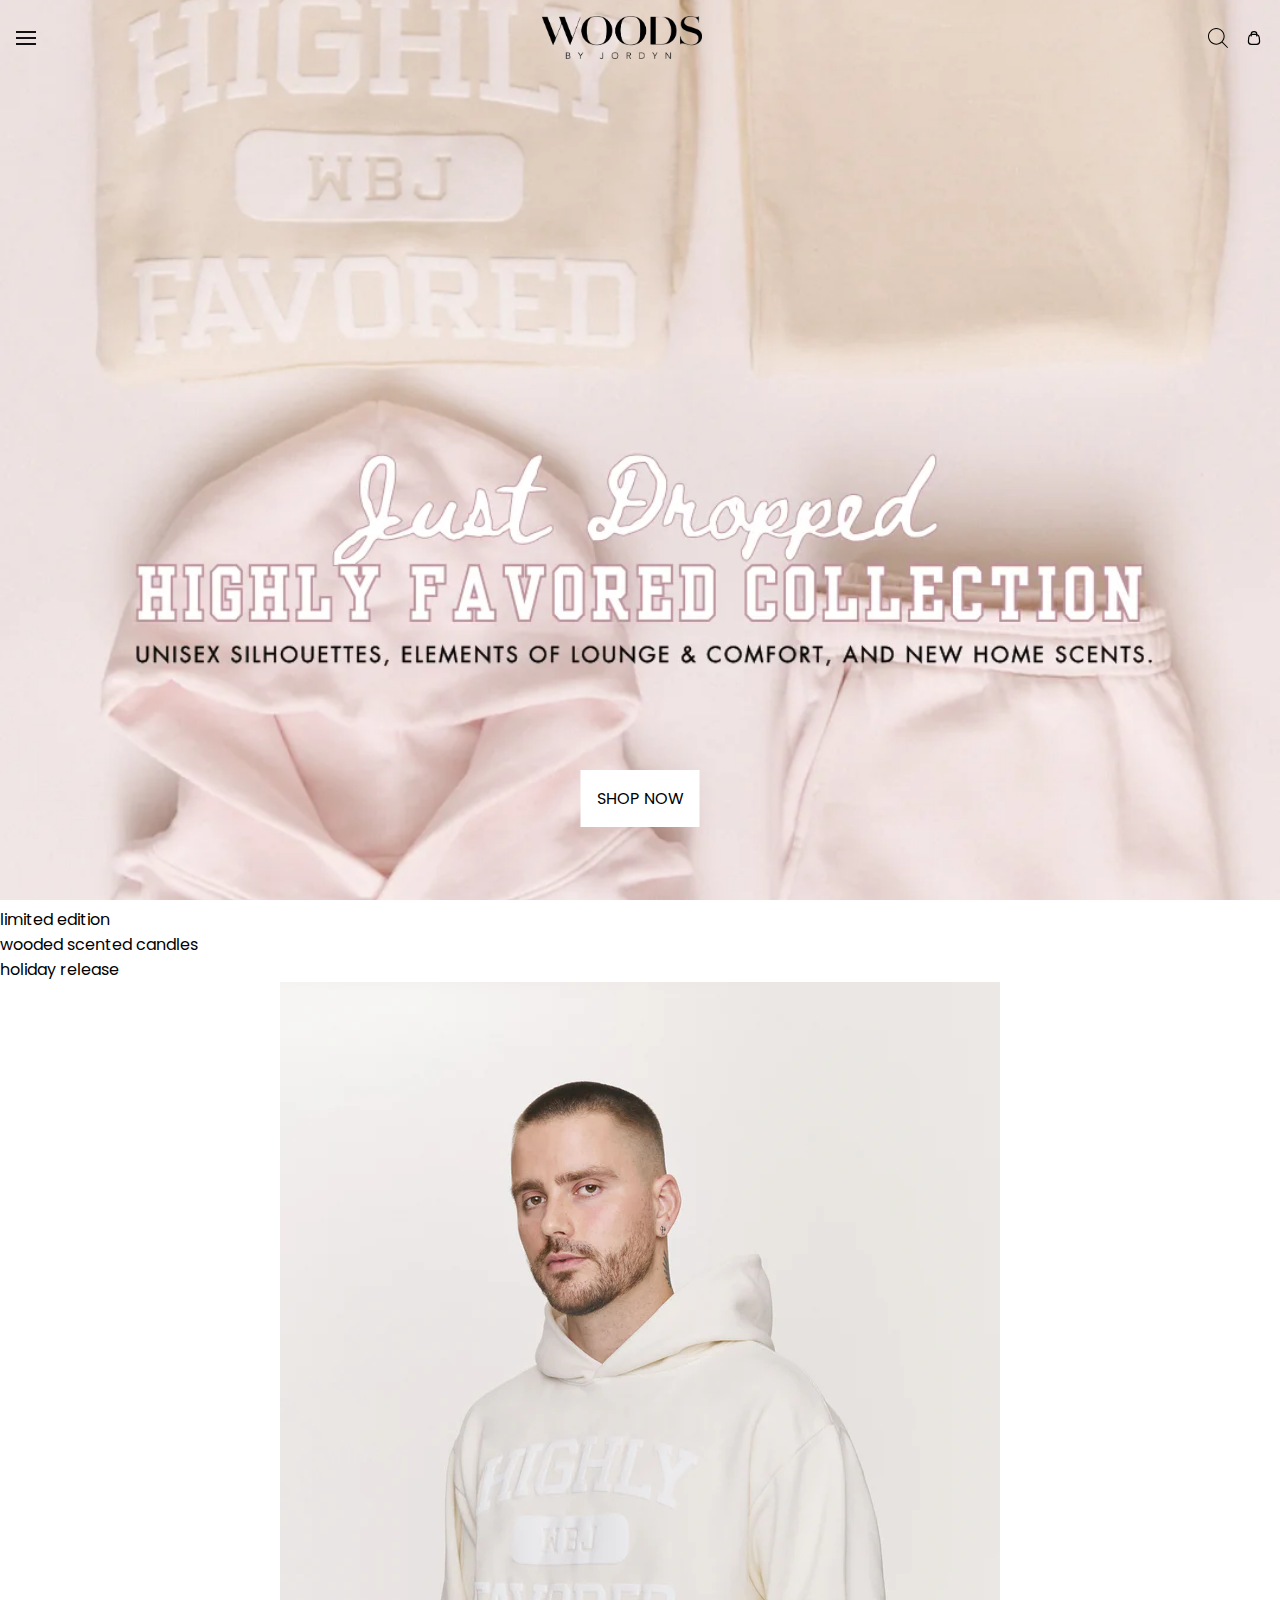
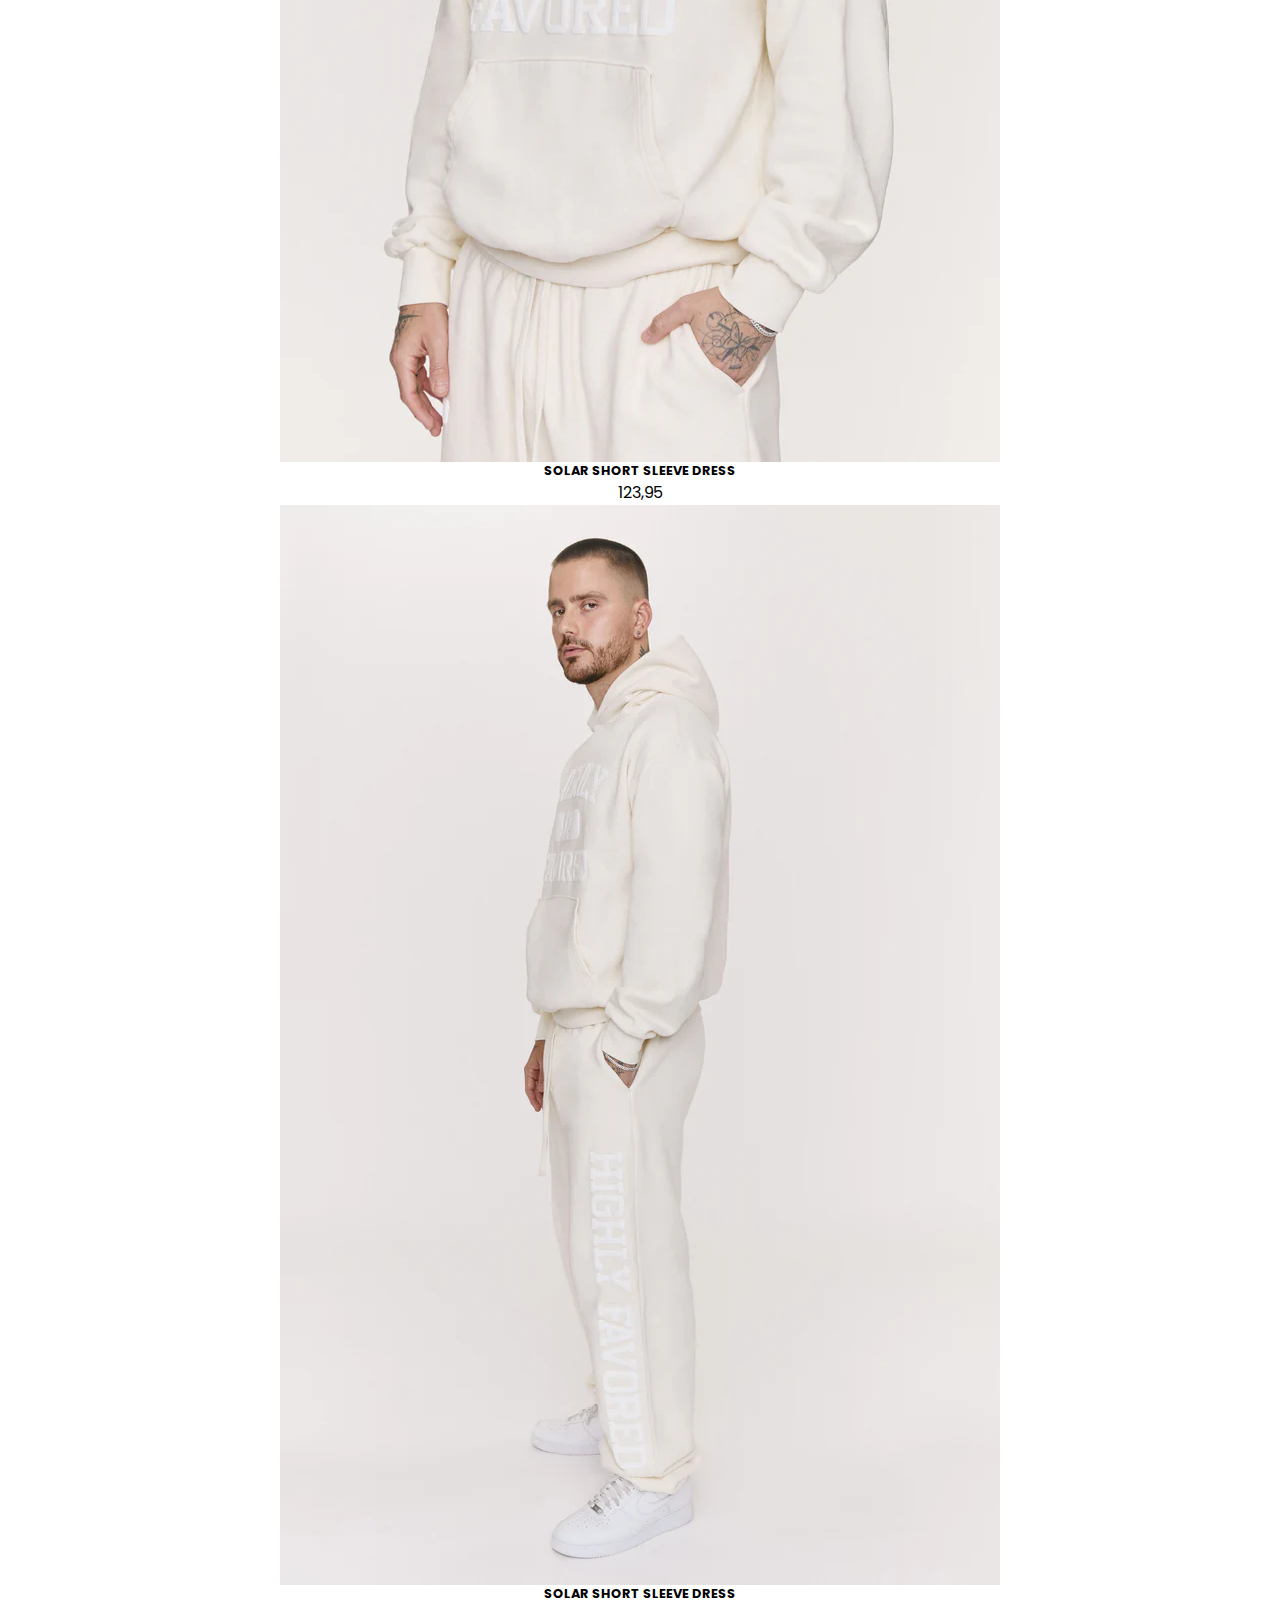
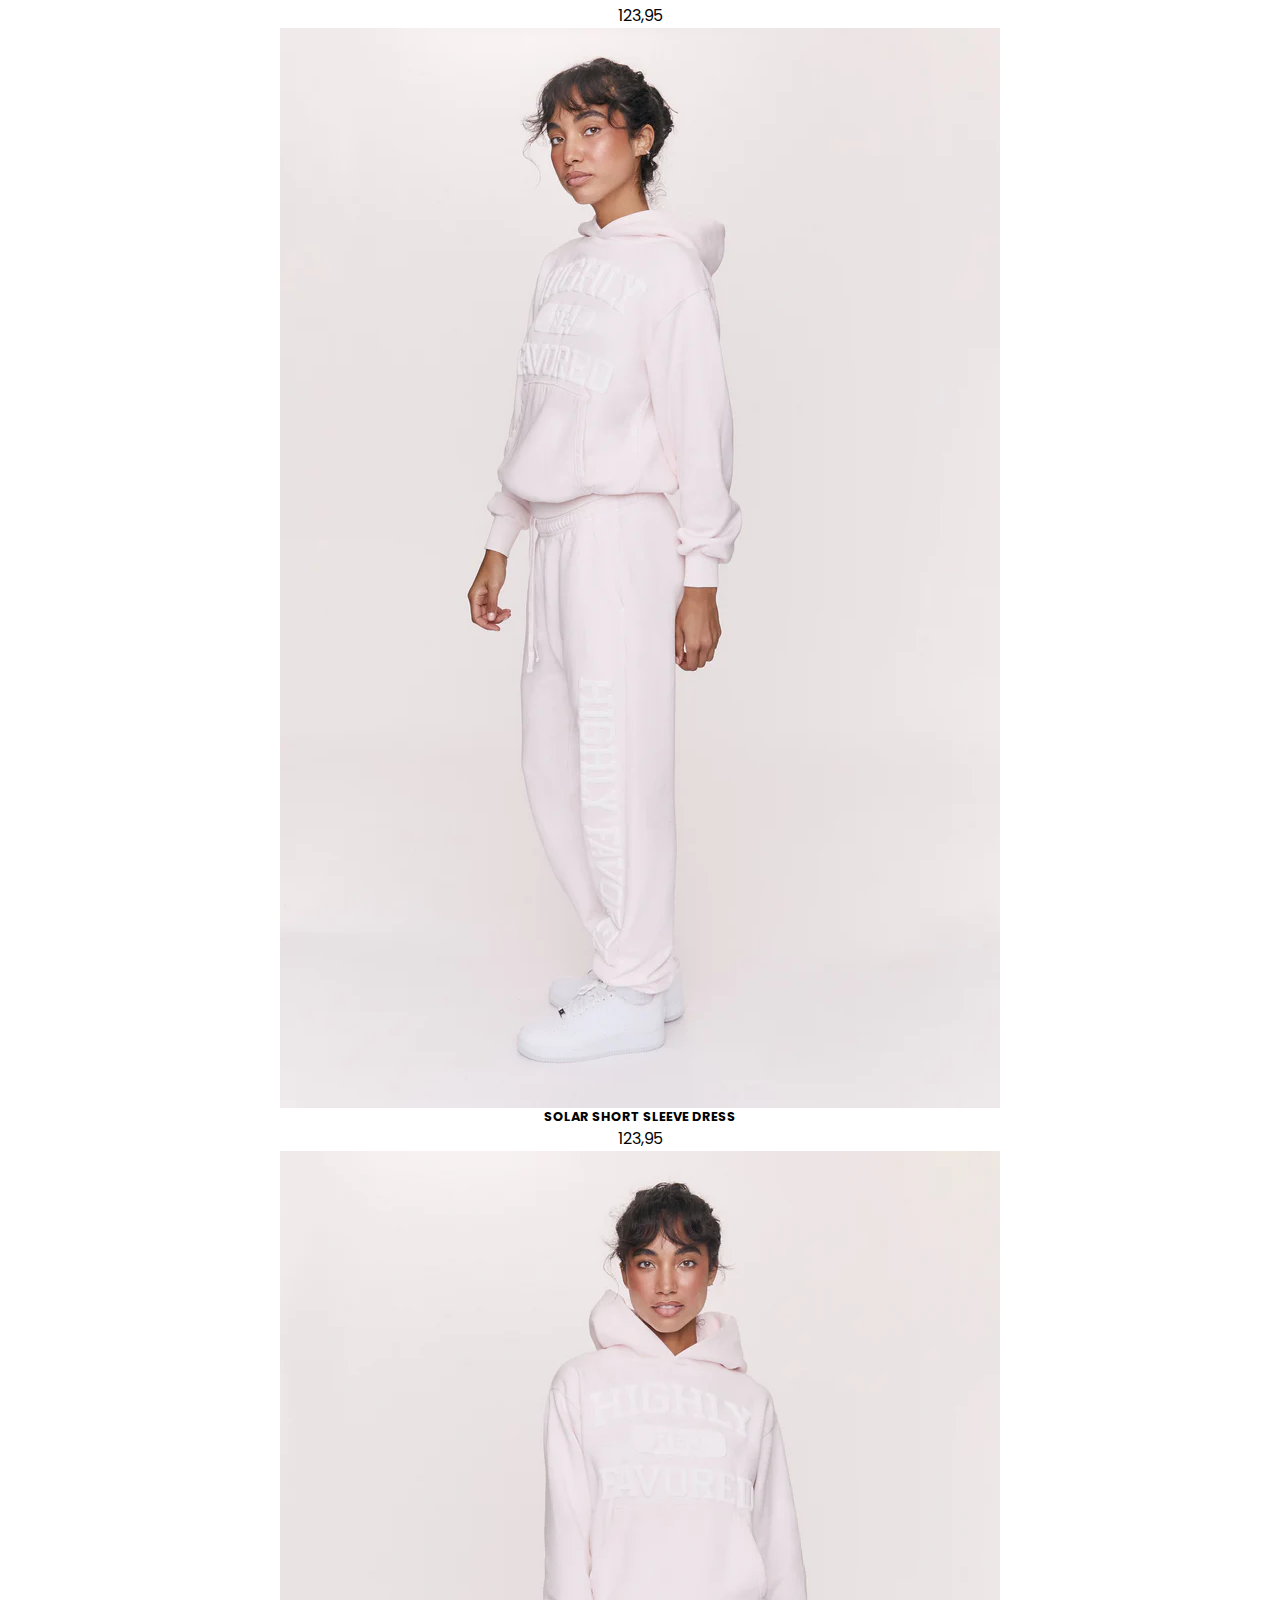
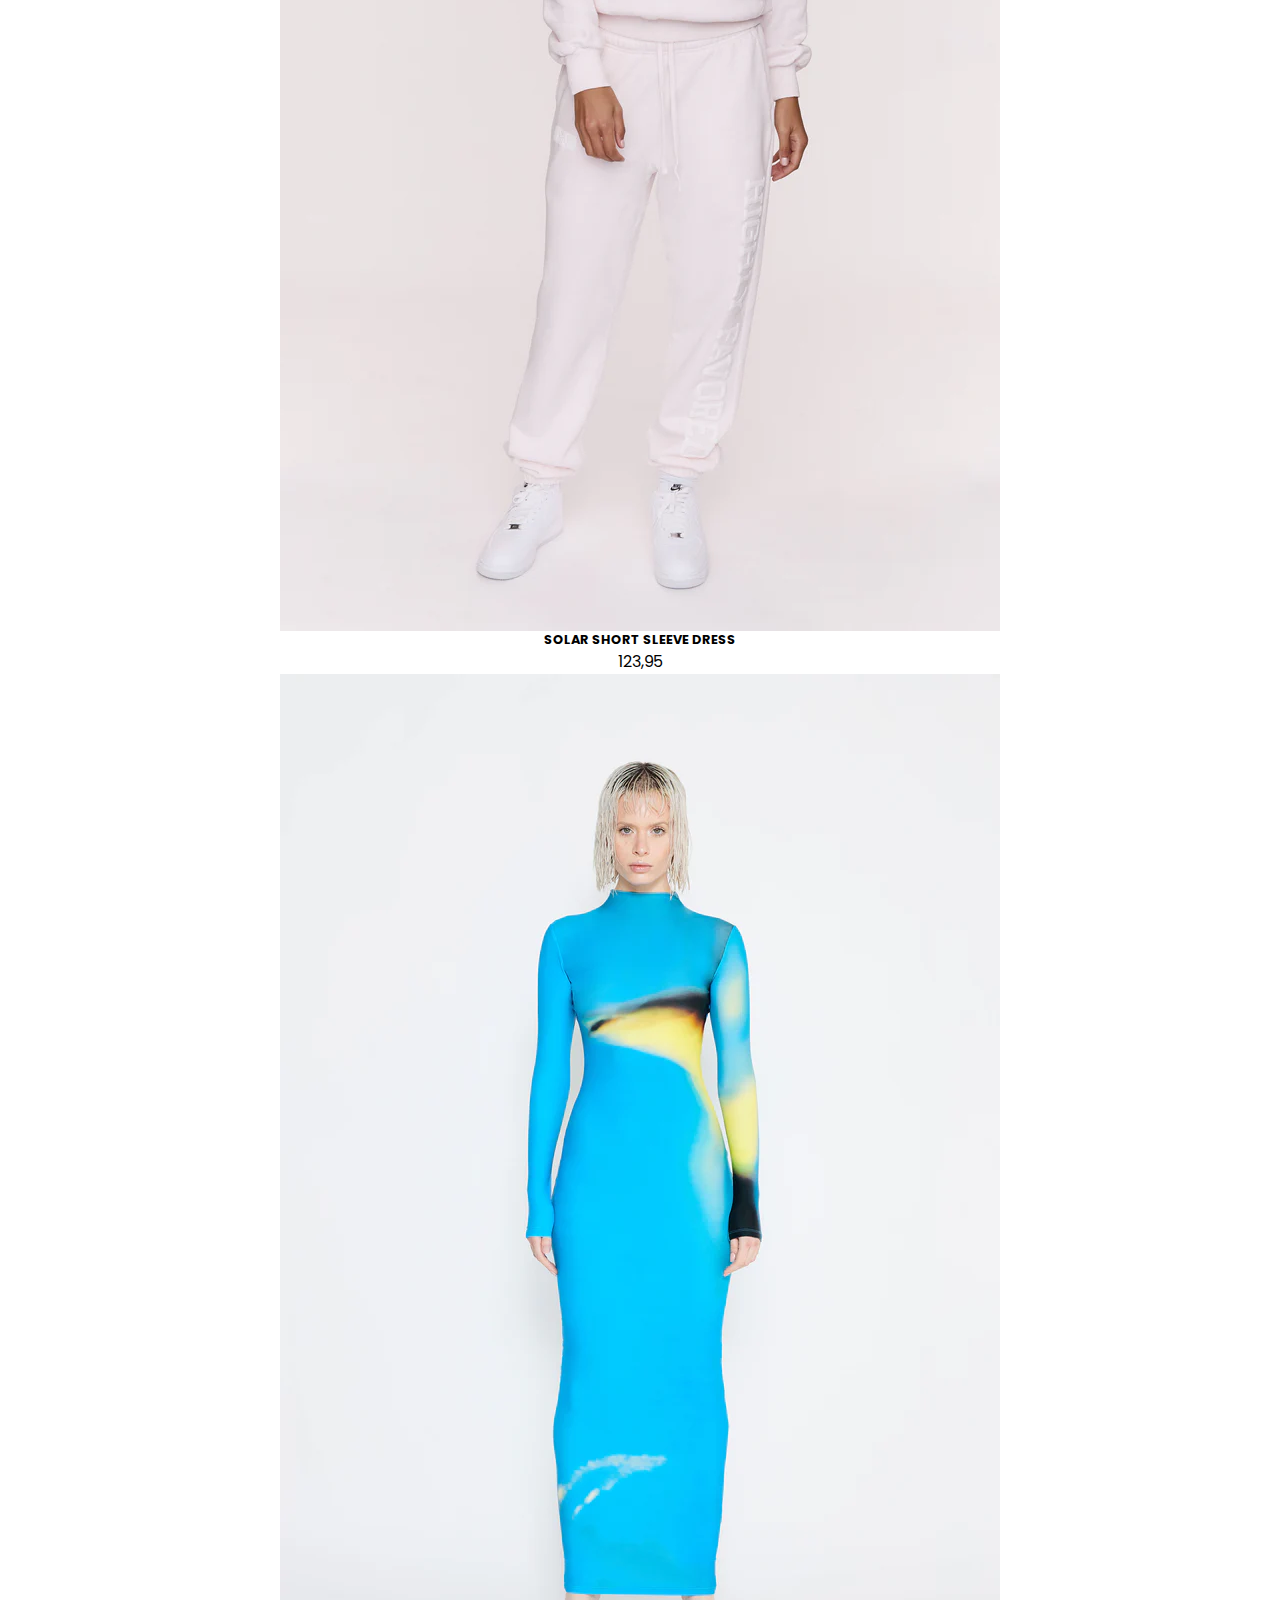
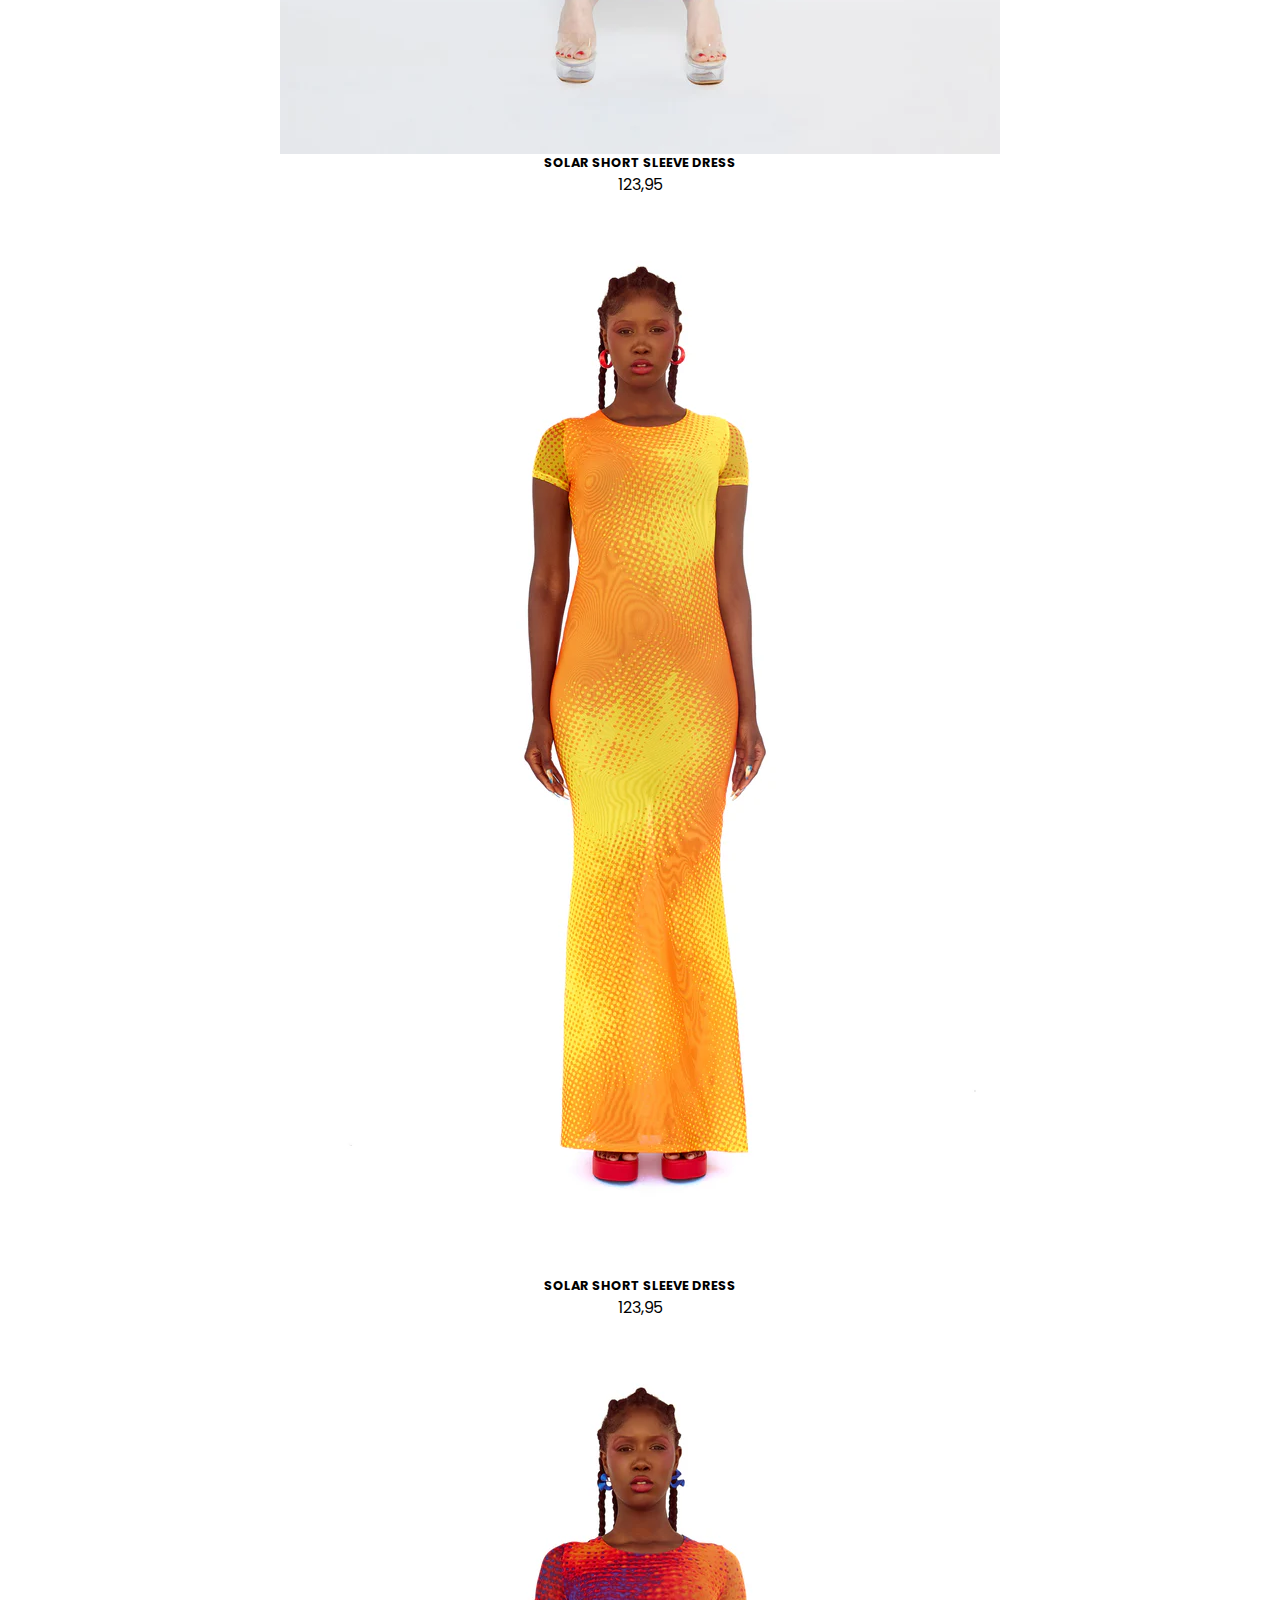
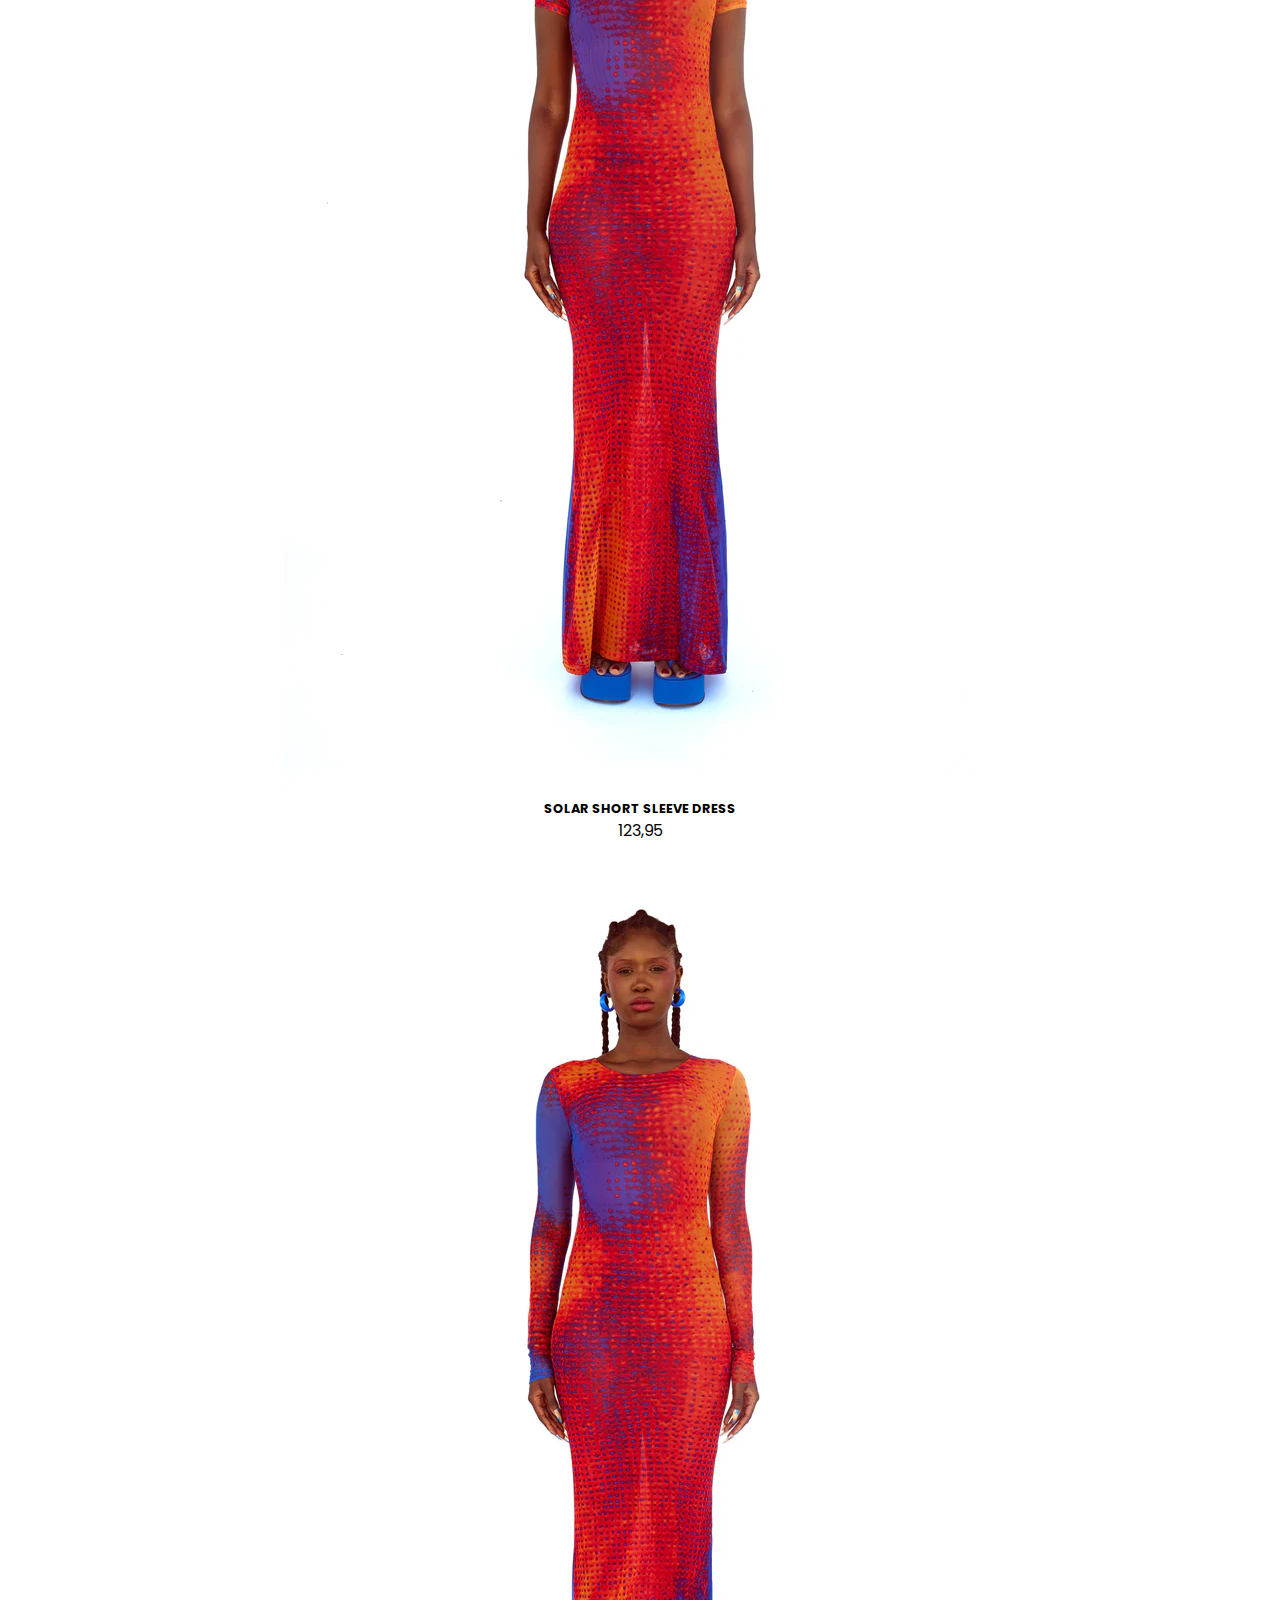
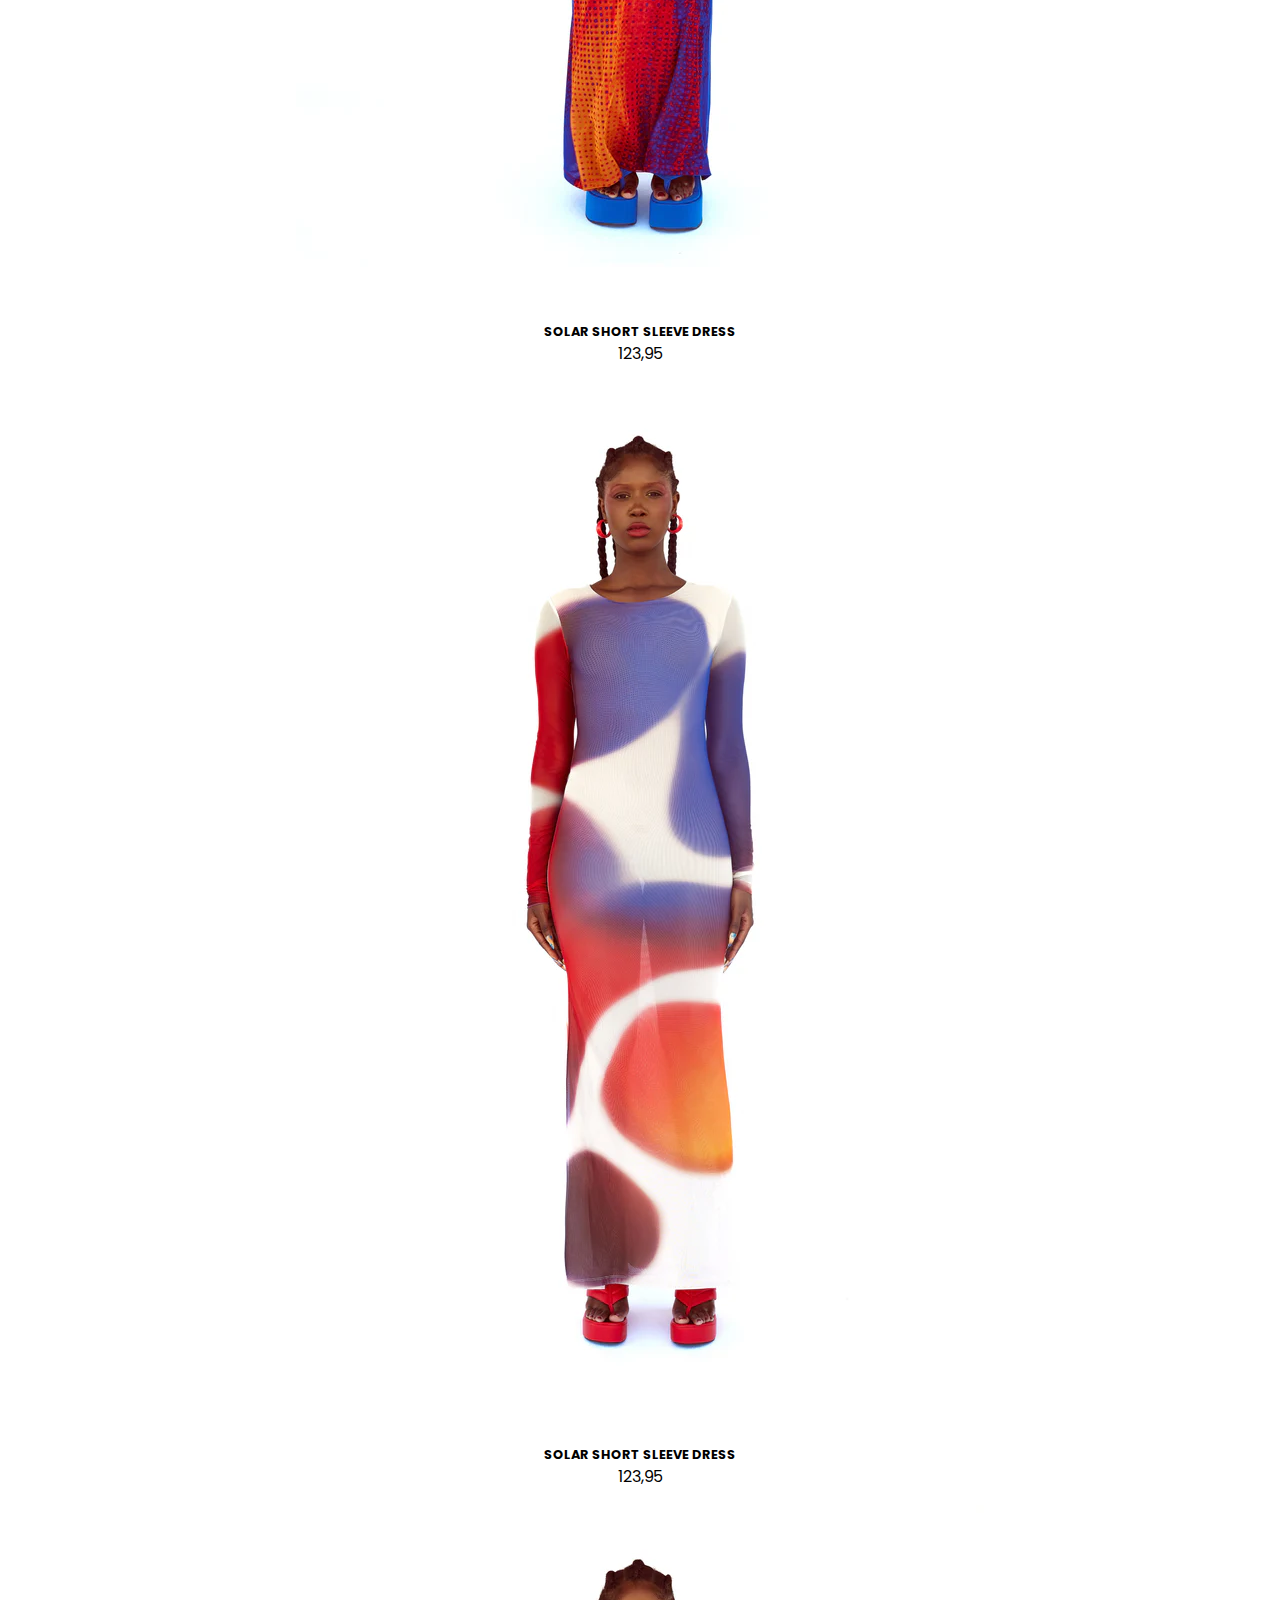
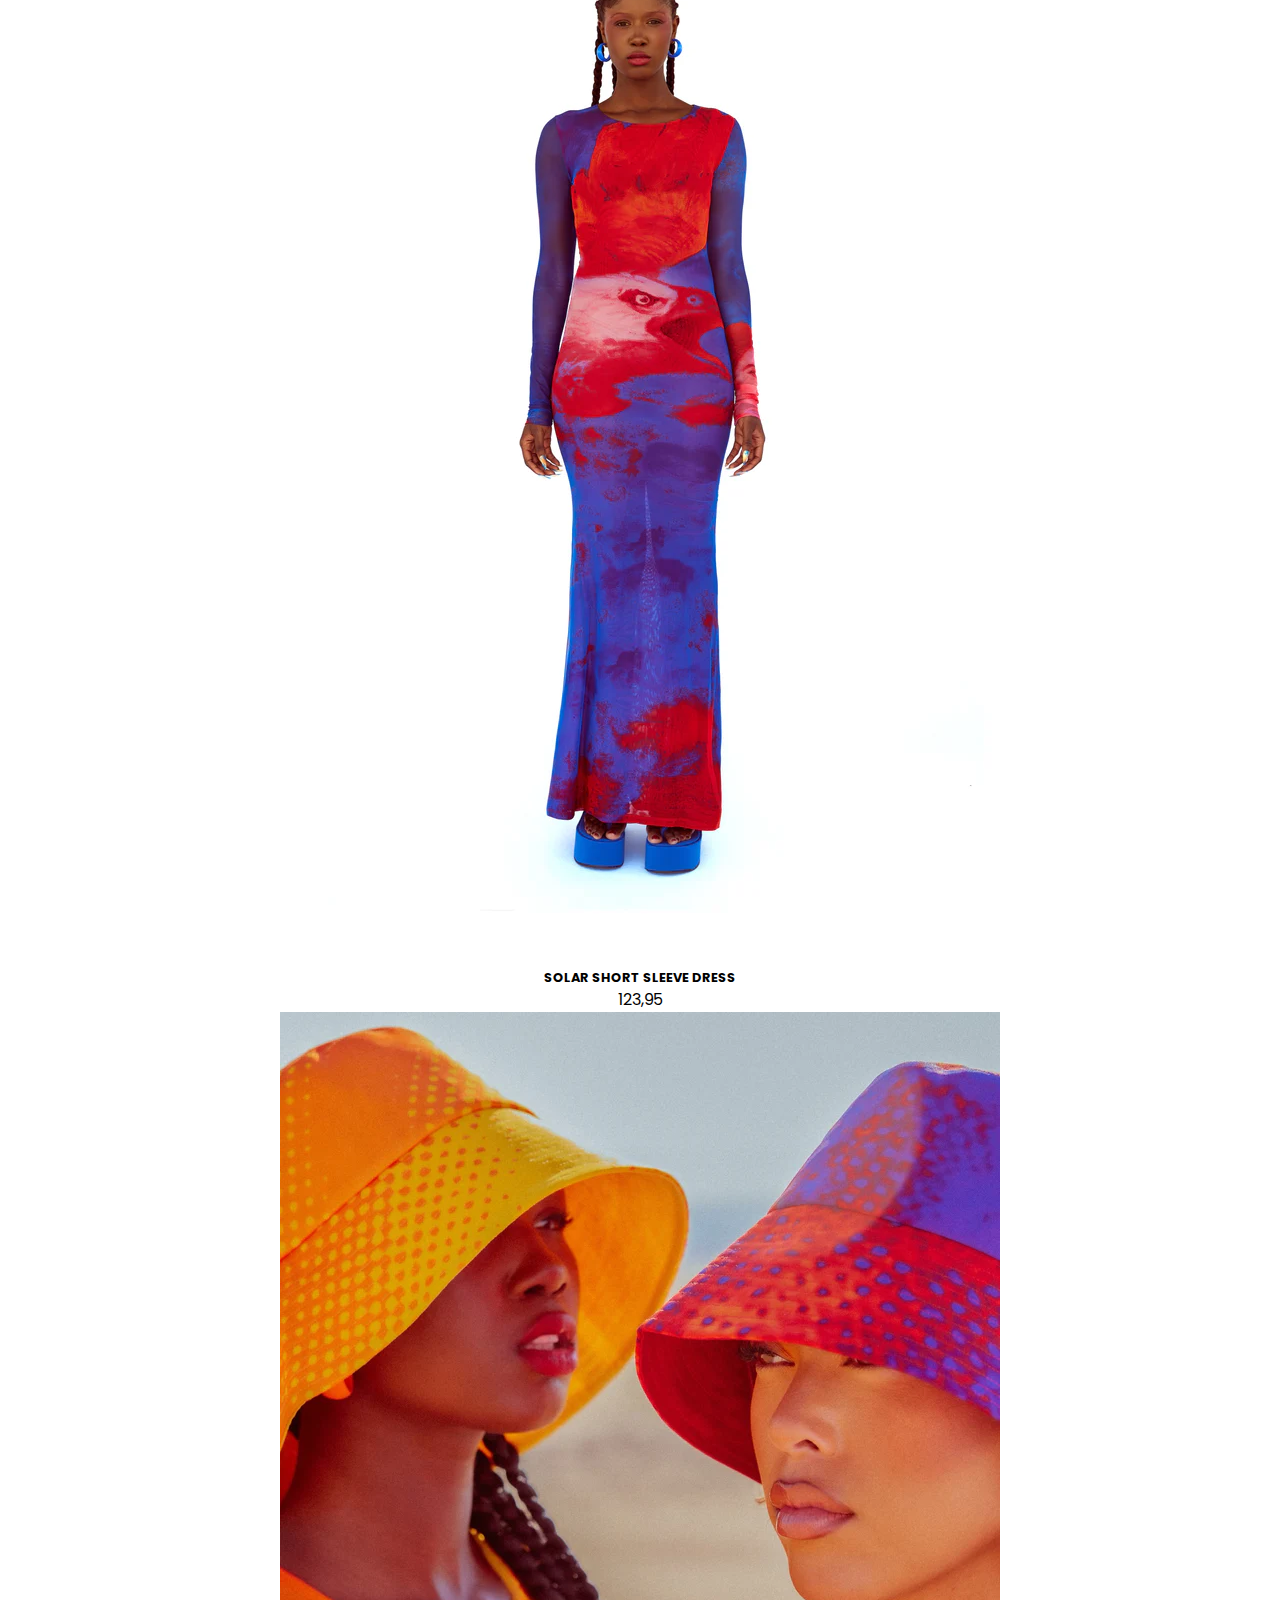
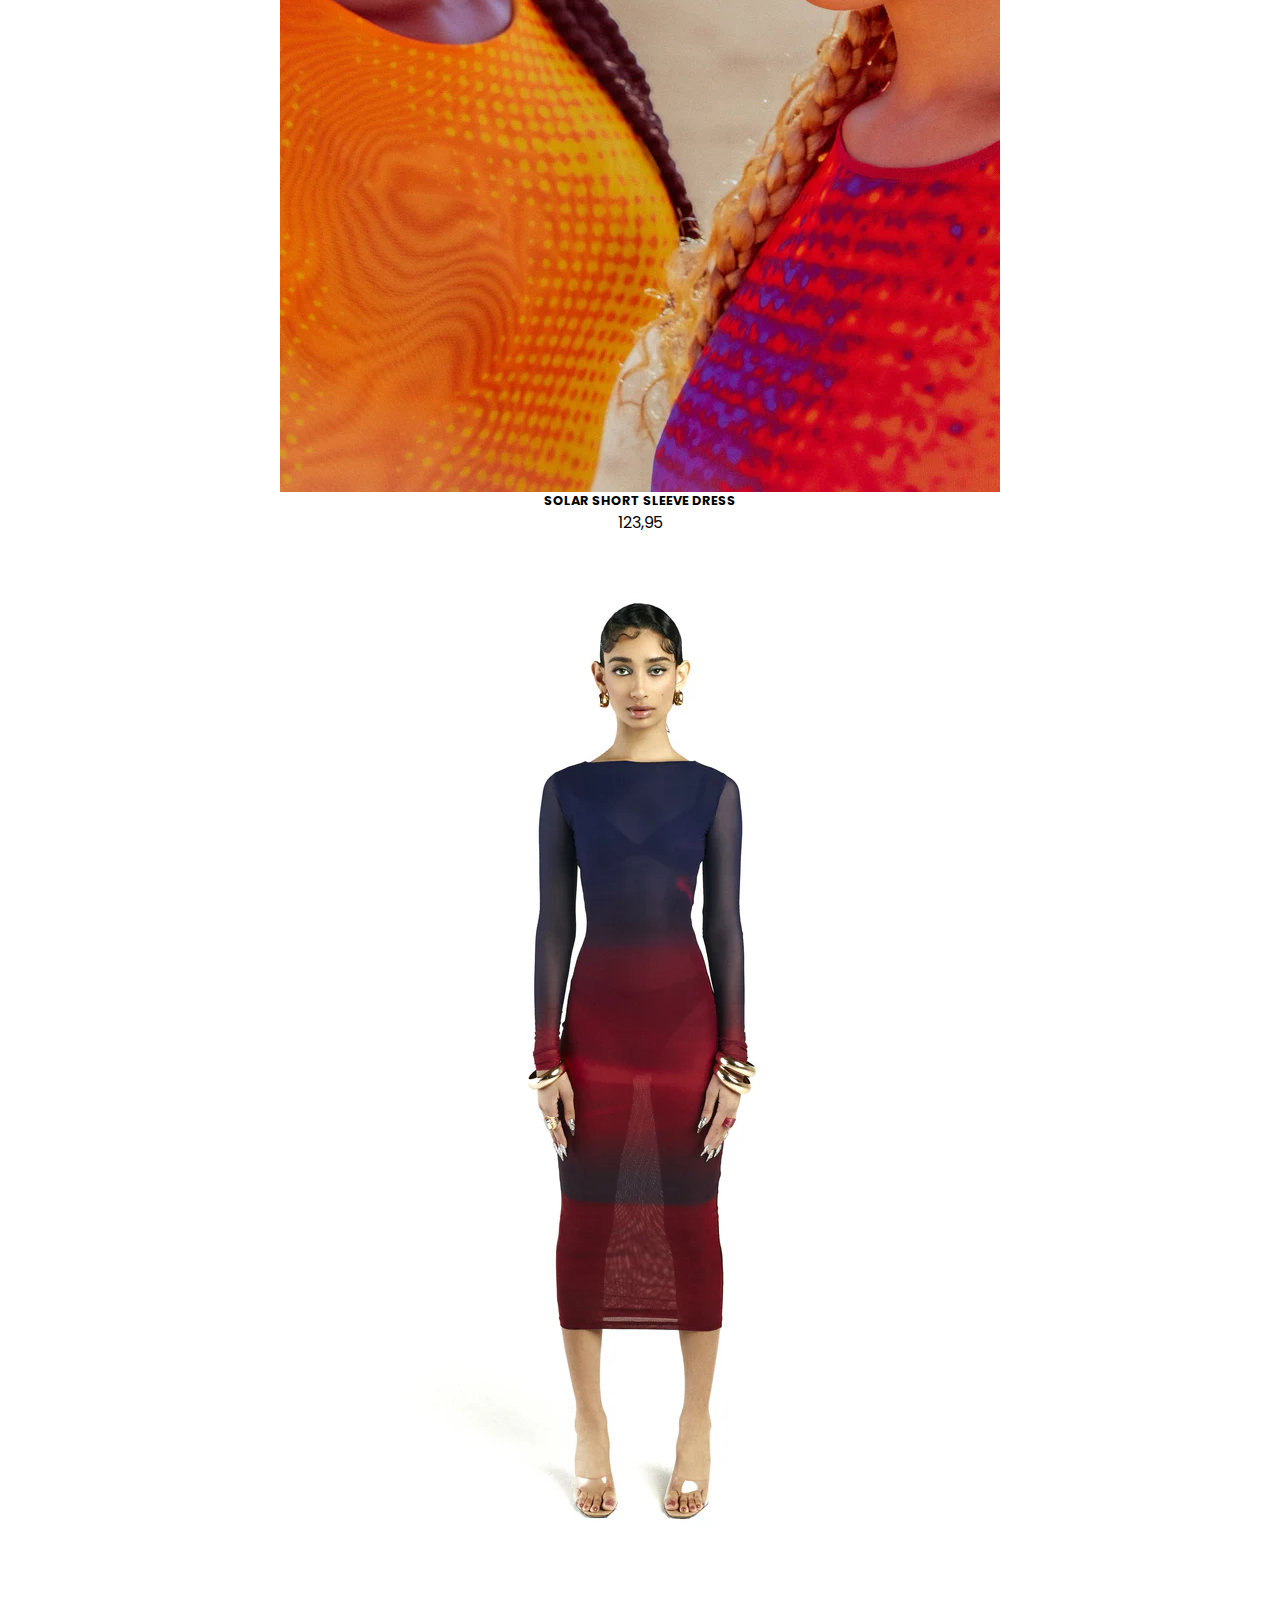
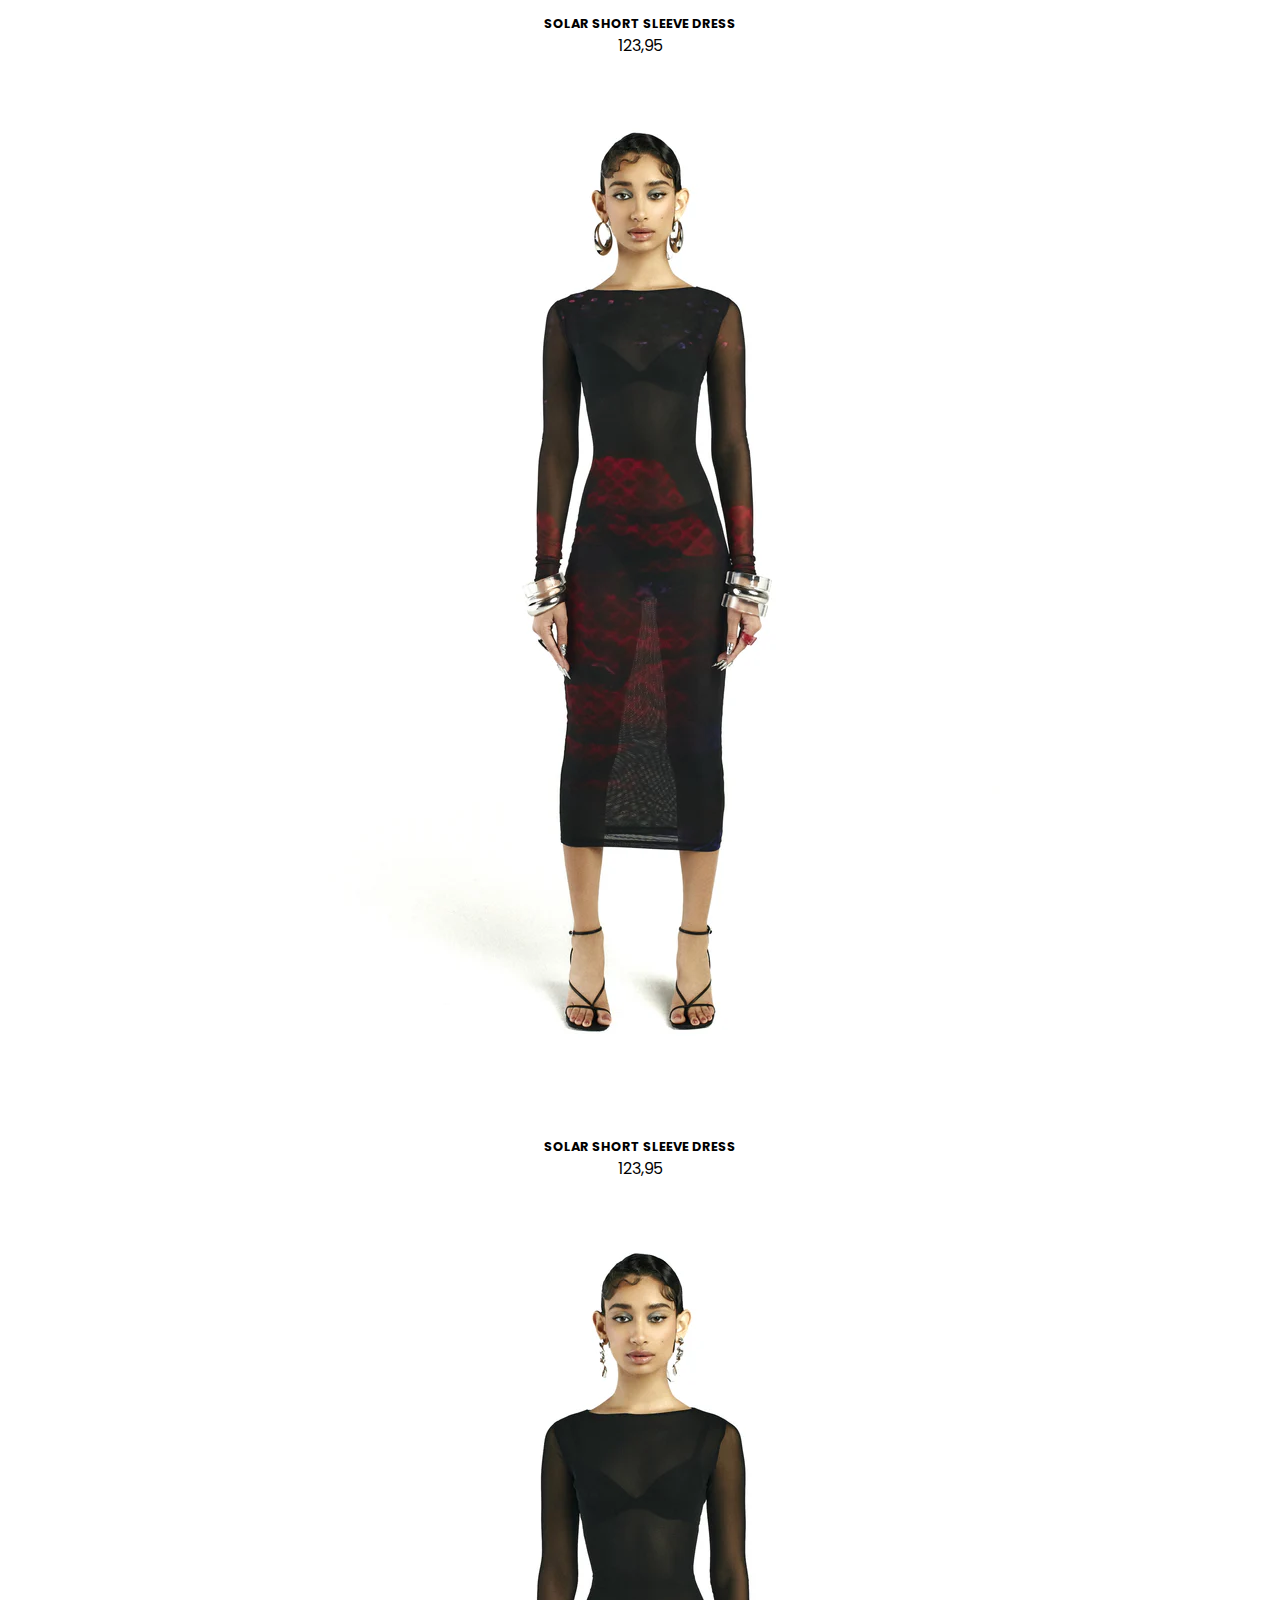
==== index.html @ 131e89b1 "Add files via upload" ====
<!DOCTYPE html>
<html lang="nl">
	
<head>
	<meta charset="UTF-8">
	<meta name="author" content="jouw naam">
	<meta name="viewport" content="width=device-width, initial-scale=1">
	
	<title>Howdy FED2425</title>
	
	<link href="styles/style.css" rel="stylesheet">

    <link rel="preconnect" href="https://fonts.googleapis.com">
    <link rel="preconnect" href="https://fonts.gstatic.com" crossorigin>
    <link href="https://fonts.googleapis.com/css2?family=Poppins:wght@200&display=swap" rel="stylesheet">

    <link rel="preconnect" href="https://fonts.googleapis.com">
    <link rel="preconnect" href="https://fonts.gstatic.com" crossorigin>
    <link href="https://fonts.googleapis.com/css2?family=Poppins:wght@100;200&display=swap" rel="stylesheet">
	<script defer src="scripts/script.js"></script>
</head>

<body>
<header>
	<h1>Jordyn Woods</h1>
	
<nav>
	<button>
		<span></span>
		<span></span>
		<span></span>
	</button>

	<a href="shop.html">
		<img src="images/woodsbyjordan_black_logo.png" alt="Logo waarop staat Woods By Jordyn">
	</a>
		
	<ul>
		<li><button><img src="./images/search-svgrepo-com.svg" alt=""></button></li>
		<li><button><img src="./images/shopping-bag-5-1-svgrepo-com.svg" alt=""></button></li>
	</ul>
</nav>
</header>

 <!-- <Slideshow, afbeeldingen, buttons, links en teksten > -->

<main>

	<ul>
		<li><a href="shop.html">SHOP</a></li>
		<li><a href="about.html">ABOUT</a></li>
		<li><a href="lookbook.html">LOOKBOOK</a></li>
	</ul> 
	
<section>
	<ul>
		<li>
			<img src="images/lounge_wear.png" alt="">
		</li>
		<li>
			<img src="images/slideshow_m_v.png" alt="">
		</li>
		<li>
			<img src="images/Rose_Oud_Witte_Kaars.jpg" alt="">
		</li>
	</ul>
	<a href="shop.html">SHOP NOW</a>

</section>

<article>
	<p>limited edition</p>
	<p>wooded scented candles</p>
	<p>holiday release</p>
</article>

<section>
	<ul>
		<li>
			<img src="images/Look1_men_lounge_wear_white.jpg" alt="testen">
			<h2>SOLAR SHORT SLEEVE DRESS</h2>
			<p>123,95</p>
		</li>


		<li>
			<img src="images/Look1_523.jpg" alt="testen">
			<h2>SOLAR SHORT SLEEVE DRESS</h2>
			<p>123,95</p>
		</li>

		<li>
			<img src="images/Look4_1059.jpg" alt="testen">
			<h2>SOLAR SHORT SLEEVE DRESS</h2>
			<p>123,95</p>
		</li>

		<li>
			<img src="images/Look4_1008.jpg" alt="testen">
			<h2>SOLAR SHORT SLEEVE DRESS</h2>
			<p>123,95</p>
		</li>
				
		<li>
			<img src="images/Front-_1.jpg" alt="testen">
			<h2>SOLAR SHORT SLEEVE DRESS</h2>
			<p>123,95</p>
		</li>

		<li>
			<img src="images/LOOK-04_1161-alt.jpg" alt="testen">
			<h2>SOLAR SHORT SLEEVE DRESS</h2>
			<p>123,95</p>
		</li>

		<li>
			<img src="images/LOOK-03_1141-alt.jpg" alt="testen">
			<h2>SOLAR SHORT SLEEVE DRESS</h2>
			<p>123,95</p>
		</li>

		<li>
			<img src="images/LOOK-10_1254-alt.jpg" alt="testen">
			<h2>SOLAR SHORT SLEEVE DRESS</h2>
			<p>123,95</p>
		</li>

		<li>
			<img src="images/LOOK-06_1203-alt.jpg" alt="testen">
			<h2>SOLAR SHORT SLEEVE DRESS</h2>
			<p>123,95</p>
		</li>

		<li>
			<img src="images/LOOK-09_1304-alt.jpg" alt="testen">
			<h2>SOLAR SHORT SLEEVE DRESS</h2>
			<p>123,95</p>
		</li>

		<li>
			<img src="images/hat.jpg" alt="testen">
			<h2>SOLAR SHORT SLEEVE DRESS</h2>
			<p>123,95</p>
		</li>

		<li>
			<img src="images/Ecomm3_SHOT_3_122_675428f4-227a-40d5-8756-67b0aa56c06d.jpg" alt="testen">
			<h2>SOLAR SHORT SLEEVE DRESS</h2>
			<p>123,95</p>
		</li>

		<li>
			<img src="images/Ecomm5_SHOT_5_014_6a8a9582-e8ea-481a-8196-e77130b839b6.jpg" alt="testen">
			<h2>SOLAR SHORT SLEEVE DRESS</h2>
			<p>123,95</p>
		</li>

		<li>
			<img src="images/Ecomm1_SHOT_1_001.jpg" alt="testen">
			<h2>SOLAR SHORT SLEEVE DRESS</h2>
			<p>123,95</p>
		</li>
	</ul>
</section>

<section>
	<video src="video/33629638cb254ad894b91591bad29608.mp4" alt="promotie video" autoplay muted loop></video>
	<img src="images/woodsbyjordan_black_logo.png" alt="Woods By Jordyn">
	<p>Woods was made to empower and built to make you feel like a masterpiece in the skin that you’re in. Every collection is designed for every body, and curated to perfection. We exist with one mission: to elevate, express, and exude confidence and individuality by providing attainable luxury garments. Through positive empowerment and body celebration, we stand as an inspiring and artistic community striving to look snatched, feel good, and embody that DFE ...Divine Feminine Energy.</p>
</section>
</main>

 <!-- < Heading en links > -->

<footer>
	<section>
		<h3>join</h3>
		<p>Be the first to know about new collections and exclusive offers.</p>
		<input placeholder="E-mail" type="email" name="email" id="email-id">
	</section>

	<section>
		<h3>Our story</h3>
		<ul>
			<li><a href="#">About</a></li>
			<li><a href="#">Story</a></li>
			<li><a href="#">Contact</a></li>
			<li><a href="#">Size chart</a></li>
		</ul>
	</section>
	
	<section>
		<h3>Support</h3>
		<ul>
			<li><a href="#">Shipping</a></li>
			<li><a href="#">Privacy policy</a></li>
			<li><a href="#">Retrun policy</a></li>
			<li><a href="#">Terms of service</a></li>
			<li><a href="#">Accessibility</a></li>
			<li><a href="#">Do not sell information</a></li>
		</ul>
	</section>

	<section>
		<h3>Our mission</h3>
		<p>Our mission is to create an environment that encourages Individuality, Self Confidence, Inclusivity, with an unapologetic behavior</p>
	</section>
</footer>
</body>
</html>
---- styles/style.css ----
*, *::after, *::before {
  box-sizing:border-box;  
  margin: 0;
  padding: 0;
}

body {
    font-family: 'Poppins', sans-serif;
	box-sizing: border-box;
}

:root {
	--color-text:#111;
	--color-background:#111;
}

/* HEADER */
header { 
	display: flex;
	justify-content: space-between;
	align-items: center;
	position: relative;
	z-index: 1;
	transition: .2s;
	padding: 1rem;
	width: 100%;
	position: absolute;
}


header.active {
	background-color: whitesmoke;
}


/* verbergt h1 */
header > h1 {
	position: absolute;
	opacity: 0;
	user-select: none;
	pointer-events: none;
}

header nav {
	display: flex;
	align-items: center;
	width: 100%;
}

header nav ul {
	display: flex;
	gap: 1em;
}

header nav a {
	display: block;
	margin: 0 auto;
}

header a img { 
    width: 10em;
	height: auto;
	display: block;
	justify-content: center;
}

header nav button span {
	display: block;
	background-color: #111;
	height: 2px;
	width: 100%;

}

header nav button {
	display: flex;
	flex-direction: column;
	position: relative;
	justify-content: center;
	align-items: center;
	gap: .3em;
	aspect-ratio: 1;
	width: 1.5em;
}

header nav ul li button img {
	width: 100%;
}

/* MAIN */
main {
	overflow: hidden;
}

li {
	list-style-type: none;
}

button {
	background-color: transparent;
	border: none;
 }

 main li h2 {
	font-size: 0.8em;
	/* text-align: center; */
 }

/* SECTIE 1 */
main section:nth-of-type(1) {
	position: relative;
	width: 100%;
}

main section:nth-of-type(1) ul {
    display: flex;
	overflow-x: scroll;
	overflow-y: hidden;
	position: relative;
	width: 100%;
}

main section:nth-of-type(1) > a {
	position: absolute;
	bottom: 80px;  
	left: 50%;    
	transform: translateX(-50%); 
	text-decoration: none;
	background-color: white;
	color: black;
	padding: 1rem;
	font-size: 1em; 
}

/* HERO IMAGES */ 
section:nth-of-type(1) ul li img {
	width: 100vw;
	object-fit: cover;
	height: 100vh;
}

/* SECTIE 2 */
main section:nth-of-type(2) ul li {
display: flex;
flex-direction: column;
align-items: center;
text-align: center;
justify-content: center;
}




/* SECTIE 3 */
section:nth-of-type(3){
	display: flex;
	flex-direction: column;
	justify-content: center;
	align-items: center;

}

section:nth-of-type(3) p {
	text-align: center;
	width: 100%;
	padding: 2rem;
	line-height: 2rem;
	font-size: .9rem;
}

section:nth-of-type(3) img {
	width: 65%;
	margin: 2rem 0 1rem 0;
}

/* MENU NAVIGATIE*/
nav ul {
    list-style: none;
    display: flex;
    justify-content: flex-start;
} 

nav ul li a {
    text-decoration: none;
    font-weight: bold;
    letter-spacing: 1px;
    padding: 8px 16px;
    display: block;
    transition: 0.3s;
    color:var(--color-text);
}

nav ul li a:hover {
    text-decoration: underline;
    text-decoration-thickness: -2px;
}

/*a img {
	display: block;
	justify-content: center;
}

 header a {
	display: block;
 }*/

 /* HAMBURGER MENU */
form button {
	color: red;
	text-align: left;
}

main > ul:nth-of-type(1) {
	position: absolute;
	top: 4rem;
	padding: 1rem;
	height: 100%;
	width: 100%;
	background-color: whitesmoke;
	z-index: 1;
	translate: -101% 0px;
	transition: .2s;
}

.open{
	translate: 0 0 !important;
	}

/* FOOTER */
	footer {
		background-color: white;
		color: #111;
		display: flex;
		flex-direction: column;
		justify-content: center;
		text-align: left;
	}

	footer h3 {
		text-transform: uppercase;
	}
	
	footer a {
		text-decoration: none;
		color: black;
	}
	
	
	footer ul {
		display: flex;
		flex-direction: column;
		gap: 1.5rem;
	}
	
	footer section {
		padding: 2rem;
	}
	
	footer ul li {
		text-transform: uppercase;
	}
	
	footer section:nth-of-type(1){
		background-color: black;
		color: white;
		display: flex;
		height: 16rem;
		flex-direction: column;
		justify-content: center;
		align-items: center;
	}
	
	footer section:nth-of-type(1) p {
		text-align: center;
		width: 70%;
	}
	
	footer section:nth-of-type(1) input {
		background-color: black;
		border: solid white 1px;
		margin: 1rem 0;
		padding: 1rem;
		text-transform: uppercase;
		width: 100%;
		font-weight: 300;
	}
	
	footer section:nth-of-type(1) input::placeholder {
		color: white;
	}
	
	footer ul li:nth-of-type(1){
		margin-top: 2rem;
	}
	
	
	footer section:nth-of-type(3) {
		align-items: flex-start;
	}


	/* FOTO INVULLEN */
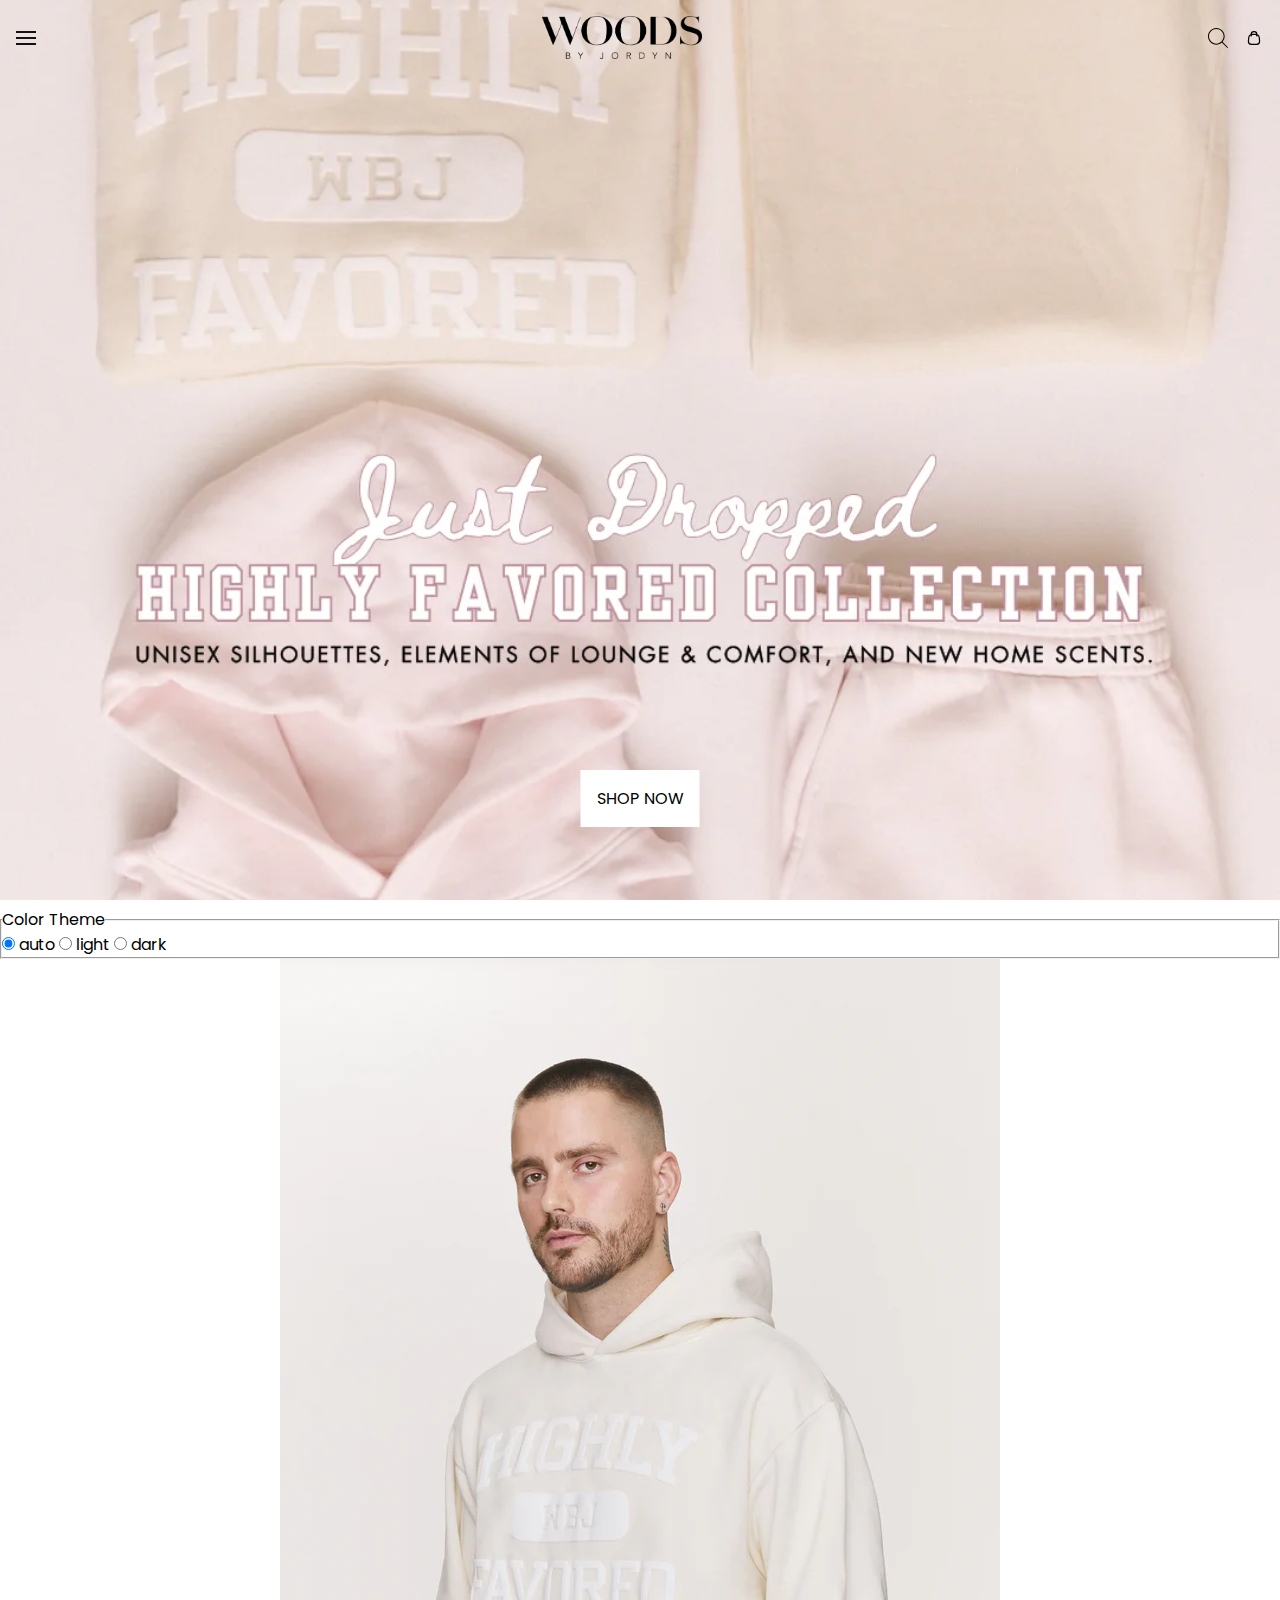
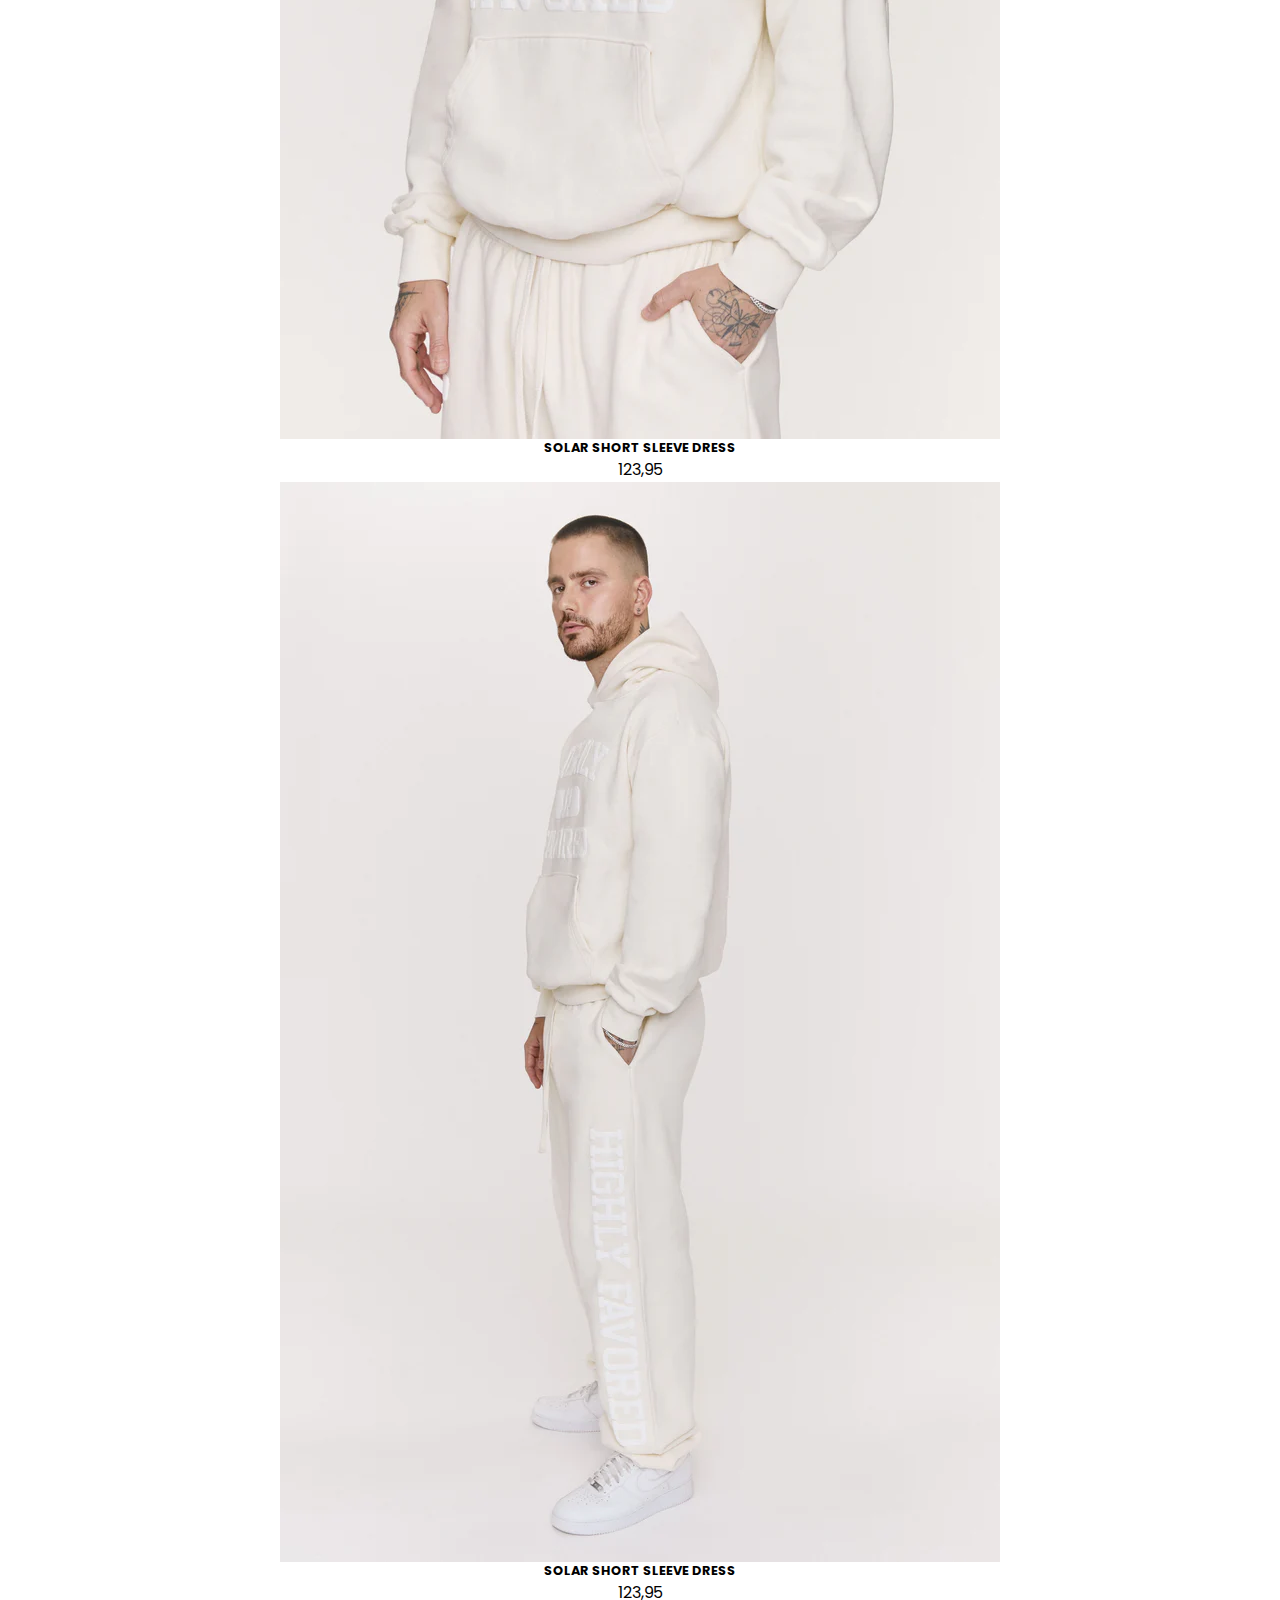
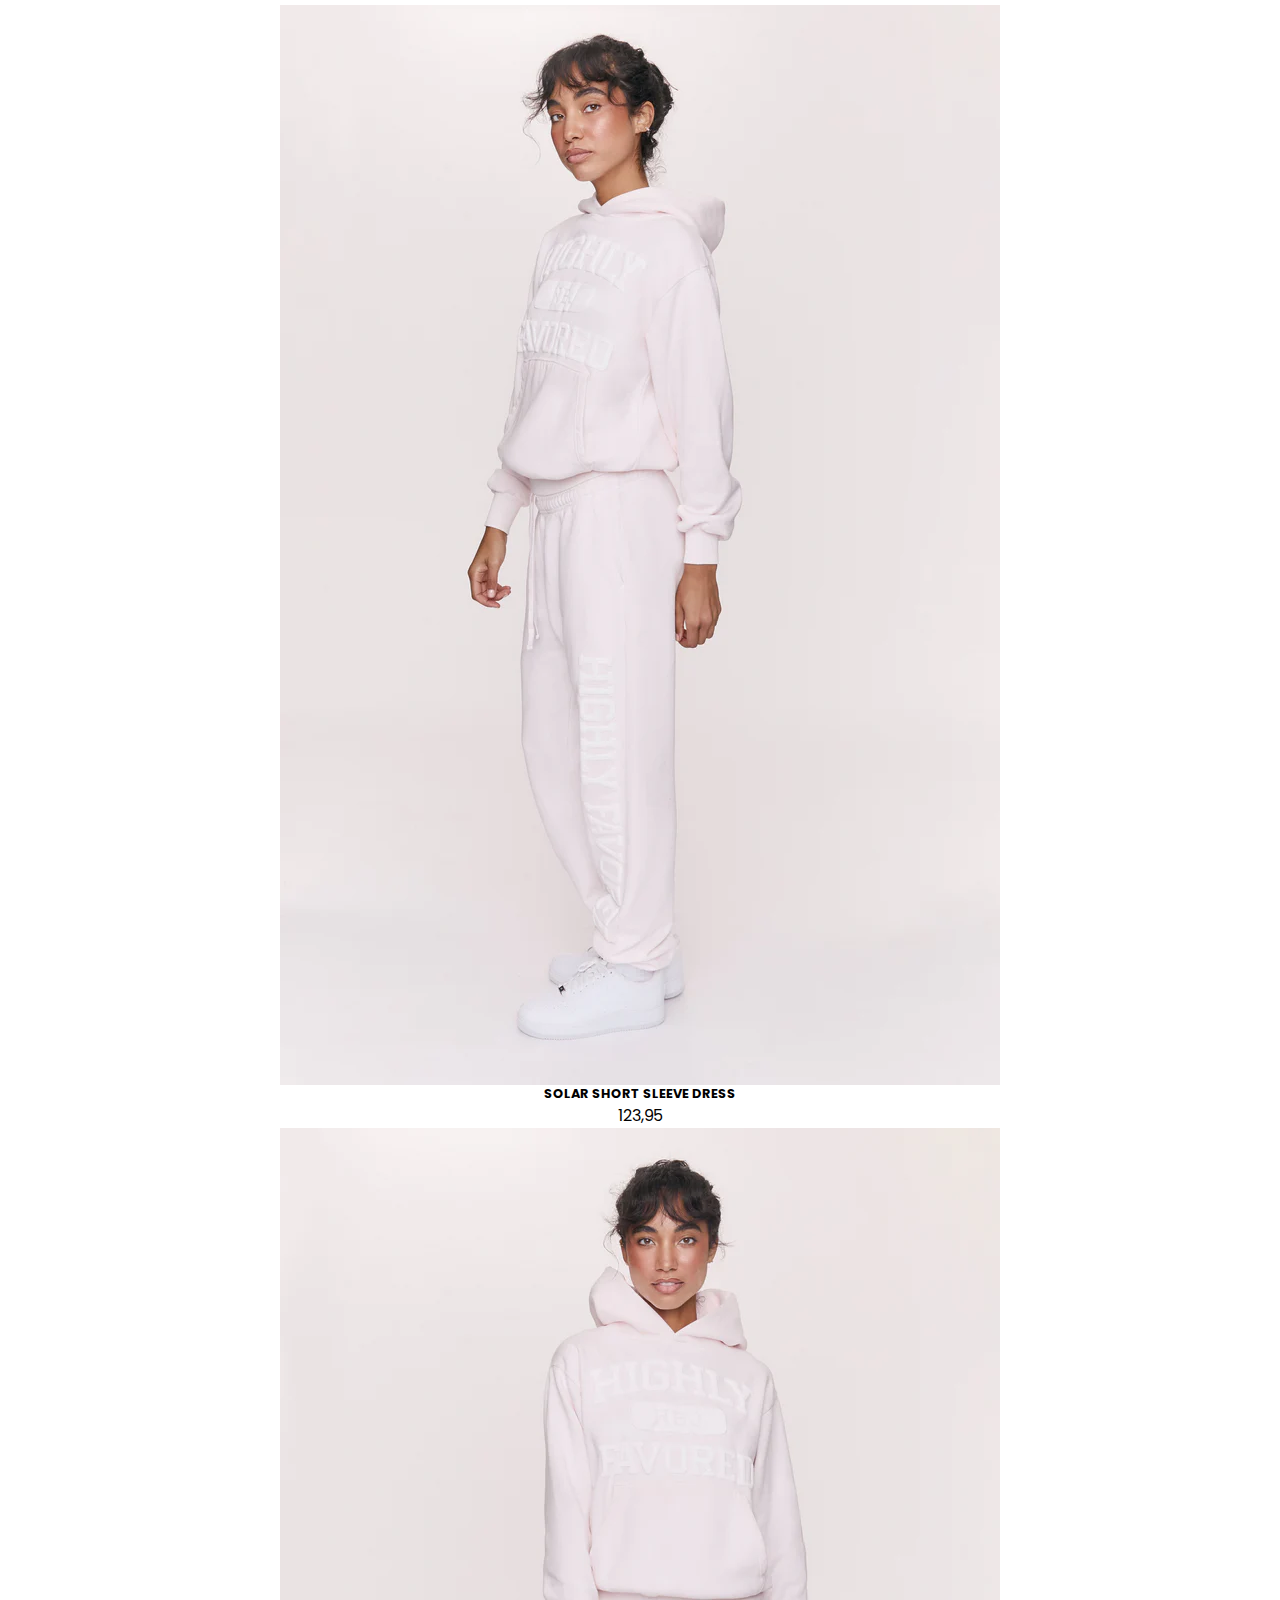
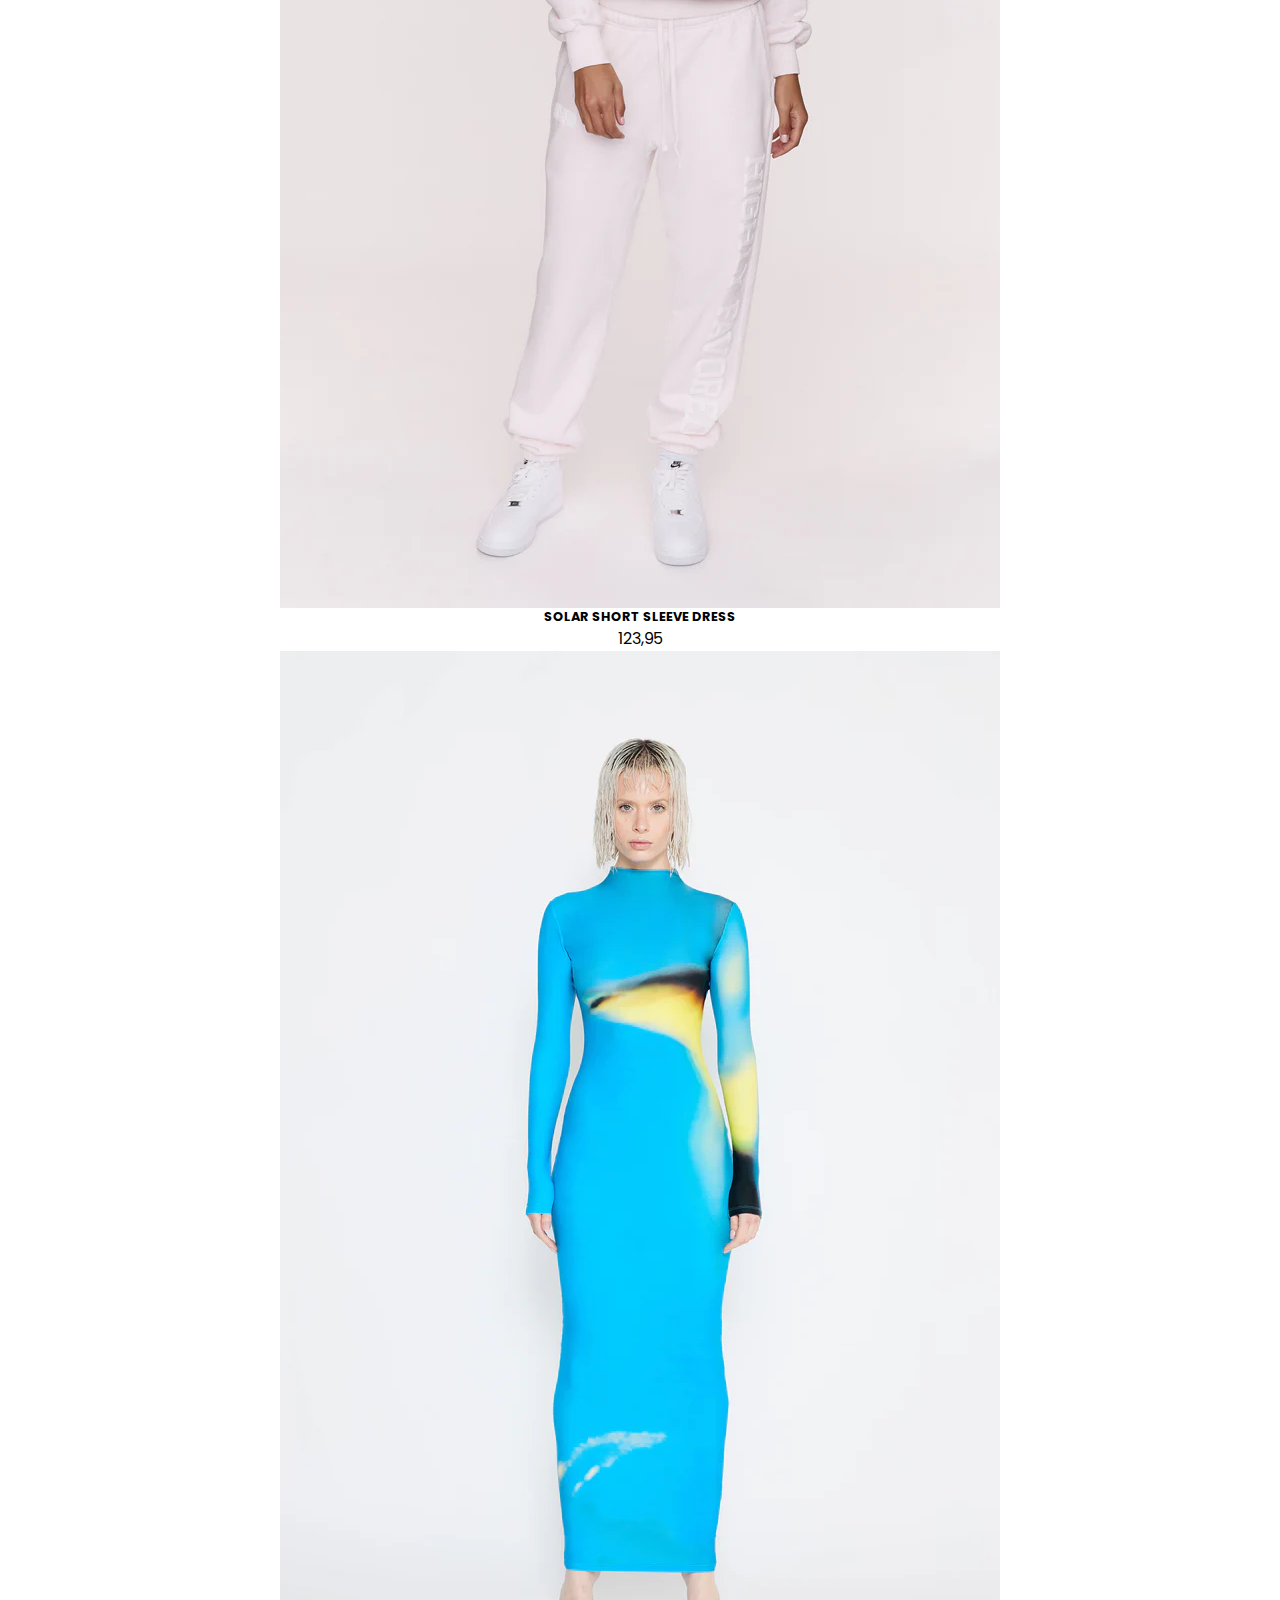
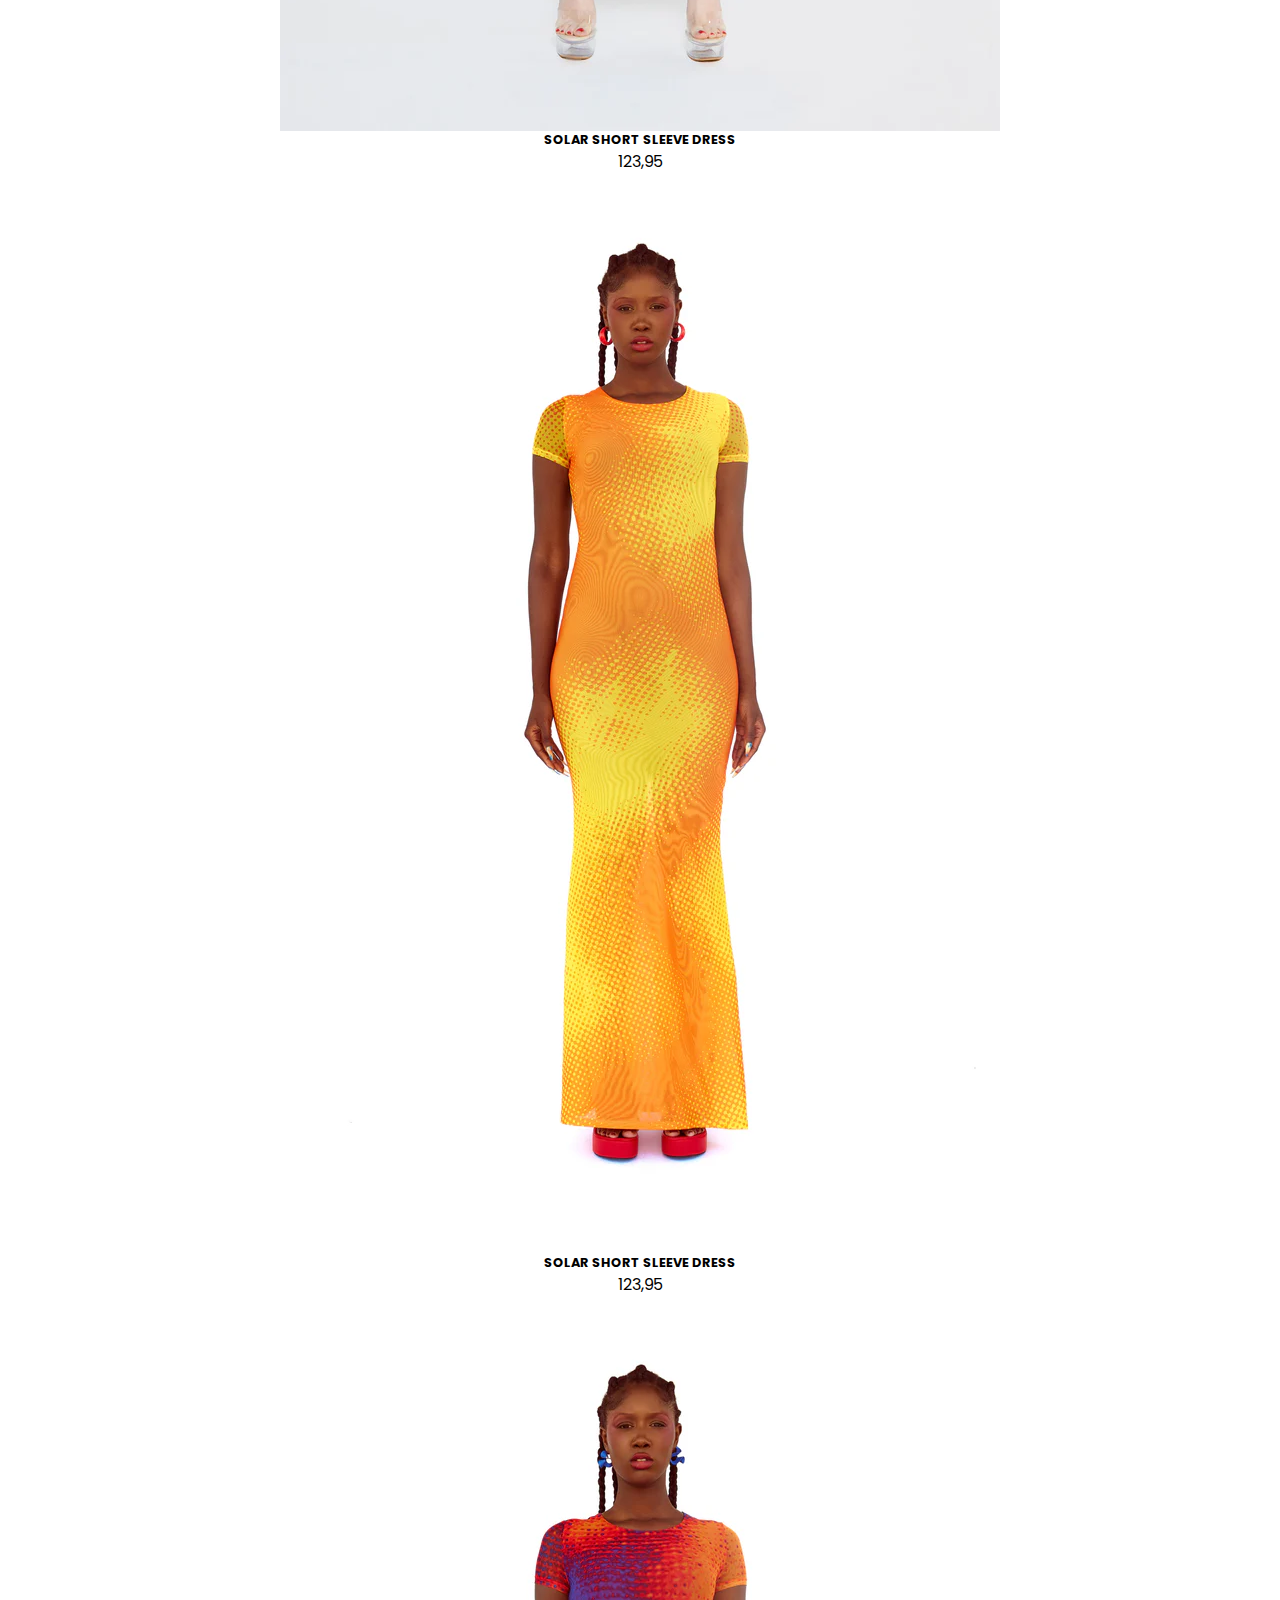
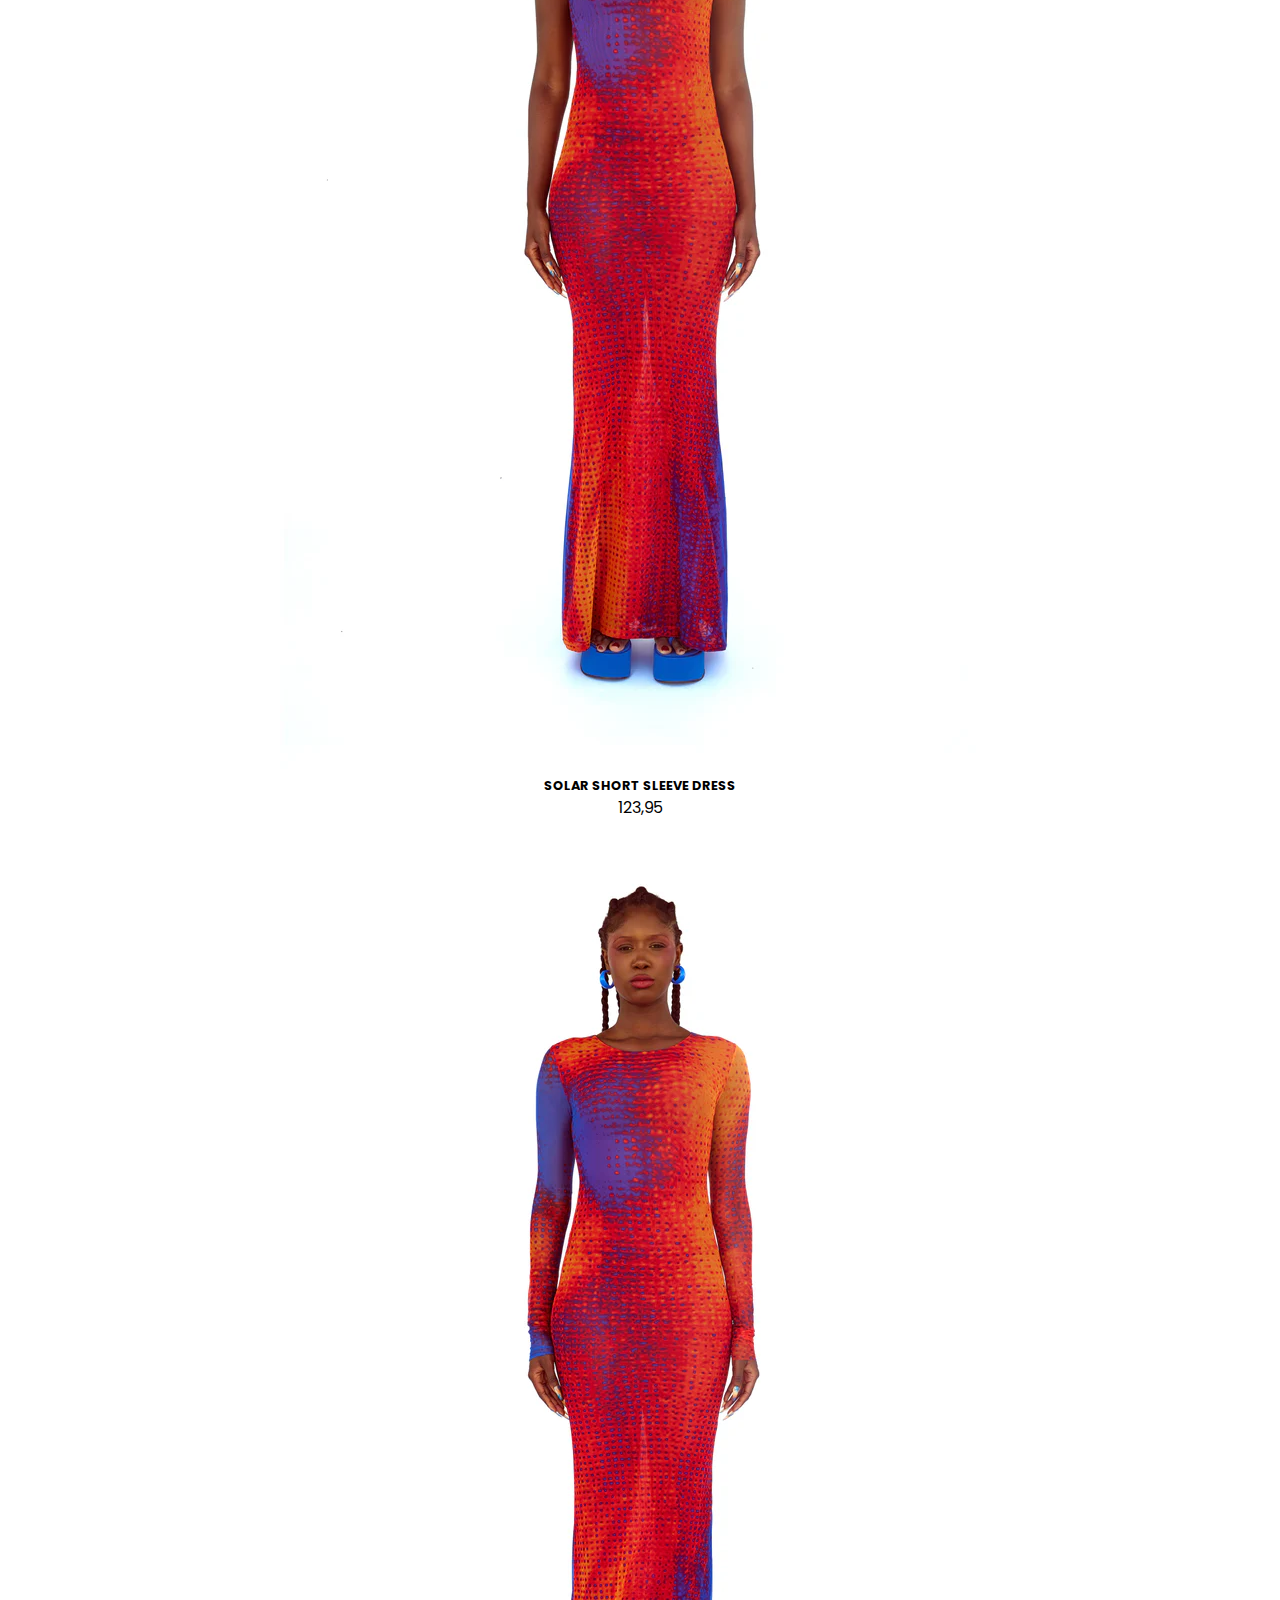
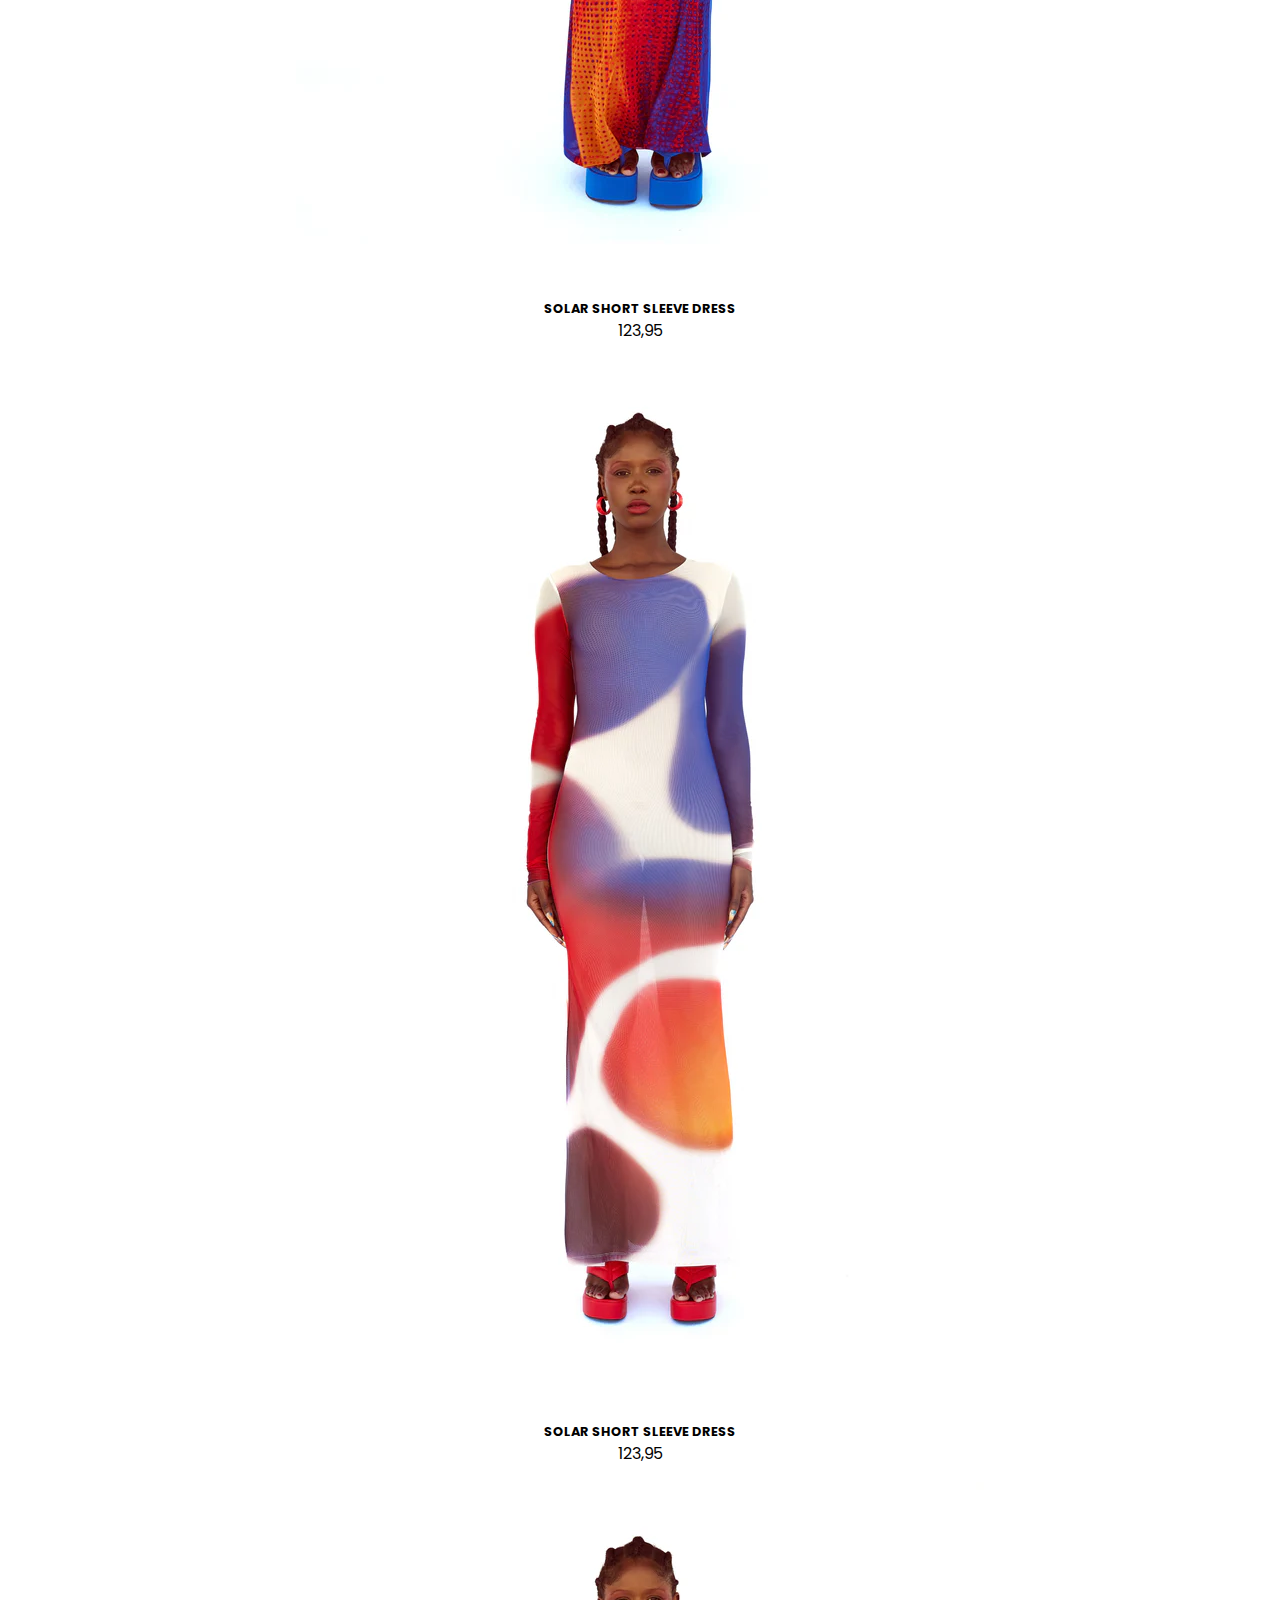
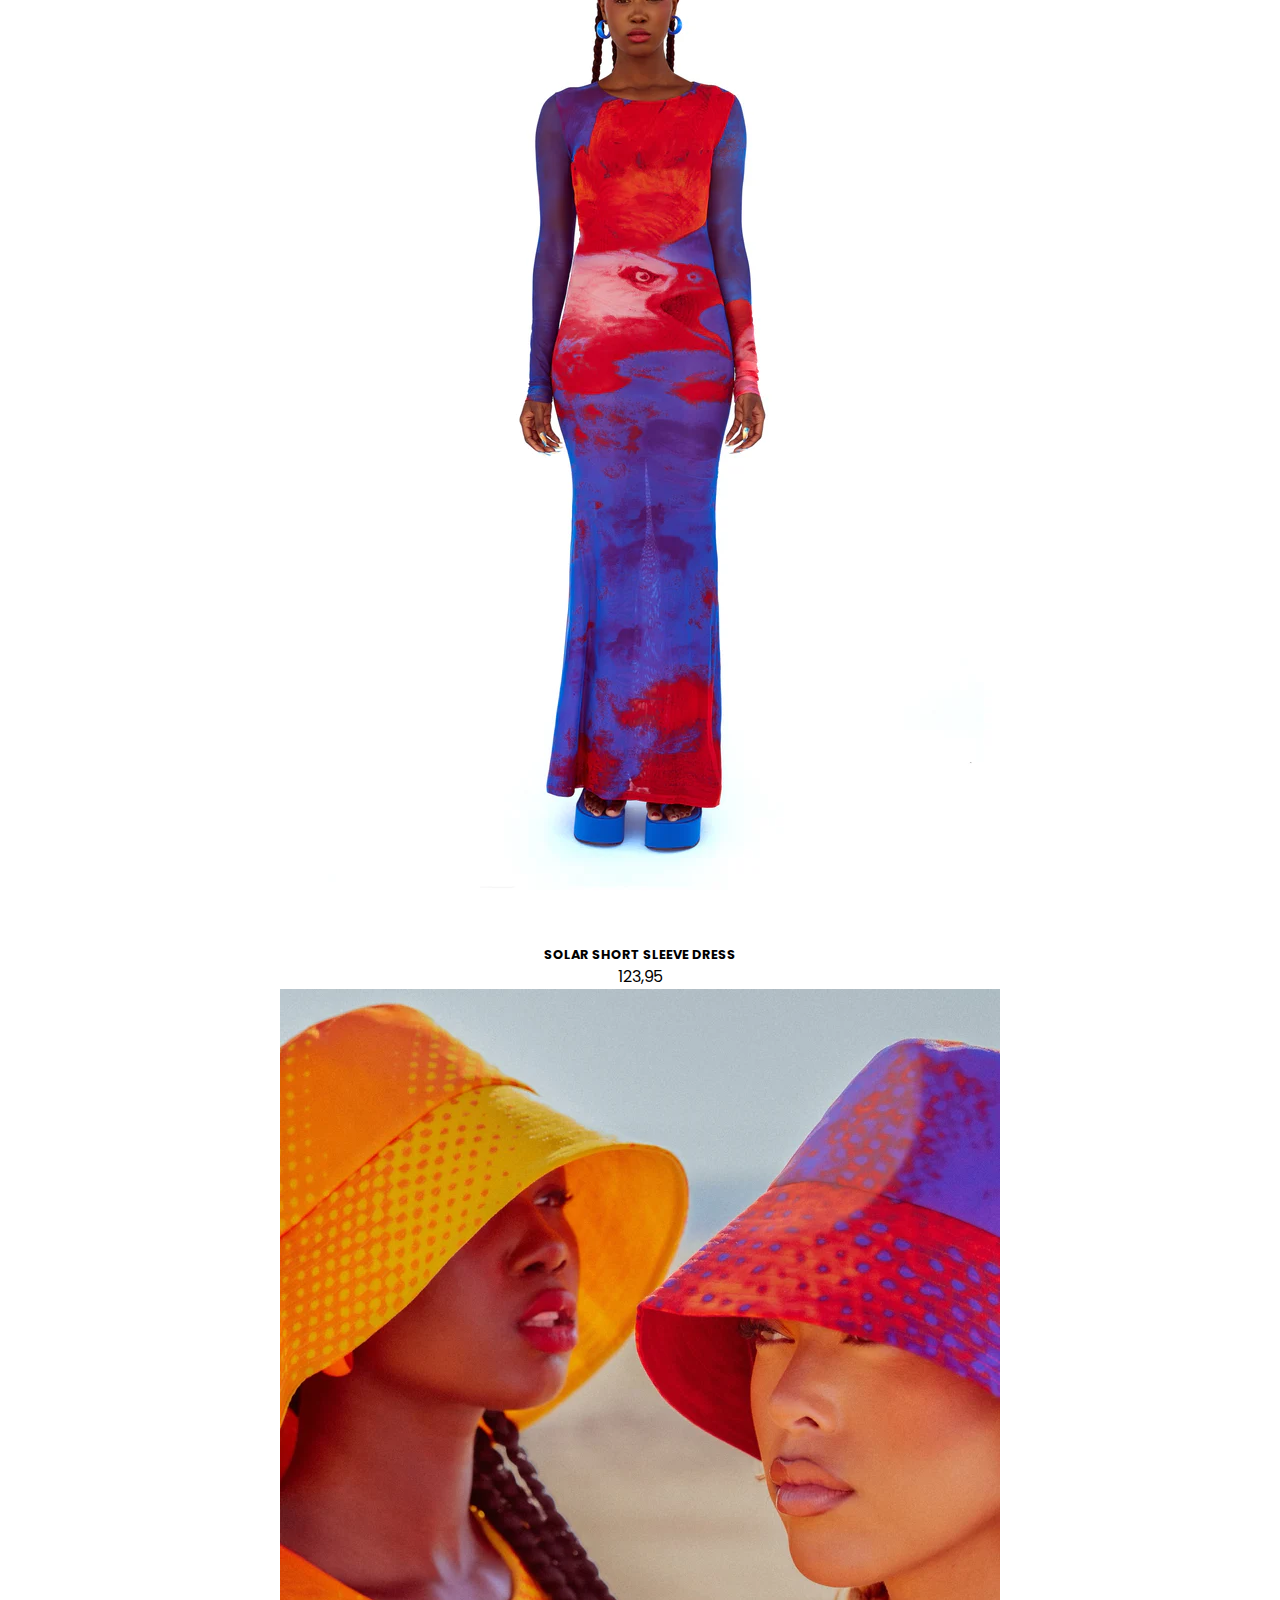
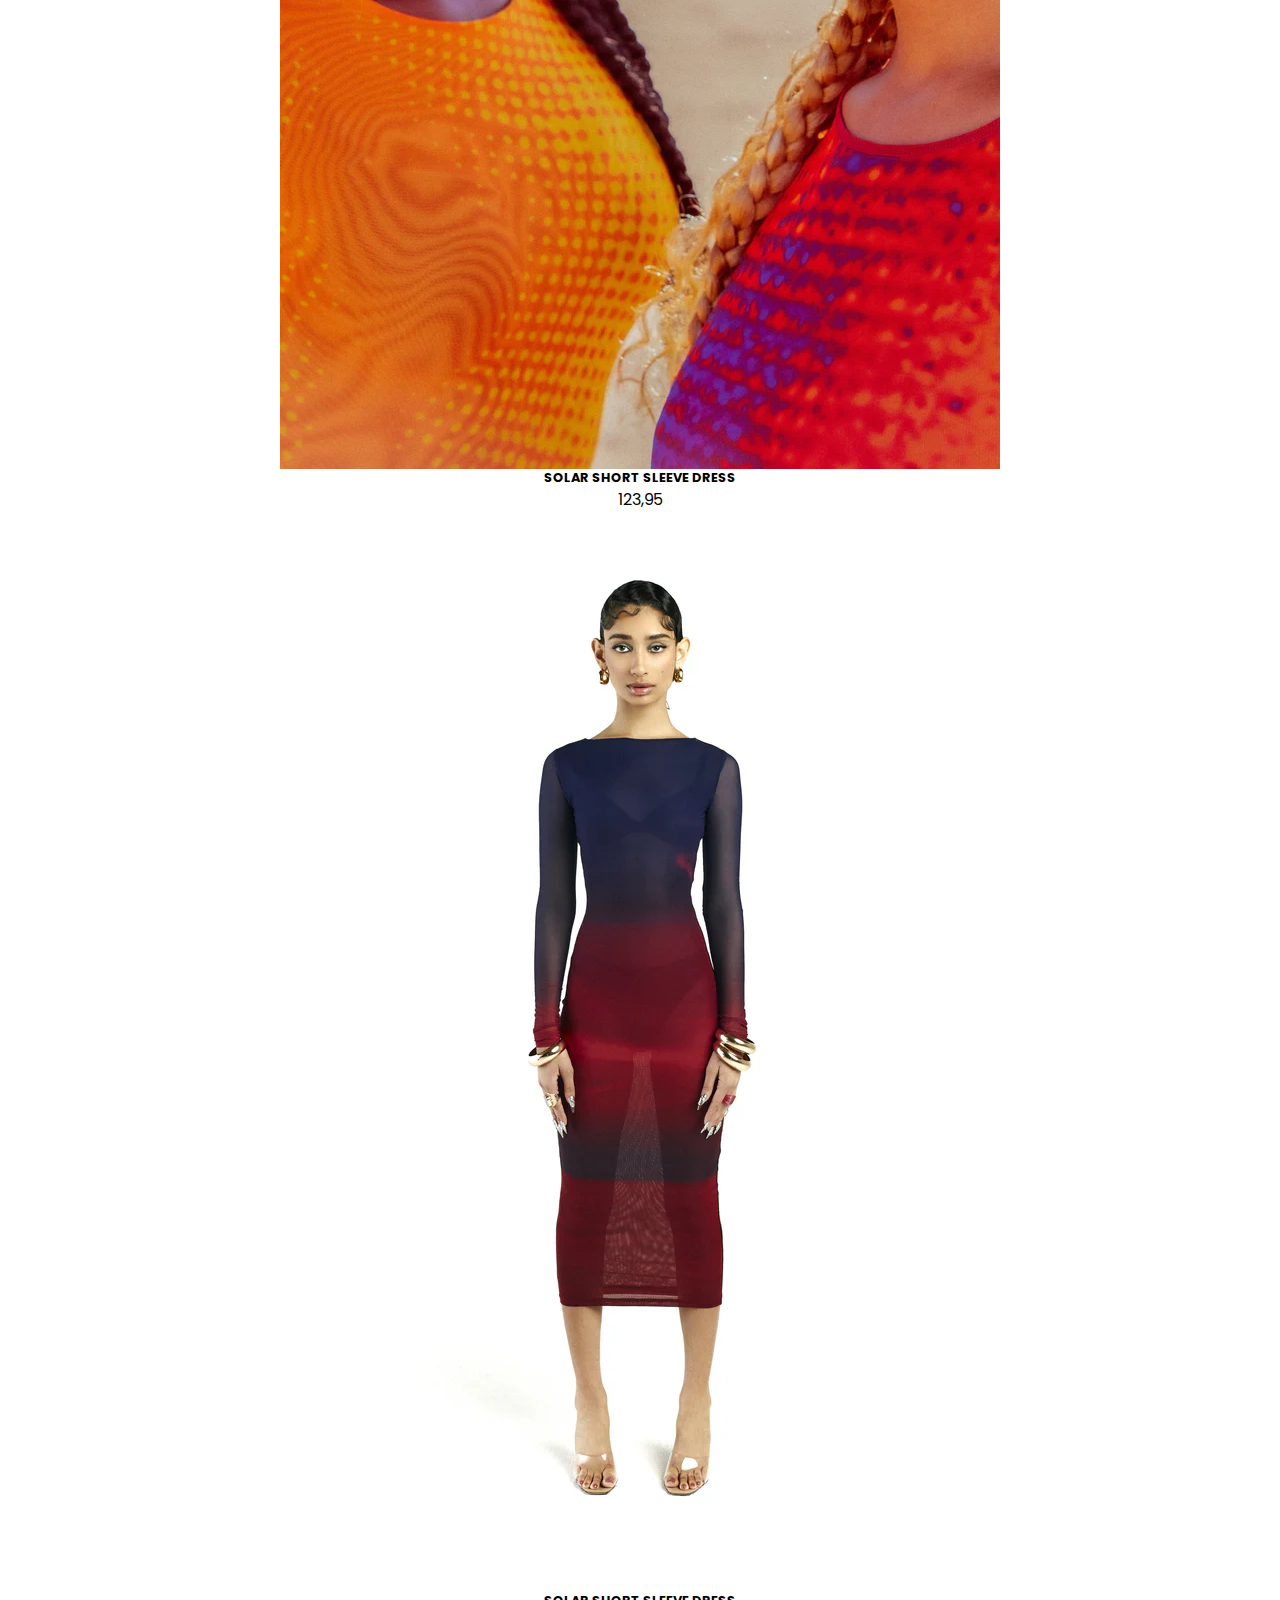
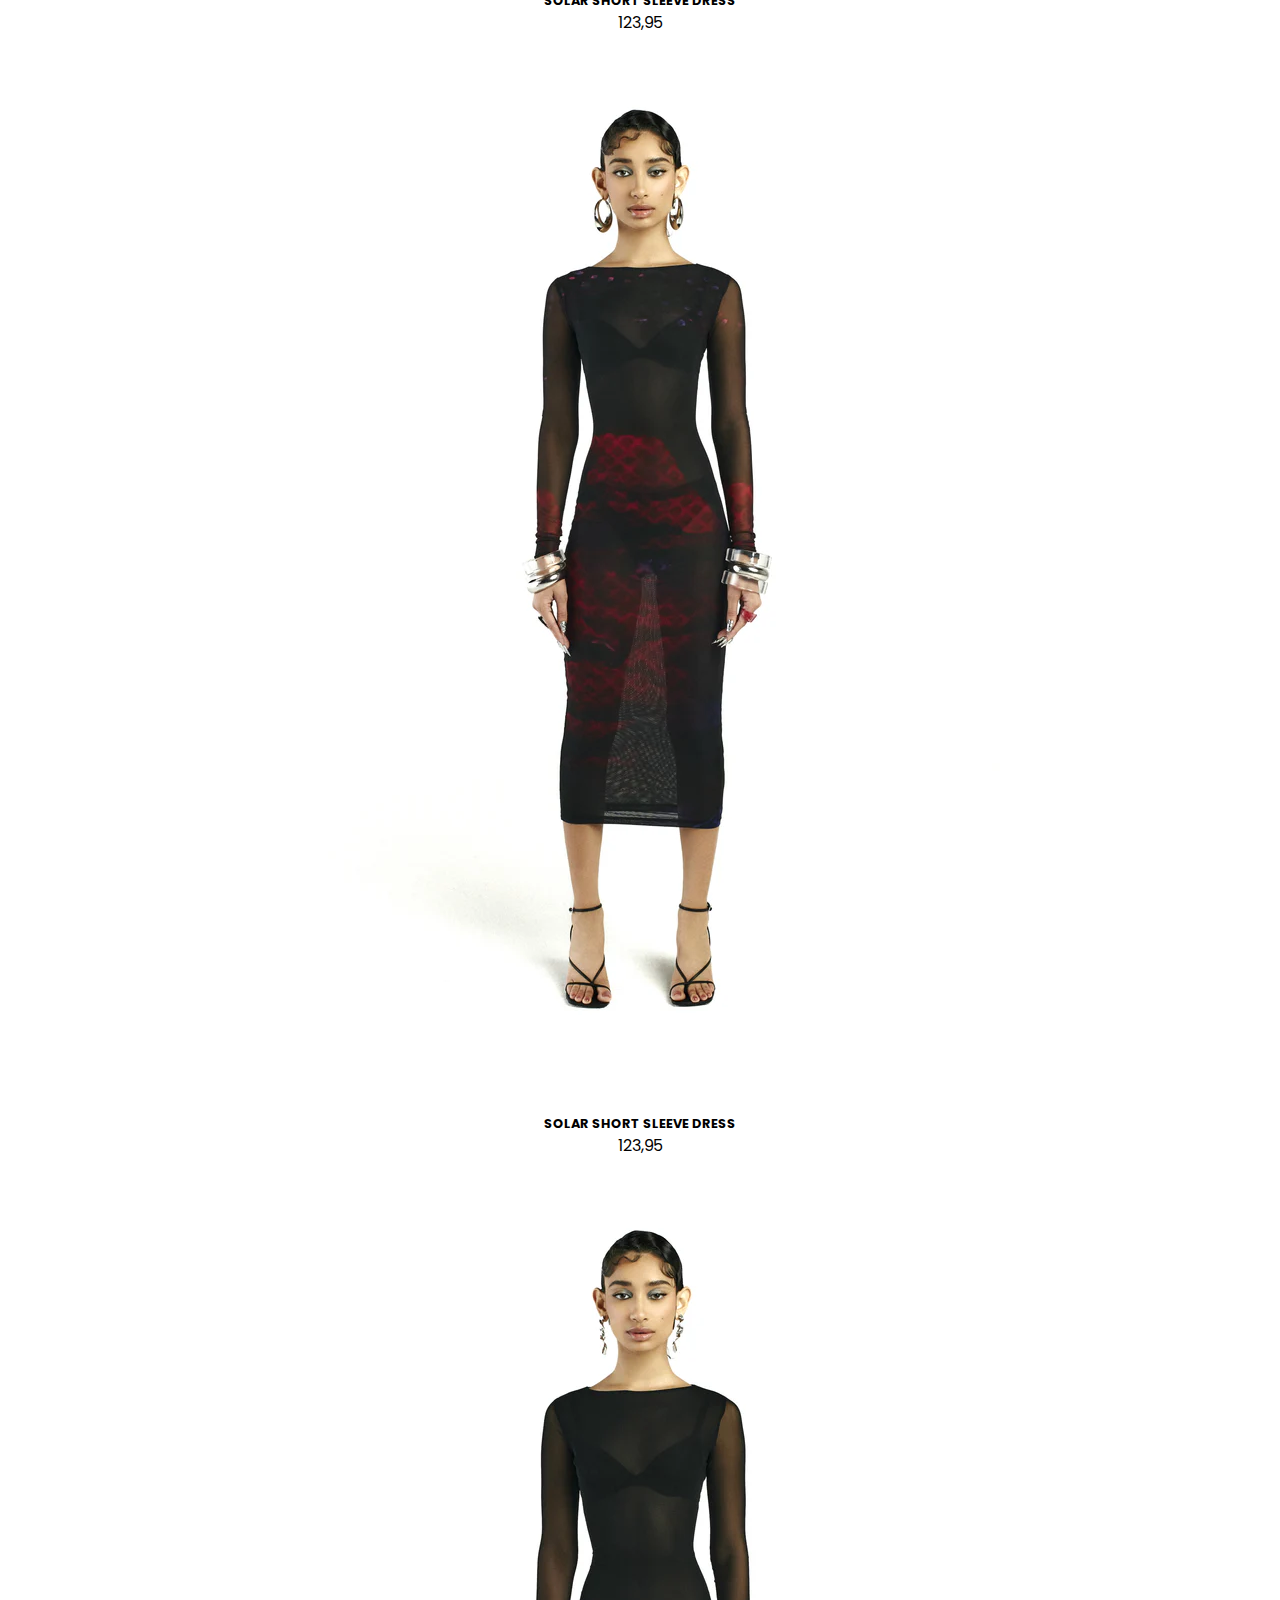
==== commit cf7b0628: "innet" ====
--- a/index.html
+++ b/index.html
@@ -36,8 +36,8 @@
 	</a>
 		
 	<ul>
-		<li><button><img src="./images/search-svgrepo-com.svg" alt=""></button></li>
-		<li><button><img src="./images/shopping-bag-5-1-svgrepo-com.svg" alt=""></button></li>
+		<li><button><img src="./images/search-svgrepo-com.svg" alt="zoekbalk icone"></button></li>
+		<li><button><img src="./images/shopping-bag-5-1-svgrepo-com.svg" alt="winkelmand icone"></button></li>
 	</ul>
 </nav>
 </header>
@@ -55,108 +55,117 @@
 <section>
 	<ul>
 		<li>
-			<img src="images/lounge_wear.png" alt="">
-		</li>
-		<li>
-			<img src="images/slideshow_m_v.png" alt="">
-		</li>
-		<li>
-			<img src="images/Rose_Oud_Witte_Kaars.jpg" alt="">
+			<img src="images/lounge_wear.png" alt="opgevouwen hoodie en trainingsbroek set genaamd: Highly favored collection">
+		</li>
+		<li>
+			<img src="images/slideshow_m_v.png" alt="geposseerde man en vrouw in de Highly favored collection Unisex">
+		</li>
+		<li>
+			<img src="images/Rose_Oud_Witte_Kaars.jpg" alt="witte kaars gelegen op witte rozen bladeren met tekst woods by jordyn met strik illustratie">
 		</li>
 	</ul>
 	<a href="shop.html">SHOP NOW</a>
-
 </section>
 
-<article>
-	<p>limited edition</p>
-	<p>wooded scented candles</p>
-	<p>holiday release</p>
-</article>
 
 <section>
-	<ul>
-		<li>
-			<img src="images/Look1_men_lounge_wear_white.jpg" alt="testen">
-			<h2>SOLAR SHORT SLEEVE DRESS</h2>
-			<p>123,95</p>
-		</li>
-
-
-		<li>
-			<img src="images/Look1_523.jpg" alt="testen">
-			<h2>SOLAR SHORT SLEEVE DRESS</h2>
-			<p>123,95</p>
-		</li>
-
-		<li>
-			<img src="images/Look4_1059.jpg" alt="testen">
-			<h2>SOLAR SHORT SLEEVE DRESS</h2>
-			<p>123,95</p>
-		</li>
-
-		<li>
-			<img src="images/Look4_1008.jpg" alt="testen">
+	<form>
+	<fieldset>
+	<legend>Color Theme</legend>
+		<label>
+		<input type="radio" name="theme" value="auto" checked> auto
+		</label>
+		<label>
+			<input type="radio" name="theme" value="light"> light
+		</label>
+		<label>
+			<input type="radio" name="theme" value="dark"> dark
+		</label>
+	</fieldset>
+</form>
+
+	<ul>
+		<li>
+			<img src="images/Look1_men_lounge_wear_white.jpg" alt="geposseerde man voorkant in Highly favored collection Unisex kleur gebroken wit">
+			<h2>SOLAR SHORT SLEEVE DRESS</h2>
+			<p>123,95</p>
+		</li>
+
+
+		<li>
+			<img src="images/Look1_523.jpg" alt="geposseerde man zijkant in Highly favored collection Unisex kleur gebroken wit">
+			<h2>SOLAR SHORT SLEEVE DRESS</h2>
+			<p>123,95</p>
+		</li>
+
+		<li>
+			<img src="images/Look4_1059.jpg" alt="geposseerde vrouw zijkant in Highly favored collection Unisex kleur licht roze">
+			<h2>SOLAR SHORT SLEEVE DRESS</h2>
+			<p>123,95</p>
+		</li>
+
+		<li>
+			<img src="images/Look4_1008.jpg" alt="geposseerde vrouw voorkant in Highly favored collection Unisex kleur licht roze">
 			<h2>SOLAR SHORT SLEEVE DRESS</h2>
 			<p>123,95</p>
 		</li>
 				
 		<li>
-			<img src="images/Front-_1.jpg" alt="testen">
-			<h2>SOLAR SHORT SLEEVE DRESS</h2>
-			<p>123,95</p>
-		</li>
-
-		<li>
-			<img src="images/LOOK-04_1161-alt.jpg" alt="testen">
-			<h2>SOLAR SHORT SLEEVE DRESS</h2>
-			<p>123,95</p>
-		</li>
-
-		<li>
-			<img src="images/LOOK-03_1141-alt.jpg" alt="testen">
-			<h2>SOLAR SHORT SLEEVE DRESS</h2>
-			<p>123,95</p>
-		</li>
-
-		<li>
-			<img src="images/LOOK-10_1254-alt.jpg" alt="testen">
-			<h2>SOLAR SHORT SLEEVE DRESS</h2>
-			<p>123,95</p>
-		</li>
-
-		<li>
-			<img src="images/LOOK-06_1203-alt.jpg" alt="testen">
-			<h2>SOLAR SHORT SLEEVE DRESS</h2>
-			<p>123,95</p>
-		</li>
-
-		<li>
-			<img src="images/LOOK-09_1304-alt.jpg" alt="testen">
-			<h2>SOLAR SHORT SLEEVE DRESS</h2>
-			<p>123,95</p>
-		</li>
-
-		<li>
-			<img src="images/hat.jpg" alt="testen">
-			<h2>SOLAR SHORT SLEEVE DRESS</h2>
-			<p>123,95</p>
-		</li>
-
-		<li>
-			<img src="images/Ecomm3_SHOT_3_122_675428f4-227a-40d5-8756-67b0aa56c06d.jpg" alt="testen">
-			<h2>SOLAR SHORT SLEEVE DRESS</h2>
-			<p>123,95</p>
-		</li>
-
-		<li>
-			<img src="images/Ecomm5_SHOT_5_014_6a8a9582-e8ea-481a-8196-e77130b839b6.jpg" alt="testen">
-			<h2>SOLAR SHORT SLEEVE DRESS</h2>
-			<p>123,95</p>
-		</li>
-
-		<li>
-			<img src="images/Ecomm1_SHOT_1_001.jpg" alt="testen">
+			<img src="images/Front-_1.jpg" alt="geposseerde vrouw in lang kleur vel blauwe jurk type jurk bodycone lengte van jurk tot haar enkel">
+			<h2>SOLAR SHORT SLEEVE DRESS</h2>
+			<p>123,95</p>
+		</li>
+
+		<li>
+			<img src="images/LOOK-04_1161-alt.jpg" alt="geposseerde vrouw in lang kleur orange/geel jurk type jurk bodycone kort mouw lengte van jurk tot haar enkel">
+			<h2>SOLAR SHORT SLEEVE DRESS</h2>
+			<p>123,95</p>
+		</li>
+
+		<li>
+			<img src="images/LOOK-03_1141-alt.jpg" alt="geposseerde vrouw in lang kleur wit paars rood jurk type jurk bodycone kort mouw lengte van jurk tot haar enkel">
+			<h2>SOLAR SHORT SLEEVE DRESS</h2>
+			<p>123,95</p>
+		</li>
+
+		<li>
+			<img src="images/LOOK-10_1254-alt.jpg" alt="geposseerde vrouw in lang vel kleur rood paars oranje jurk type jurk bodycone lengte van jurk tot haar enkel">
+			<h2>SOLAR SHORT SLEEVE DRESS</h2>
+			<p>123,95</p>
+		</li>
+
+		<li>
+			<img src="images/LOOK-06_1203-alt.jpg" alt="geposseerde vrouw in lang vel wit paars rood jurk type jurk bodycone lengte van jurk tot haar enkel">
+			<h2>SOLAR SHORT SLEEVE DRESS</h2>
+			<p>123,95</p>
+		</li>
+
+		<li>
+			<img src="images/LOOK-09_1304-alt.jpg" alt="geposseerde vrouw in lang blauwe rood jurk type jurk bodycone lengte van jurk tot haar enkel">
+			<h2>SOLAR SHORT SLEEVE DRESS</h2>
+			<p>123,95</p>
+		</li>
+
+		<li>
+			<img src="images/hat.jpg" alt="twee dames in bucket hats kleur 1 paars rood kleur 2 oranje geel">
+			<h2>SOLAR SHORT SLEEVE DRESS</h2>
+			<p>123,95</p>
+		</li>
+
+		<li>
+			<img src="images/Ecomm3_SHOT_3_122_675428f4-227a-40d5-8756-67b0aa56c06d.jpg" alt="geposseerde vrouw in lang zwart donkerblauwe jurk type jurk bodycone lengte van jurk tot haar kuiten">
+			<h2>SOLAR SHORT SLEEVE DRESS</h2>
+			<p>123,95</p>
+		</li>
+
+		<li>
+			<img src="images/Ecomm5_SHOT_5_014_6a8a9582-e8ea-481a-8196-e77130b839b6.jpg" alt="geposseerde vrouw in lang zwart met rode roos jurk type jurk bodycone lengte van jurk tot haar kuiten">
+			<h2>SOLAR SHORT SLEEVE DRESS</h2>
+			<p>123,95</p>
+		</li>
+
+		<li>
+			<img src="images/Ecomm1_SHOT_1_001.jpg" alt="geposseerde vrouw in lang zwart jurk type jurk bodycone lengte van jurk tot haar kuiten">
 			<h2>SOLAR SHORT SLEEVE DRESS</h2>
 			<p>123,95</p>
 		</li>
@@ -164,8 +173,9 @@
 </section>
 
 <section>
-	<video src="video/33629638cb254ad894b91591bad29608.mp4" alt="promotie video" autoplay muted loop></video>
-	<img src="images/woodsbyjordan_black_logo.png" alt="Woods By Jordyn">
+	<video src="video/33629638cb254ad894b91591bad29608.mp4" alt="promotie video van de collectie" autoplay muted loop></video>
+	<button class="button" role="button" id="button">Play me</button>
+	<img src="images/woodsbyjordan_black_logo.png" alt="Woods By Jordyn naamlogo">
 	<p>Woods was made to empower and built to make you feel like a masterpiece in the skin that you’re in. Every collection is designed for every body, and curated to perfection. We exist with one mission: to elevate, express, and exude confidence and individuality by providing attainable luxury garments. Through positive empowerment and body celebration, we stand as an inspiring and artistic community striving to look snatched, feel good, and embody that DFE ...Divine Feminine Energy.</p>
 </section>
 </main>
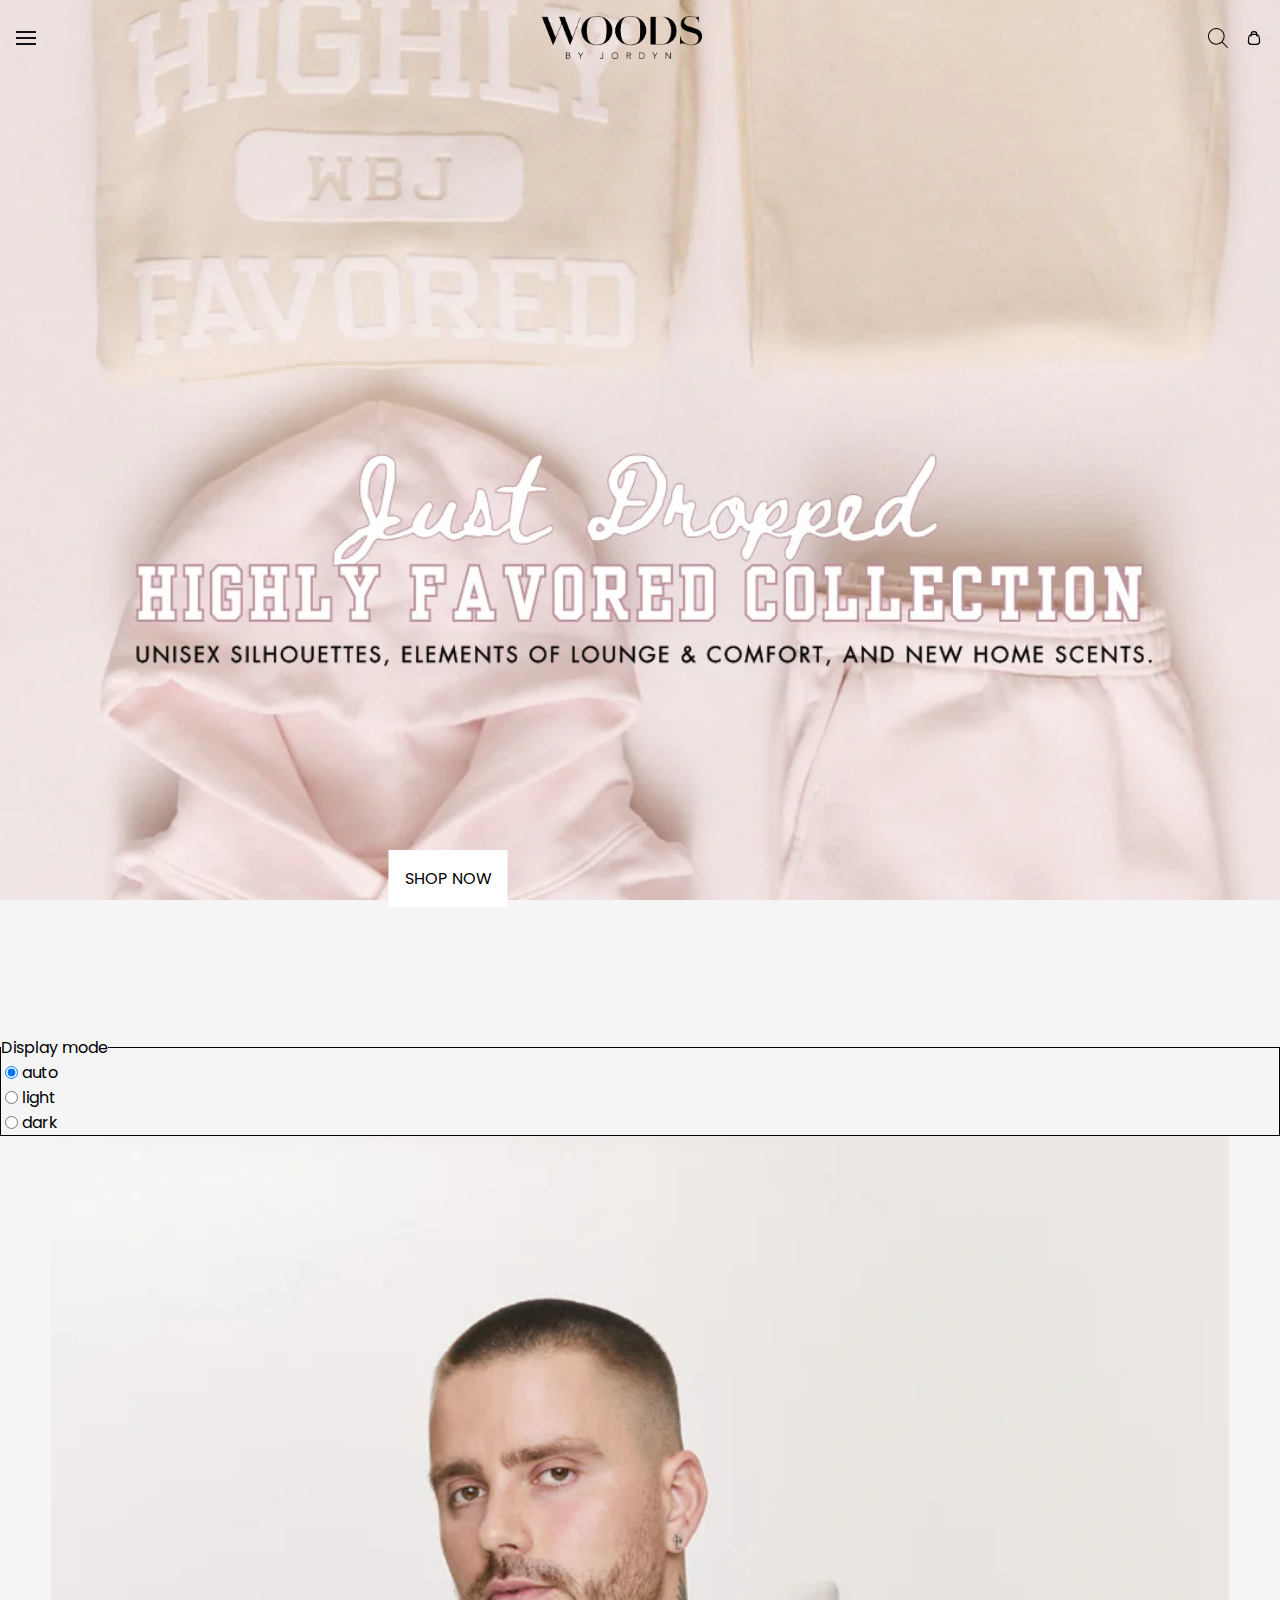
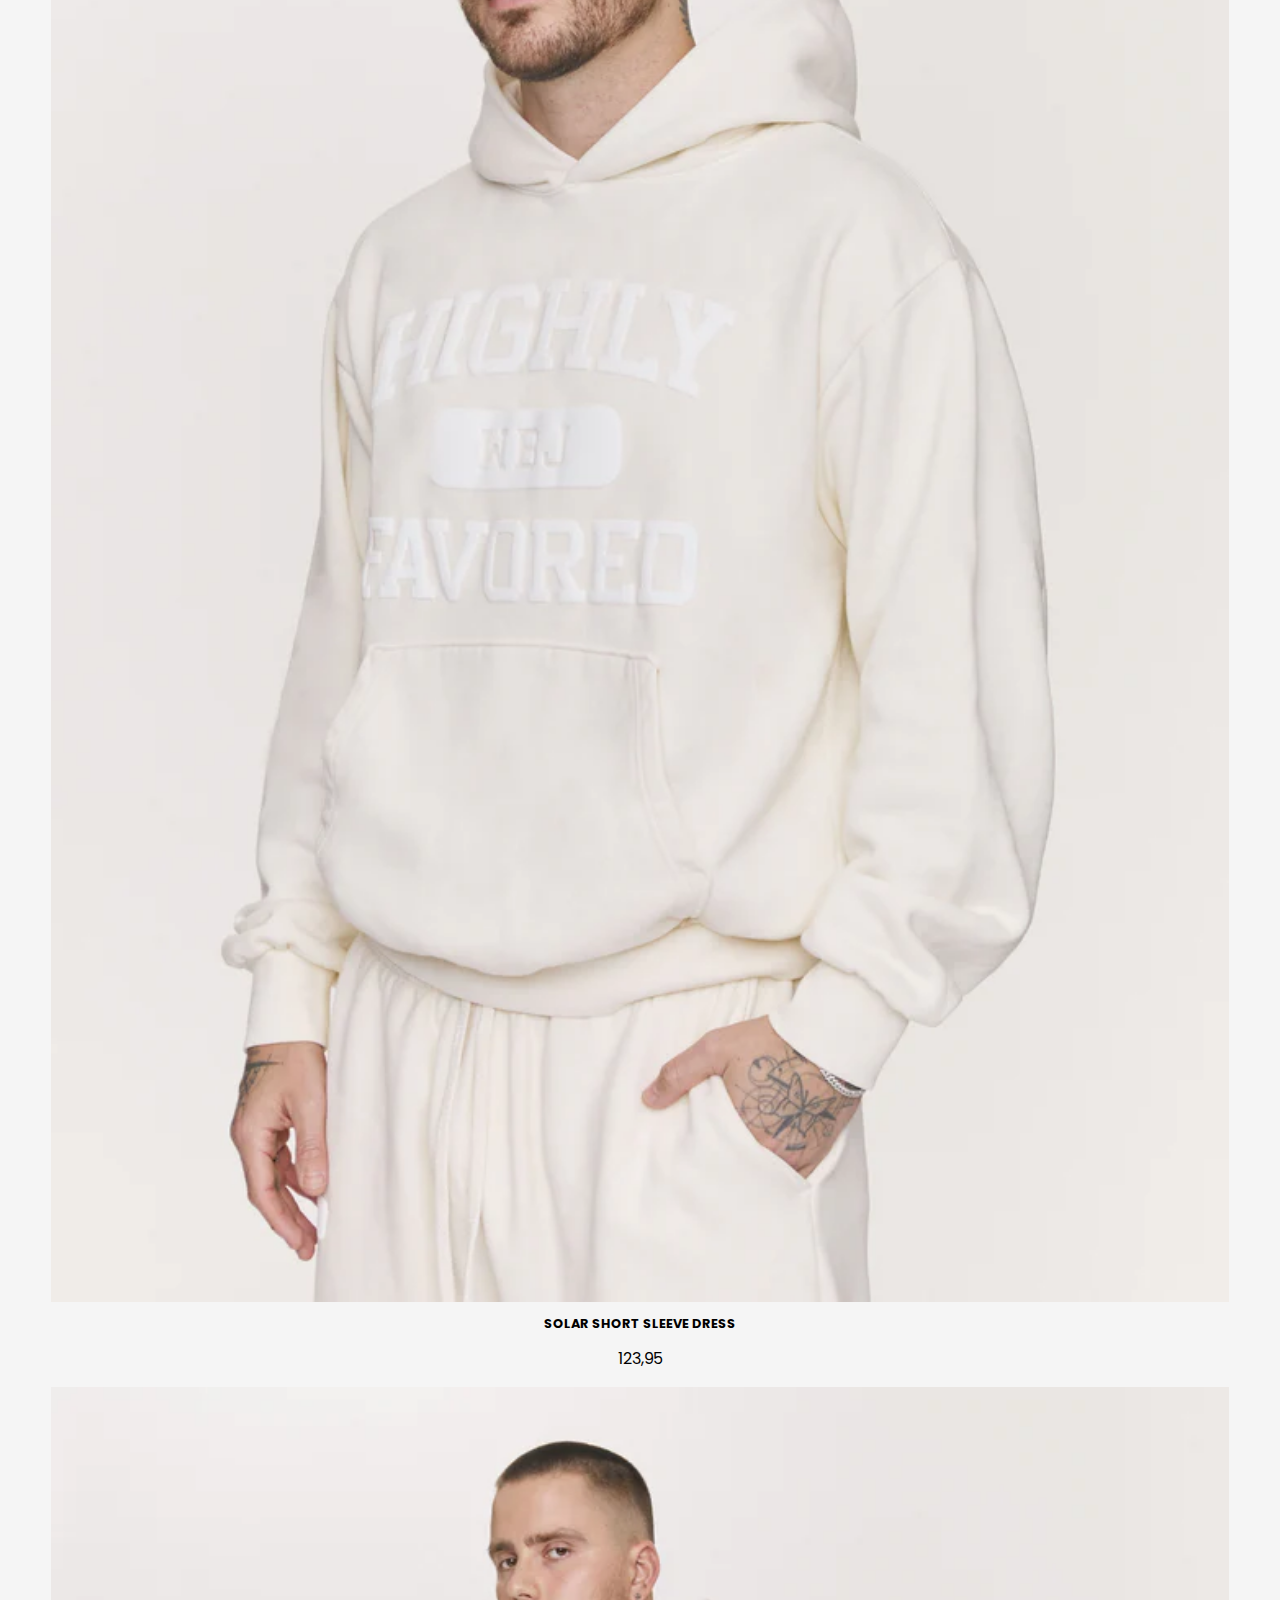
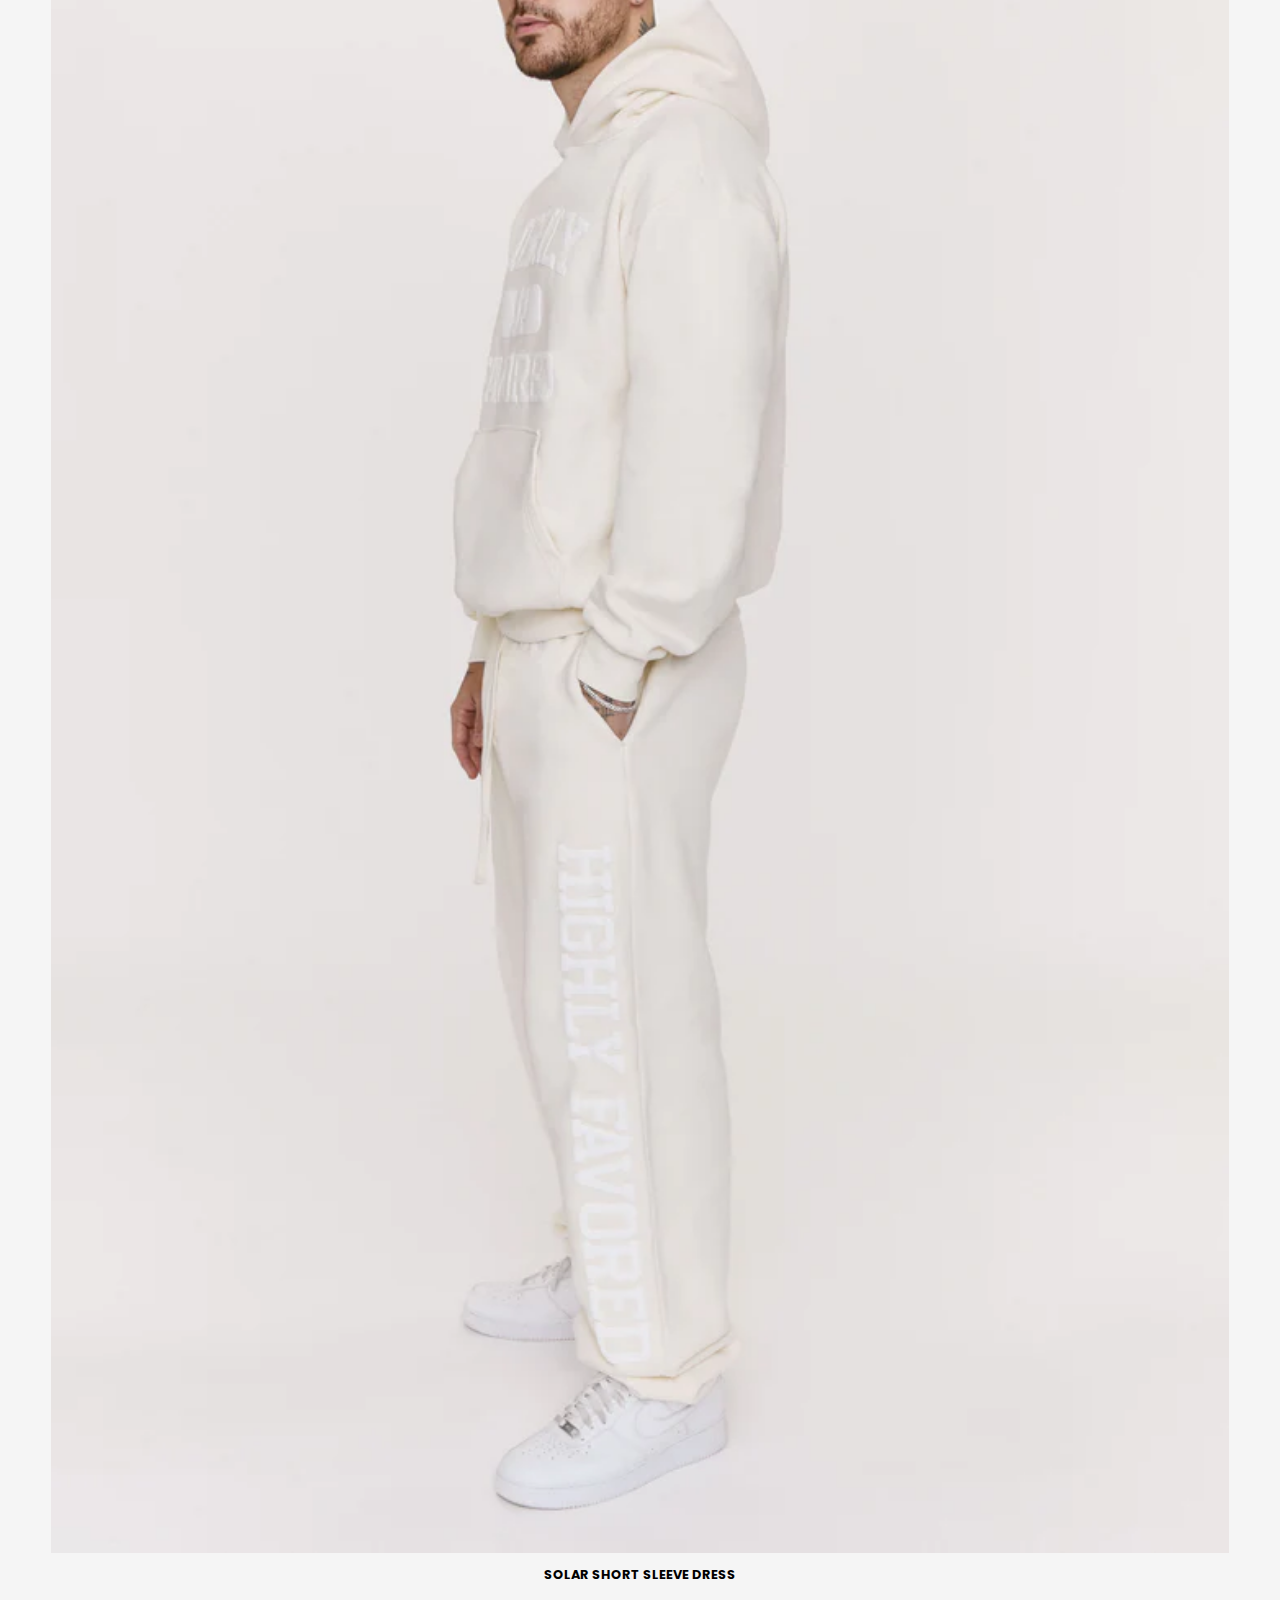
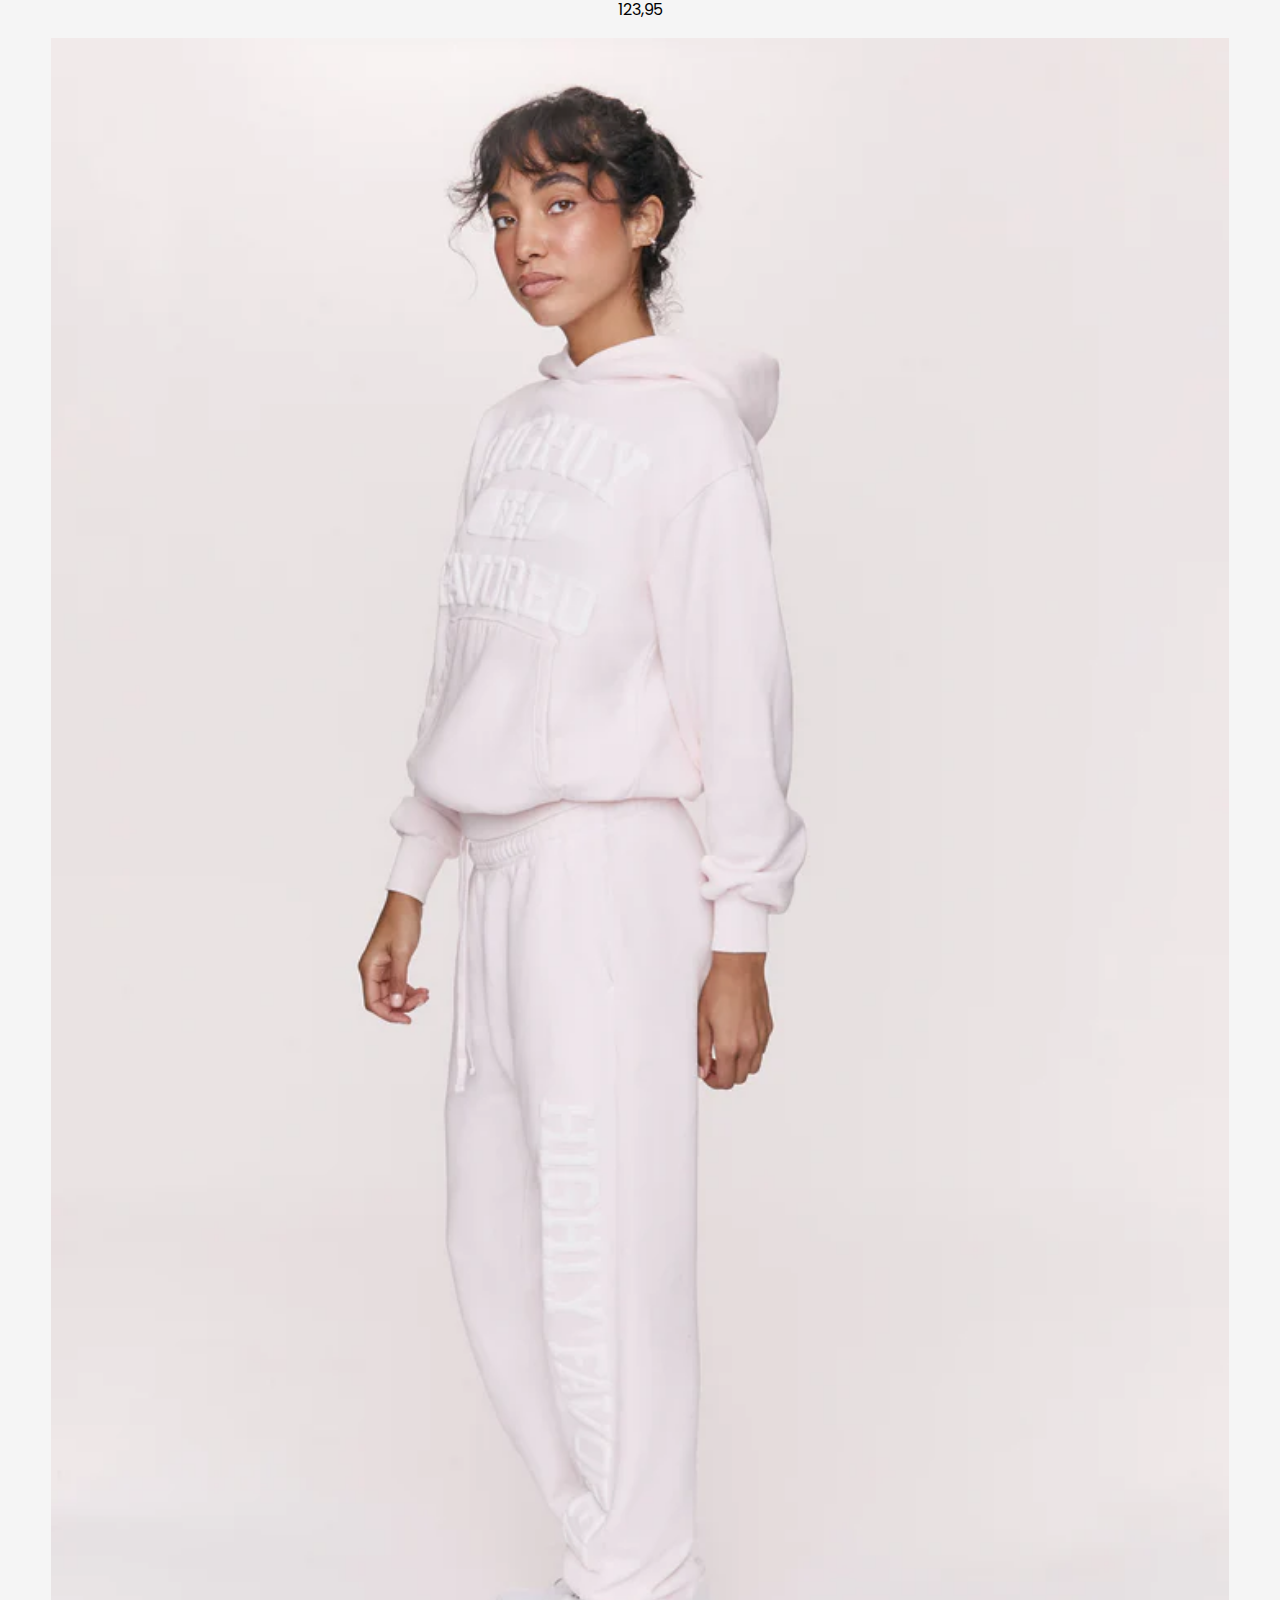
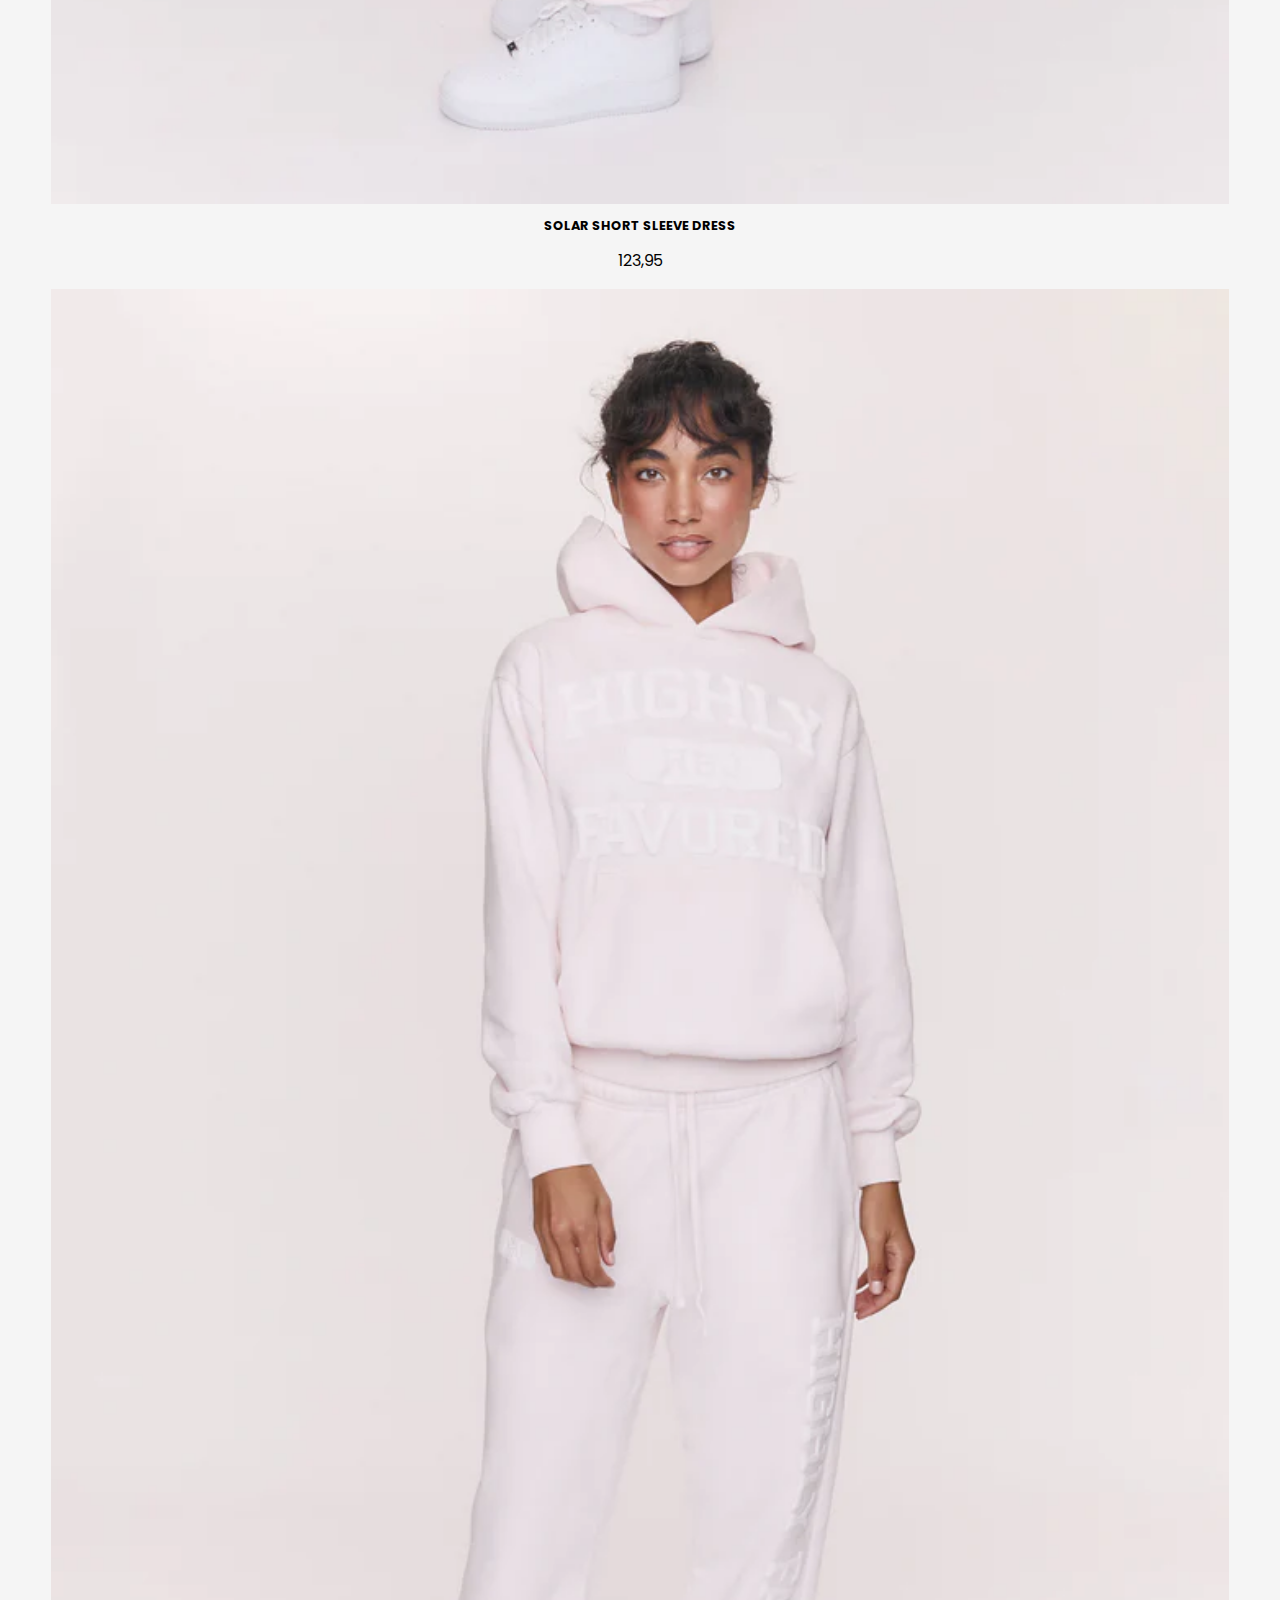
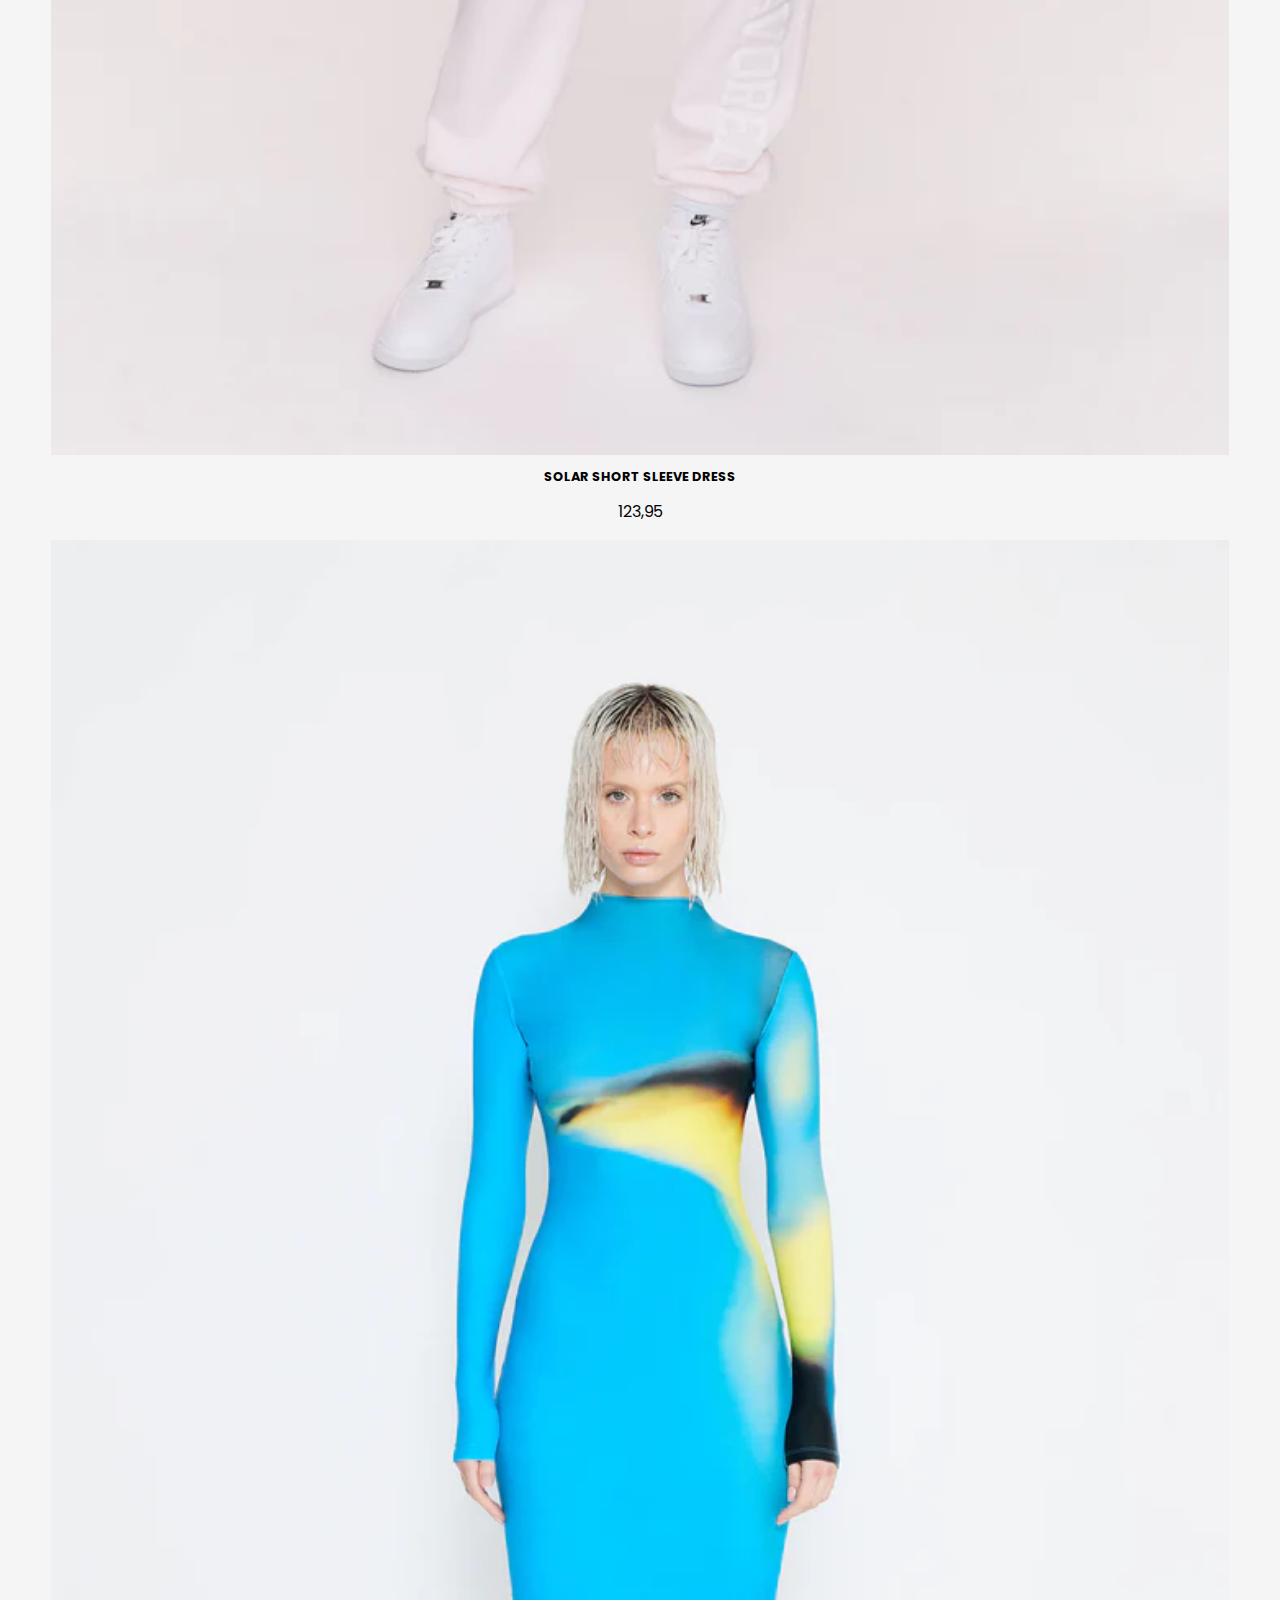
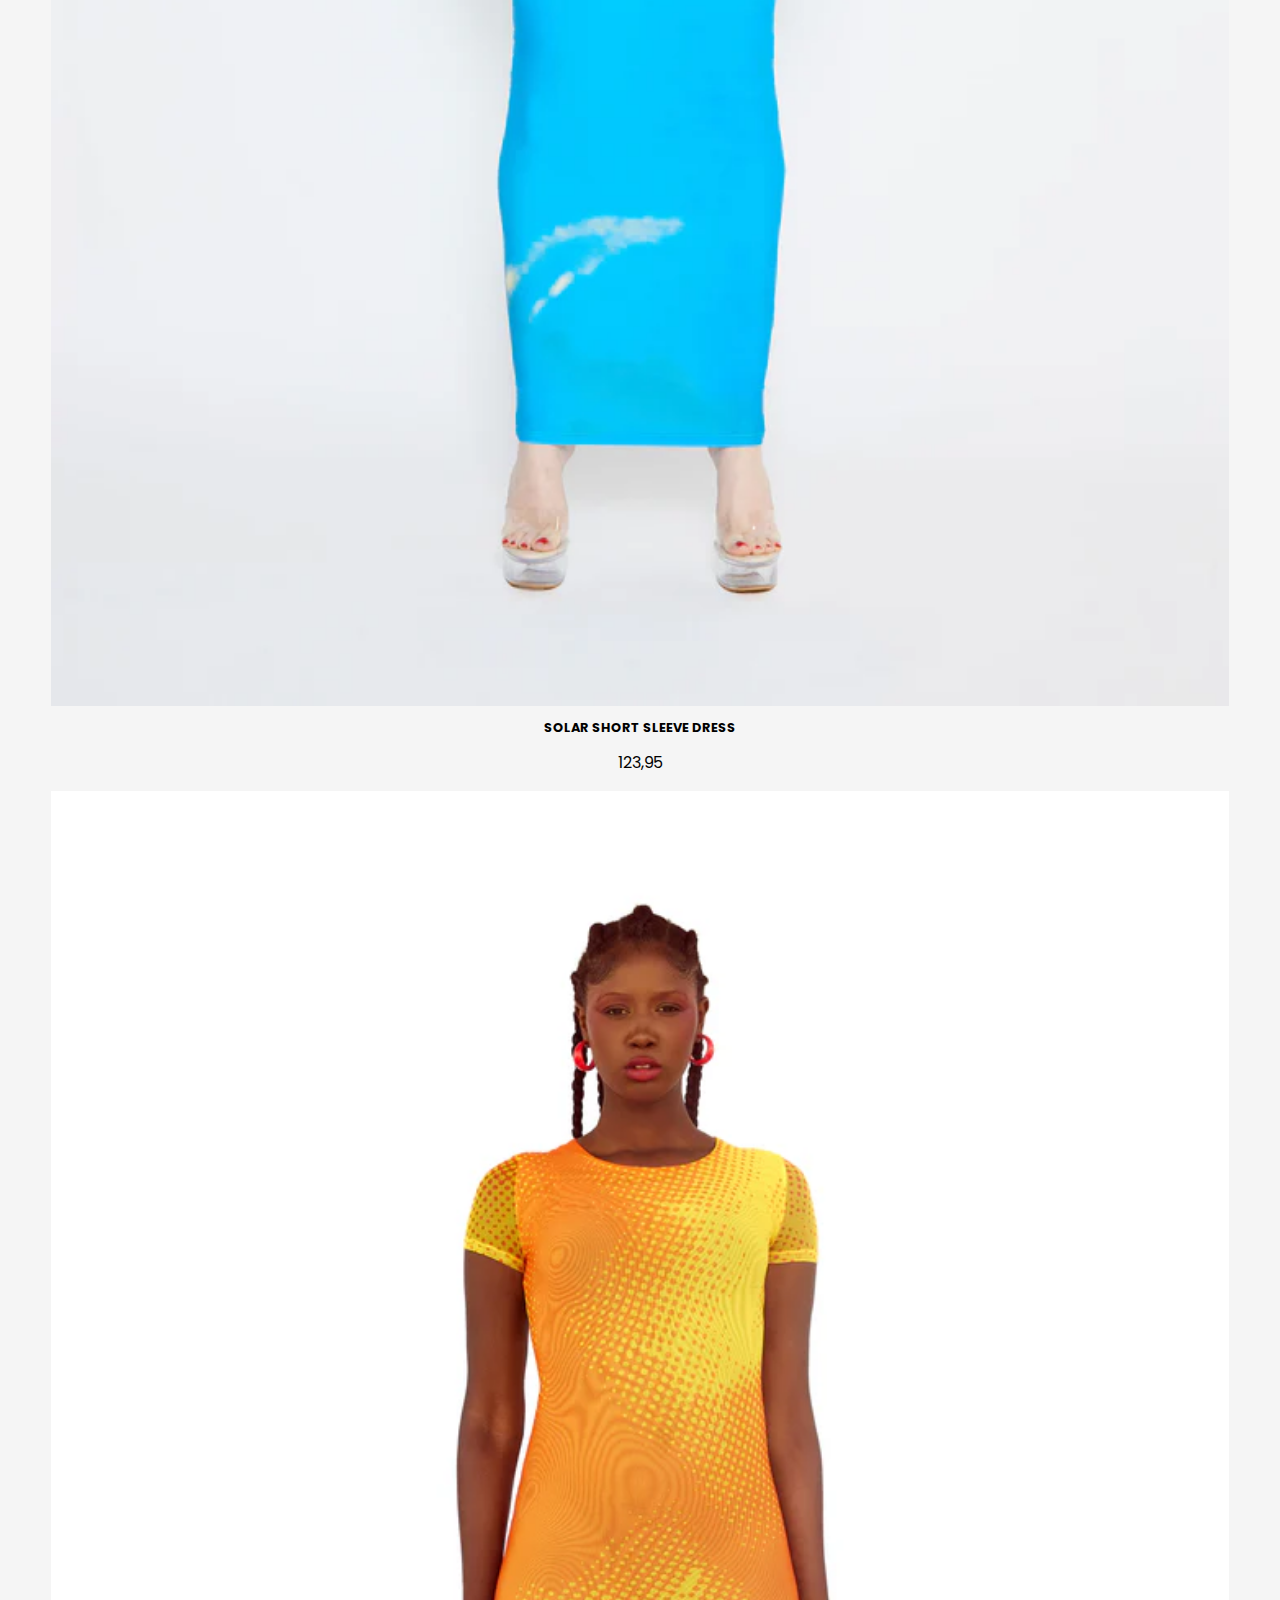
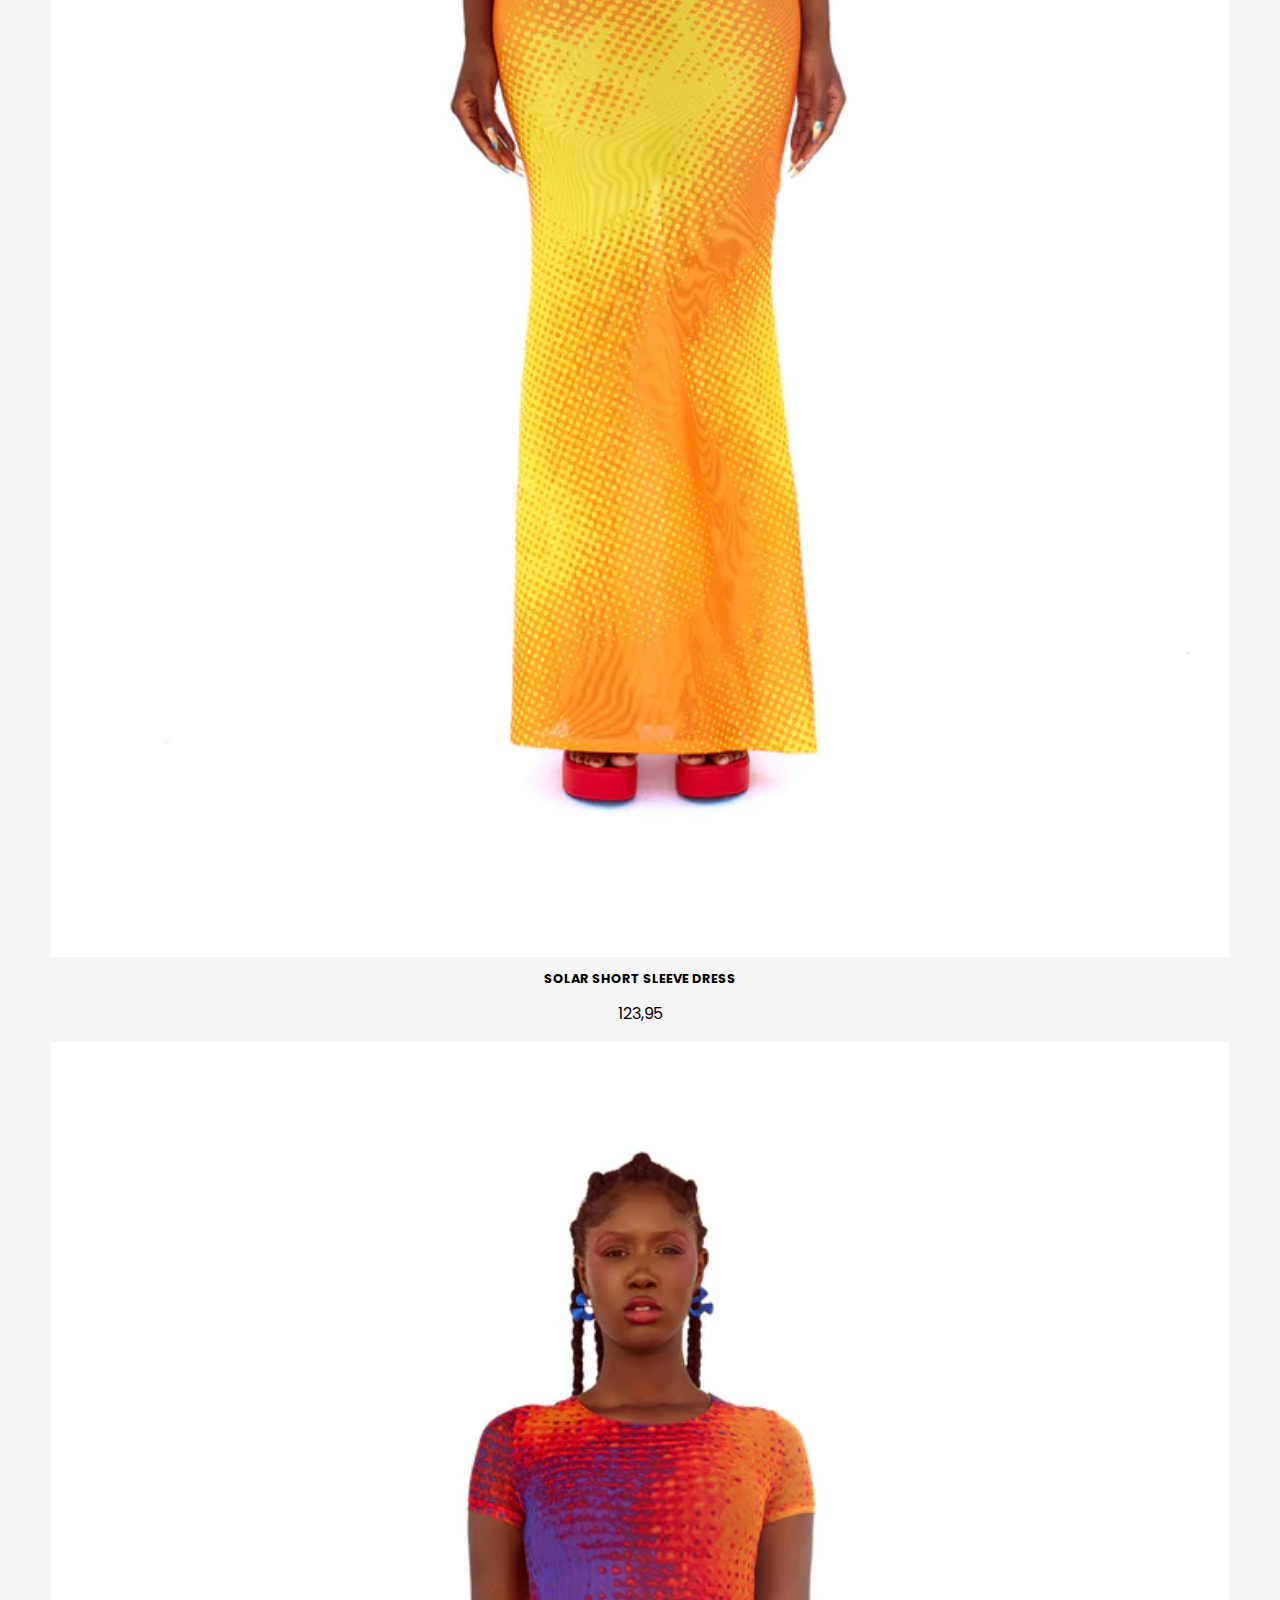
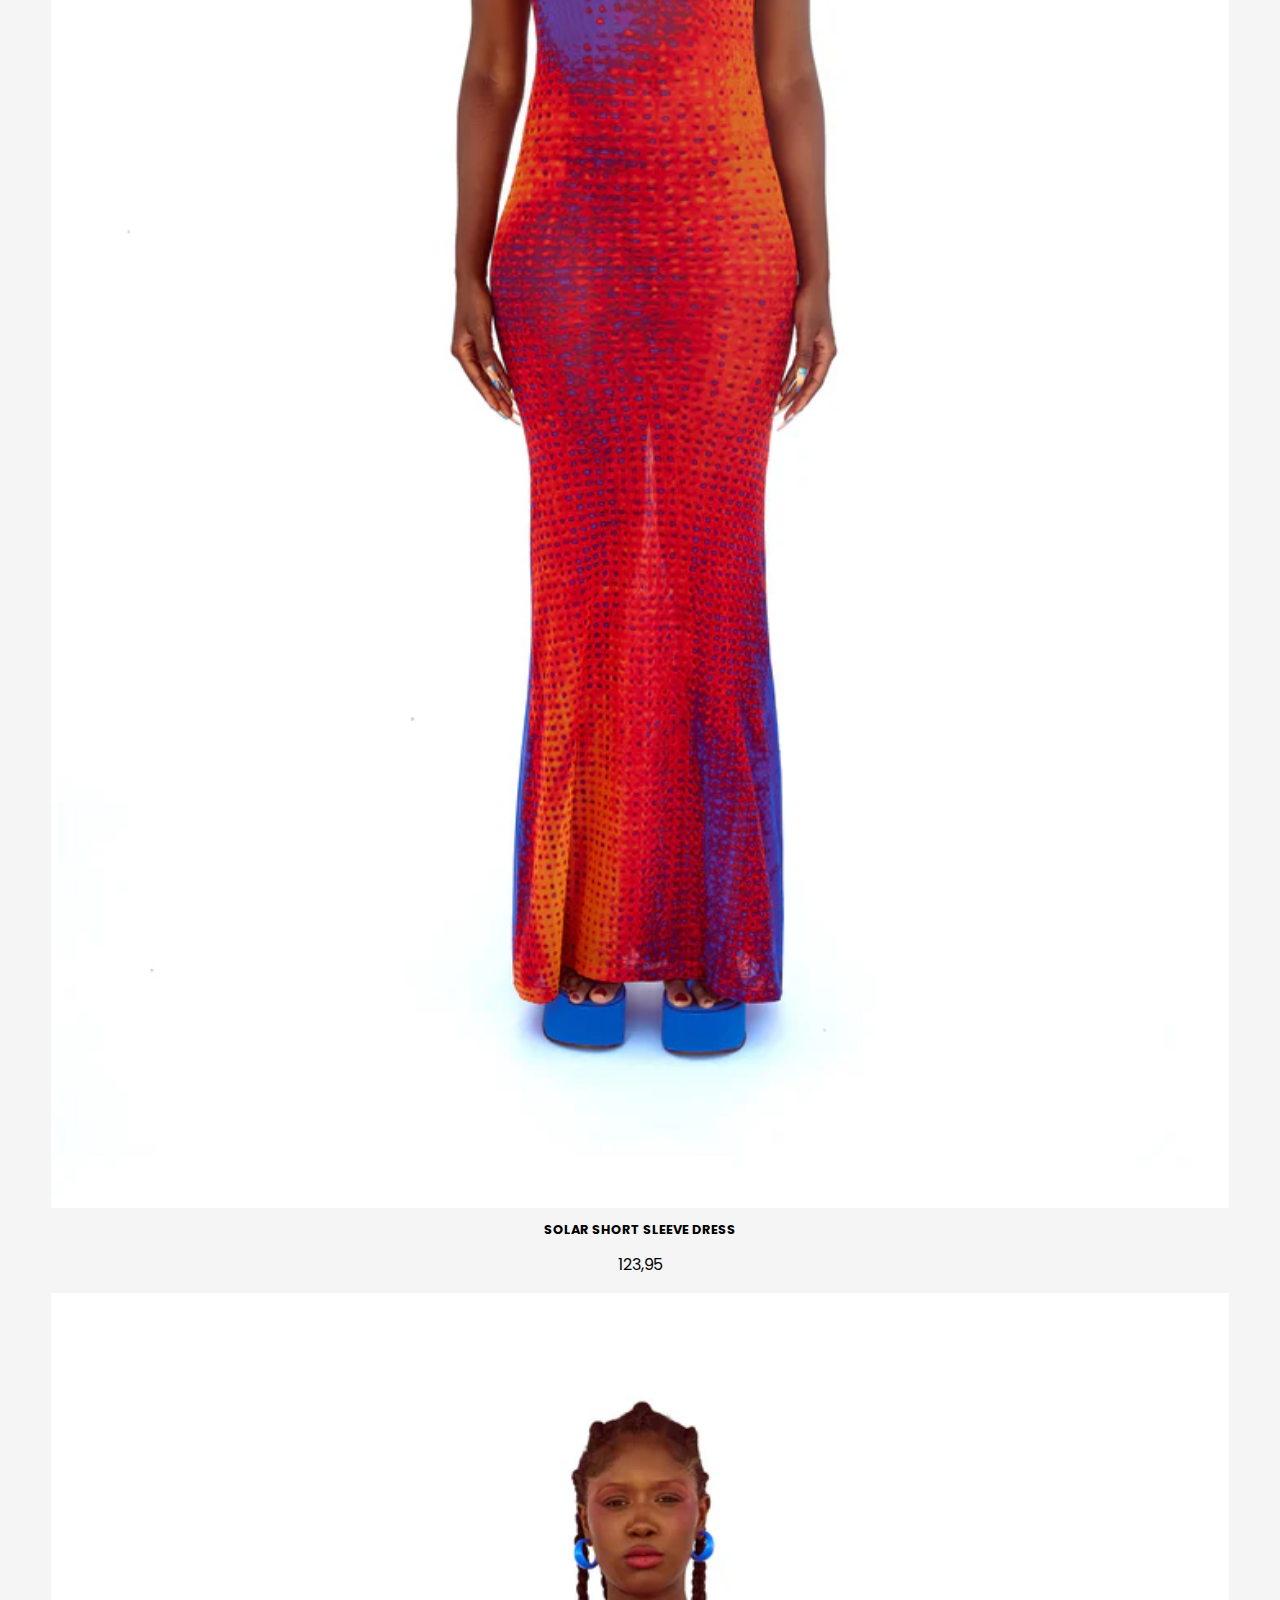
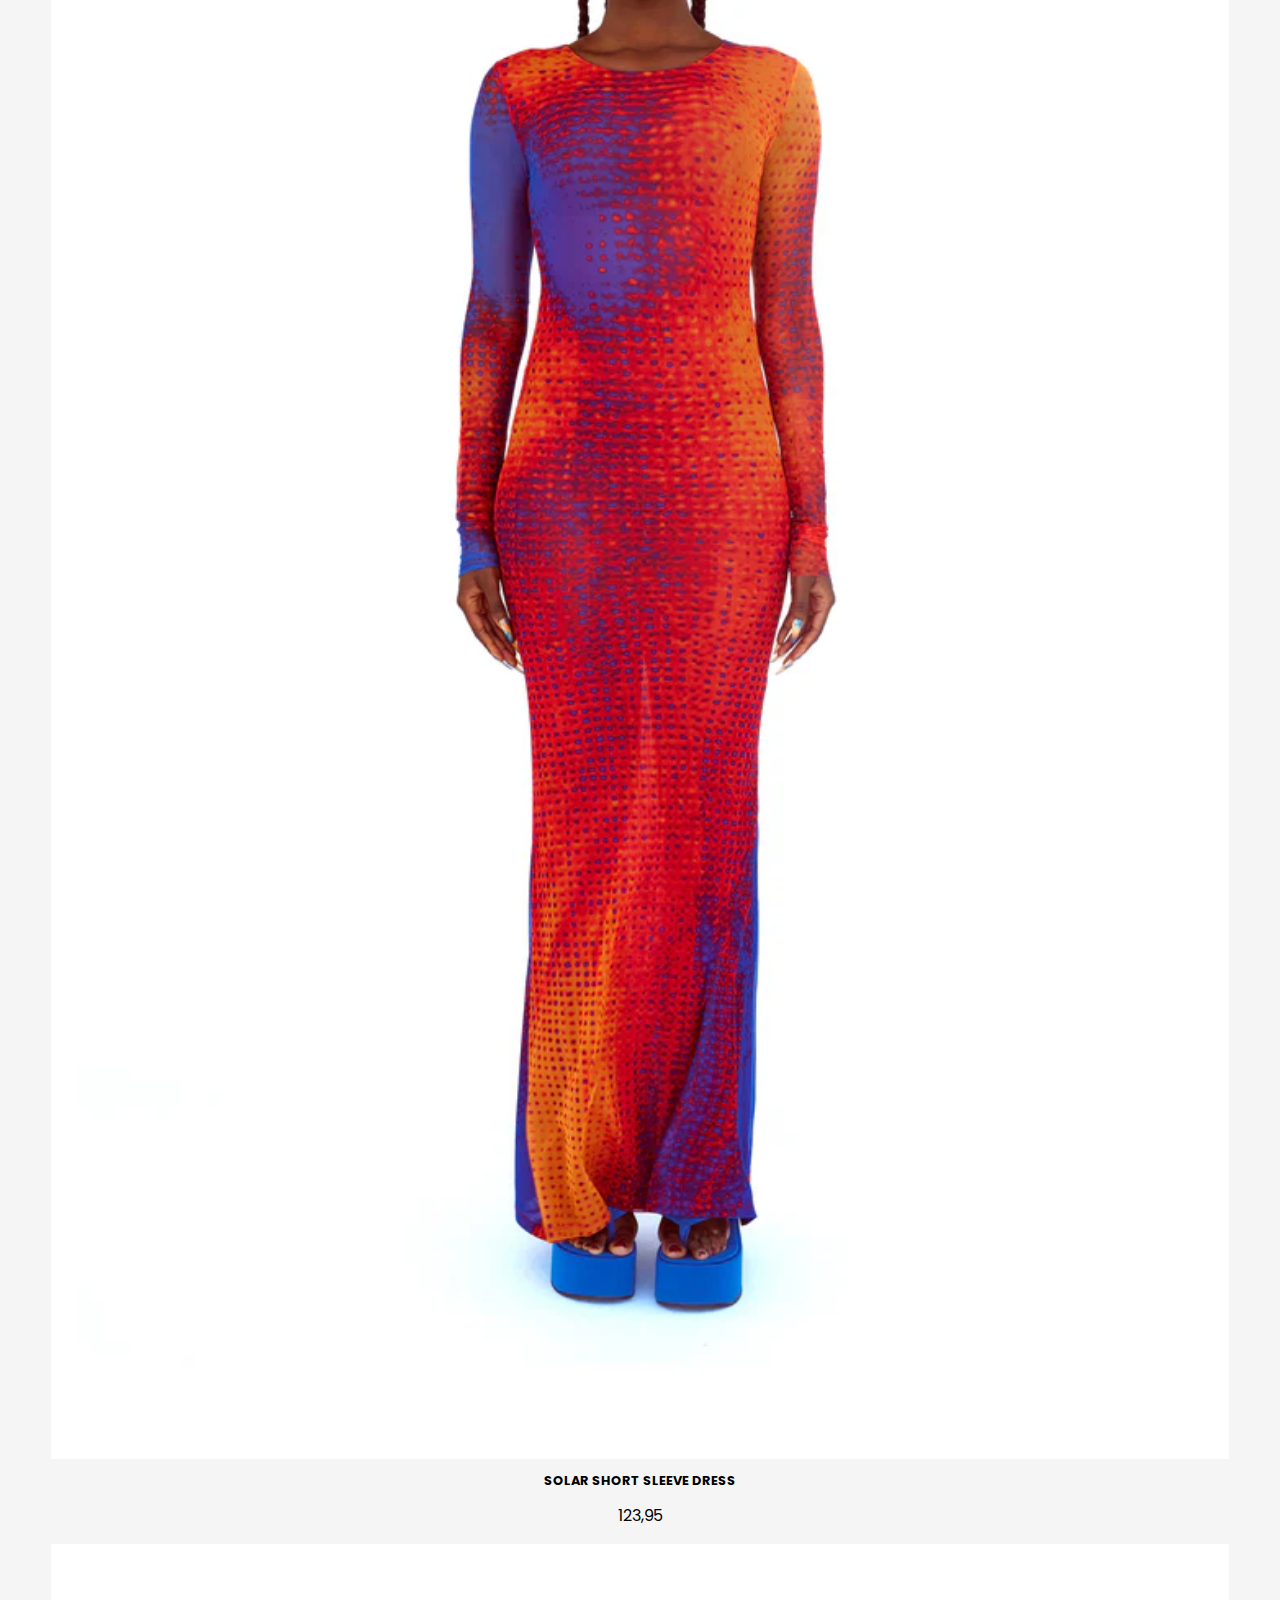
==== commit 77dba7be: "innit" ====
--- a/index.html
+++ b/index.html
@@ -71,7 +71,7 @@
 <section>
 	<form>
 	<fieldset>
-	<legend>Color Theme</legend>
+	<legend>Display mode</legend>
 		<label>
 		<input type="radio" name="theme" value="auto" checked> auto
 		</label>
--- a/styles/style.css
+++ b/styles/style.css
@@ -1,303 +1,364 @@
 *, *::after, *::before {
-  box-sizing:border-box;  
-  margin: 0;
-  padding: 0;
-}
-
-body {
-    font-family: 'Poppins', sans-serif;
-	box-sizing: border-box;
-}
-
-:root {
-	--color-text:#111;
-	--color-background:#111;
-}
-
-/* HEADER */
-header { 
-	display: flex;
-	justify-content: space-between;
-	align-items: center;
-	position: relative;
-	z-index: 1;
-	transition: .2s;
-	padding: 1rem;
-	width: 100%;
-	position: absolute;
-}
-
-
-header.active {
-	background-color: whitesmoke;
-}
-
-
-/* verbergt h1 */
-header > h1 {
-	position: absolute;
-	opacity: 0;
-	user-select: none;
-	pointer-events: none;
-}
-
-header nav {
-	display: flex;
-	align-items: center;
-	width: 100%;
-}
-
-header nav ul {
-	display: flex;
-	gap: 1em;
-}
-
-header nav a {
-	display: block;
-	margin: 0 auto;
-}
-
-header a img { 
-    width: 10em;
-	height: auto;
-	display: block;
-	justify-content: center;
-}
-
-header nav button span {
-	display: block;
-	background-color: #111;
-	height: 2px;
-	width: 100%;
-
-}
-
-header nav button {
-	display: flex;
-	flex-direction: column;
-	position: relative;
-	justify-content: center;
-	align-items: center;
-	gap: .3em;
-	aspect-ratio: 1;
-	width: 1.5em;
-}
-
-header nav ul li button img {
-	width: 100%;
-}
-
-/* MAIN */
-main {
-	overflow: hidden;
-}
-
-li {
-	list-style-type: none;
-}
-
-button {
-	background-color: transparent;
-	border: none;
- }
-
- main li h2 {
-	font-size: 0.8em;
-	/* text-align: center; */
- }
-
-/* SECTIE 1 */
-main section:nth-of-type(1) {
-	position: relative;
-	width: 100%;
-}
-
-main section:nth-of-type(1) ul {
-    display: flex;
-	overflow-x: scroll;
-	overflow-y: hidden;
-	position: relative;
-	width: 100%;
-}
-
-main section:nth-of-type(1) > a {
-	position: absolute;
-	bottom: 80px;  
-	left: 50%;    
-	transform: translateX(-50%); 
-	text-decoration: none;
-	background-color: white;
-	color: black;
-	padding: 1rem;
-	font-size: 1em; 
-}
-
-/* HERO IMAGES */ 
-section:nth-of-type(1) ul li img {
-	width: 100vw;
-	object-fit: cover;
-	height: 100vh;
-}
-
-/* SECTIE 2 */
-main section:nth-of-type(2) ul li {
-display: flex;
-flex-direction: column;
-align-items: center;
-text-align: center;
-justify-content: center;
-}
-
-
-
-
-/* SECTIE 3 */
-section:nth-of-type(3){
-	display: flex;
-	flex-direction: column;
-	justify-content: center;
-	align-items: center;
-
-}
-
-section:nth-of-type(3) p {
-	text-align: center;
-	width: 100%;
-	padding: 2rem;
-	line-height: 2rem;
-	font-size: .9rem;
-}
-
-section:nth-of-type(3) img {
-	width: 65%;
-	margin: 2rem 0 1rem 0;
-}
-
-/* MENU NAVIGATIE*/
-nav ul {
-    list-style: none;
-    display: flex;
-    justify-content: flex-start;
-} 
-
-nav ul li a {
-    text-decoration: none;
-    font-weight: bold;
-    letter-spacing: 1px;
-    padding: 8px 16px;
-    display: block;
-    transition: 0.3s;
-    color:var(--color-text);
-}
-
-nav ul li a:hover {
-    text-decoration: underline;
-    text-decoration-thickness: -2px;
-}
-
-/*a img {
-	display: block;
-	justify-content: center;
-}
-
- header a {
-	display: block;
- }*/
-
- /* HAMBURGER MENU */
-form button {
-	color: red;
-	text-align: left;
-}
-
-main > ul:nth-of-type(1) {
-	position: absolute;
-	top: 4rem;
-	padding: 1rem;
-	height: 100%;
-	width: 100%;
-	background-color: whitesmoke;
-	z-index: 1;
-	translate: -101% 0px;
-	transition: .2s;
-}
-
-.open{
-	translate: 0 0 !important;
-	}
-
-/* FOOTER */
-	footer {
-		background-color: white;
-		color: #111;
-		display: flex;
-		flex-direction: column;
-		justify-content: center;
-		text-align: left;
-	}
-
-	footer h3 {
-		text-transform: uppercase;
-	}
-	
-	footer a {
-		text-decoration: none;
-		color: black;
-	}
-	
-	
-	footer ul {
-		display: flex;
-		flex-direction: column;
-		gap: 1.5rem;
-	}
-	
-	footer section {
-		padding: 2rem;
-	}
-	
-	footer ul li {
-		text-transform: uppercase;
-	}
-	
-	footer section:nth-of-type(1){
-		background-color: black;
-		color: white;
-		display: flex;
-		height: 16rem;
-		flex-direction: column;
-		justify-content: center;
-		align-items: center;
-	}
-	
-	footer section:nth-of-type(1) p {
-		text-align: center;
-		width: 70%;
-	}
-	
-	footer section:nth-of-type(1) input {
-		background-color: black;
-		border: solid white 1px;
-		margin: 1rem 0;
-		padding: 1rem;
-		text-transform: uppercase;
-		width: 100%;
-		font-weight: 300;
-	}
-	
-	footer section:nth-of-type(1) input::placeholder {
-		color: white;
-	}
-	
-	footer ul li:nth-of-type(1){
-		margin-top: 2rem;
-	}
-	
-	
-	footer section:nth-of-type(3) {
-		align-items: flex-start;
-	}
-
-
-	/* FOTO INVULLEN */
-
+	box-sizing:border-box;  
+	margin: 0;
+	padding: 0;
+  }
+  
+  body {
+	  font-family: 'Poppins', sans-serif;
+	  box-sizing: border-box;
+  }
+  
+  :root {
+	  --color-primary: #111;
+	  --color-secondary: whitesmoke;
+	  --color-dark: #121212;
+	  --color-light: white;
+	  --spacing-small: 0.3em;
+	  --spacing-medium: 1rem;
+	  --spacing-large: 2rem;
+	  color-scheme:light dark;
+	  --bg-root1:light-dark('Pink', 'green');
+  
+  
+	  --accent-color:var(--color-theme);
+	  --bg-root1:light-dark(whitesmoke, black);
+	  --color-theme:light-dark(black, whitesmoke);
+	  --color-focus:light-dark(dodgerblue, rgb(41, 44, 46));
+  }
+  
+  
+  :root:has([value="light"]:checked) {
+	  color-scheme: light;
+  }
+  :root:has([value="dark"]:checked) {
+	  color-scheme: dark;
+  }
+  
+  
+  body {
+	  background-color: var(--bg-root1);
+	  color: var(--color-theme);
+  }
+  
+  
+  fieldset {
+	  border:solid .1em var(--color-theme);
+  }
+  
+  label {
+	  display:flex;
+	  align-items:center;
+	  gap:.25em;
+	  padding:0 .25em;
+  }
+  
+  
+  /* HEADER */
+  header { 
+	  display: flex;
+	  justify-content: space-between;
+	  align-items: center;
+	  position: relative;
+	  z-index: 1;
+	  transition: .2s;
+	  padding: var(--spacing-medium);
+	  width: 100%;
+	  position: absolute;
+  }
+  
+  
+  header.active {
+	  background-color: whitesmoke;
+  }
+  
+  
+  /* verbergt h1 */
+  header > h1 {
+	  position: absolute;
+	  opacity: 0;
+	  user-select: none;
+	  pointer-events: none;
+  }
+  
+  header nav {
+	  display: flex;
+	  align-items: center;
+	  width: 100%;
+  }
+  
+  header nav ul {
+	  display: flex;
+	  gap: 1em;
+  }
+  
+  header nav a {
+	  display: block;
+	  margin: 0 auto;
+  }
+  
+  header a img { 
+	  width: 10em;
+	  height: auto;
+	  display: block;
+	  justify-content: center;
+  }
+  
+  header nav button span {
+	  display: block;
+	  background-color: #111;
+	  height: 10%;
+	  width: 100%;
+  
+  }
+  
+  header nav button {
+	  display: flex;
+	  flex-direction: column;
+	  position: relative;
+	  justify-content: center;
+	  align-items: center;
+	  gap: .3em;
+	  aspect-ratio: 1;
+	  width: 1.5em;
+  }
+  
+  header nav ul li button img {
+	  width: 100%;
+  }
+  
+  /* MAIN */
+  main {
+	  overflow: hidden;
+  }
+  
+  li {
+	  list-style-type: none;
+  }
+  
+  button {
+	  background-color: transparent;
+	  border: none;
+   }
+  
+   main li h2 {
+	  font-size: 0.8em;
+   }
+  
+  /* SECTIE 1 */
+  main section:nth-of-type(1) {
+	  position: relative;
+	  width: 100%;
+  }
+  
+  main section:nth-of-type(1) ul {
+	  display: flex;
+	  overflow-x: scroll;
+	  overflow-y: hidden;
+	  position: relative;
+	  width: 100%;
+  }
+  
+  main section:nth-of-type(1) > a {
+	  position: absolute;
+	  bottom: 8em;  
+	  left: 35%;    
+	  transform: translateX(-50%); 
+	  text-decoration: none;
+	  background-color: white;
+	  color: black;
+	  padding: 1rem;
+	  font-size: 1em; 
+	  animation: floating 2s infinite alternate-reverse cubic-bezier(0.075, 0.82, 0.165, 1);
+	  transform-origin: center center;
+  }
+  
+  /* HERO IMAGES */ 
+  section:nth-of-type(1) ul li img {
+	  width: 100vw;
+	  object-fit: cover;
+	  height: 100vh;
+	  margin-bottom:10%;
+  }
+  
+  
+  /* SECTIE 2 */
+  main section:nth-of-type(2) ul li {
+	  display: flex;
+	  flex-direction: column;
+	  align-items: center;
+	  text-align: center;
+	  justify-content: center;
+  }
+  
+  section:nth-of-type(2) ul li img {
+	  width: 92vw;
+  }
+  
+  section:nth-of-type(2) ul li h2 {
+	  padding: 1em;
+  }
+  
+  section:nth-of-type(2) ul li p {
+	  margin-bottom: 1em;
+  }
+  
+  
+  /* SECTIE 3 */
+  section:nth-of-type(3) {
+	  display: flex;
+	  flex-direction: column;
+	  justify-content: center;
+	  align-items: center;
+  
+  }
+  
+  section:nth-of-type(3) p {
+	  text-align: center;
+	  width: 100%;
+	  padding: 2rem;
+	  line-height: 2rem;
+	  font-size: .9rem;
+  }
+  
+  section:nth-of-type(3) img {
+	  width: 65%;
+	  margin: 2rem 0 1rem 0;
+  }
+  
+  section:nth-of-type(3) video {
+	  width: 195vw;
+  }
+  
+  
+  section:nth-of-type(3) button {
+	  background-color: lightpink;
+	  border-radius: 1em;
+	  margin: 1em;
+	  padding: .5em;
+  }
+  
+  
+  /* MENU NAVIGATIE*/
+  nav ul {
+	  list-style: none;
+	  display: flex;
+	  justify-content: flex-start;
+  } 
+  
+  
+  nav ul li a:hover {
+	  text-decoration: underline;
+	  text-decoration-thickness: -2em;
+  }
+  
+  
+   /* HAMBURGER MENU */
+  form button {
+	  text-align: left;
+  }
+  
+  main > ul:nth-of-type(1) {
+	  position: absolute;
+	  top: 4rem;
+	  padding: var(--spacing-medium);
+	  height: 100%;
+	  width: 100%;
+	  background-color: whitesmoke;
+	  z-index: 10;
+	  translate: -101% 0em;
+	  transition: transform 0.2s ease-in-out;;
+  }
+  
+  main > ul:nth-of-type(1).open {
+	  transform: translateX(0); 
+  }
+  
+  .open{
+	  translate: 0 0 !important;
+	  }
+  
+  /* FOOTER */
+	  footer {
+		  background-color: var(--bg-root1);
+		  color: var(--color-theme);
+		  display: flex;
+		  flex-direction: column;
+		  justify-content: center;
+		  text-align: left;
+	  }
+  
+	  footer h3 {
+		  text-transform: uppercase;
+	  }
+	  
+	  footer a {
+		  text-decoration: none;
+		  color: var(--color-theme);
+	  }
+	  
+	  
+	  footer ul {
+		  display: flex;
+		  flex-direction: column;
+		  gap: 1.5rem;
+	  }
+	  
+	  footer section {
+		  padding: 2rem;
+	  }
+	  
+	  footer ul li {
+		  text-transform: uppercase;
+	  }
+	  
+	  footer section:nth-of-type(1){
+		  background-color: var(--color-theme);
+		  color: white;
+		  display: flex;
+		  height: 16rem;
+		  flex-direction: column;
+		  justify-content: center;
+		  align-items: center;
+	  }
+	  
+	  footer section:nth-of-type(1) p {
+		  text-align: center;
+		  width: 70%;
+	  }
+	  
+	  footer section:nth-of-type(1) input {
+		  background-color: var(--color-theme);
+		  border: solid var(--bg-root1) .1em;
+		  margin: 1rem 0;
+		  padding: var(--spacing-medium);
+		  text-transform: uppercase;
+		  width: 100%;
+		  font-weight: 300;
+	  }
+	  
+	  footer section:nth-of-type(1) input::placeholder {
+		  color: white;
+	  }
+	  
+	  footer ul li:nth-of-type(1){
+		  margin-top: 2rem;
+	  }
+	  
+	  
+	  footer section:nth-of-type(3) {
+		  align-items: flex-start;
+	  }
+  
+  @keyframes floating {
+	  from {
+		  transform: scale(1);
+		  background-color: white;
+		  color: black;
+	  }
+	  to {
+		  transform: scale(1.2);
+		  background-color: #111;
+		  color: white;
+	  }
+	  }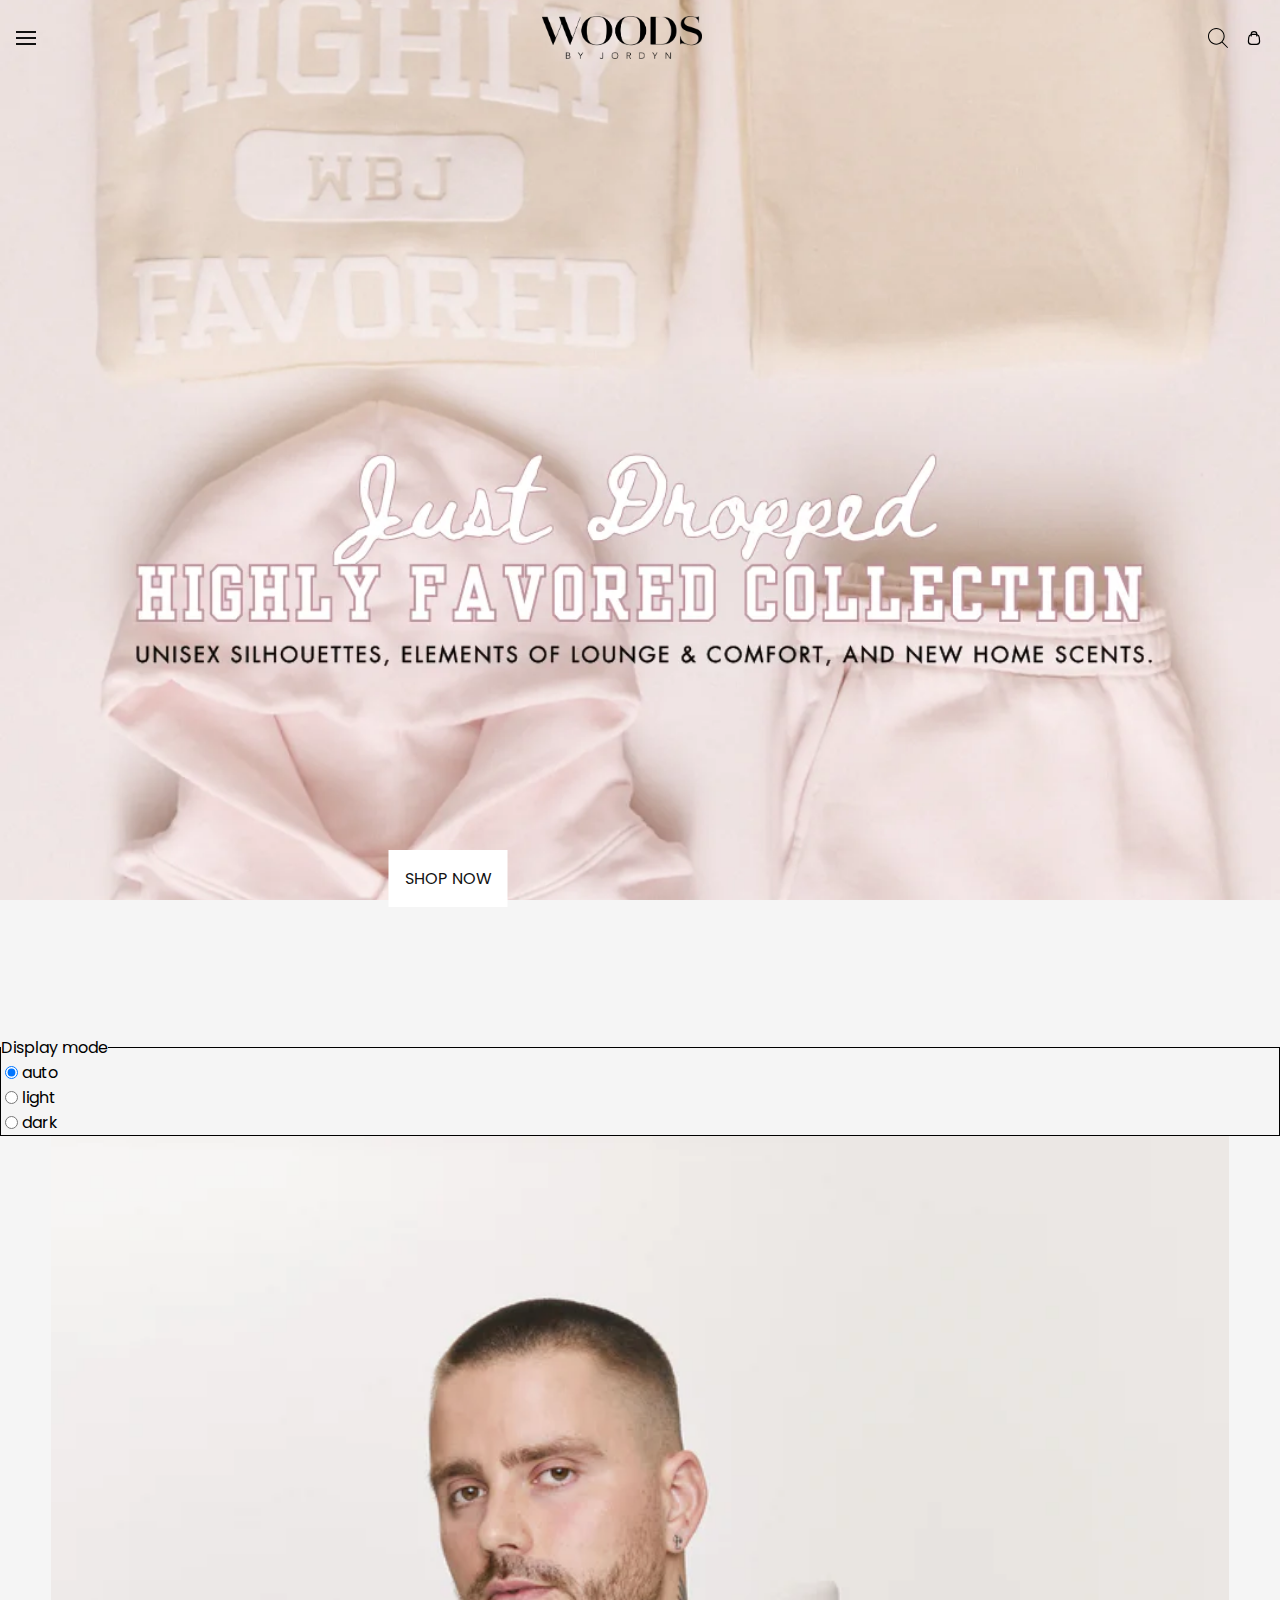
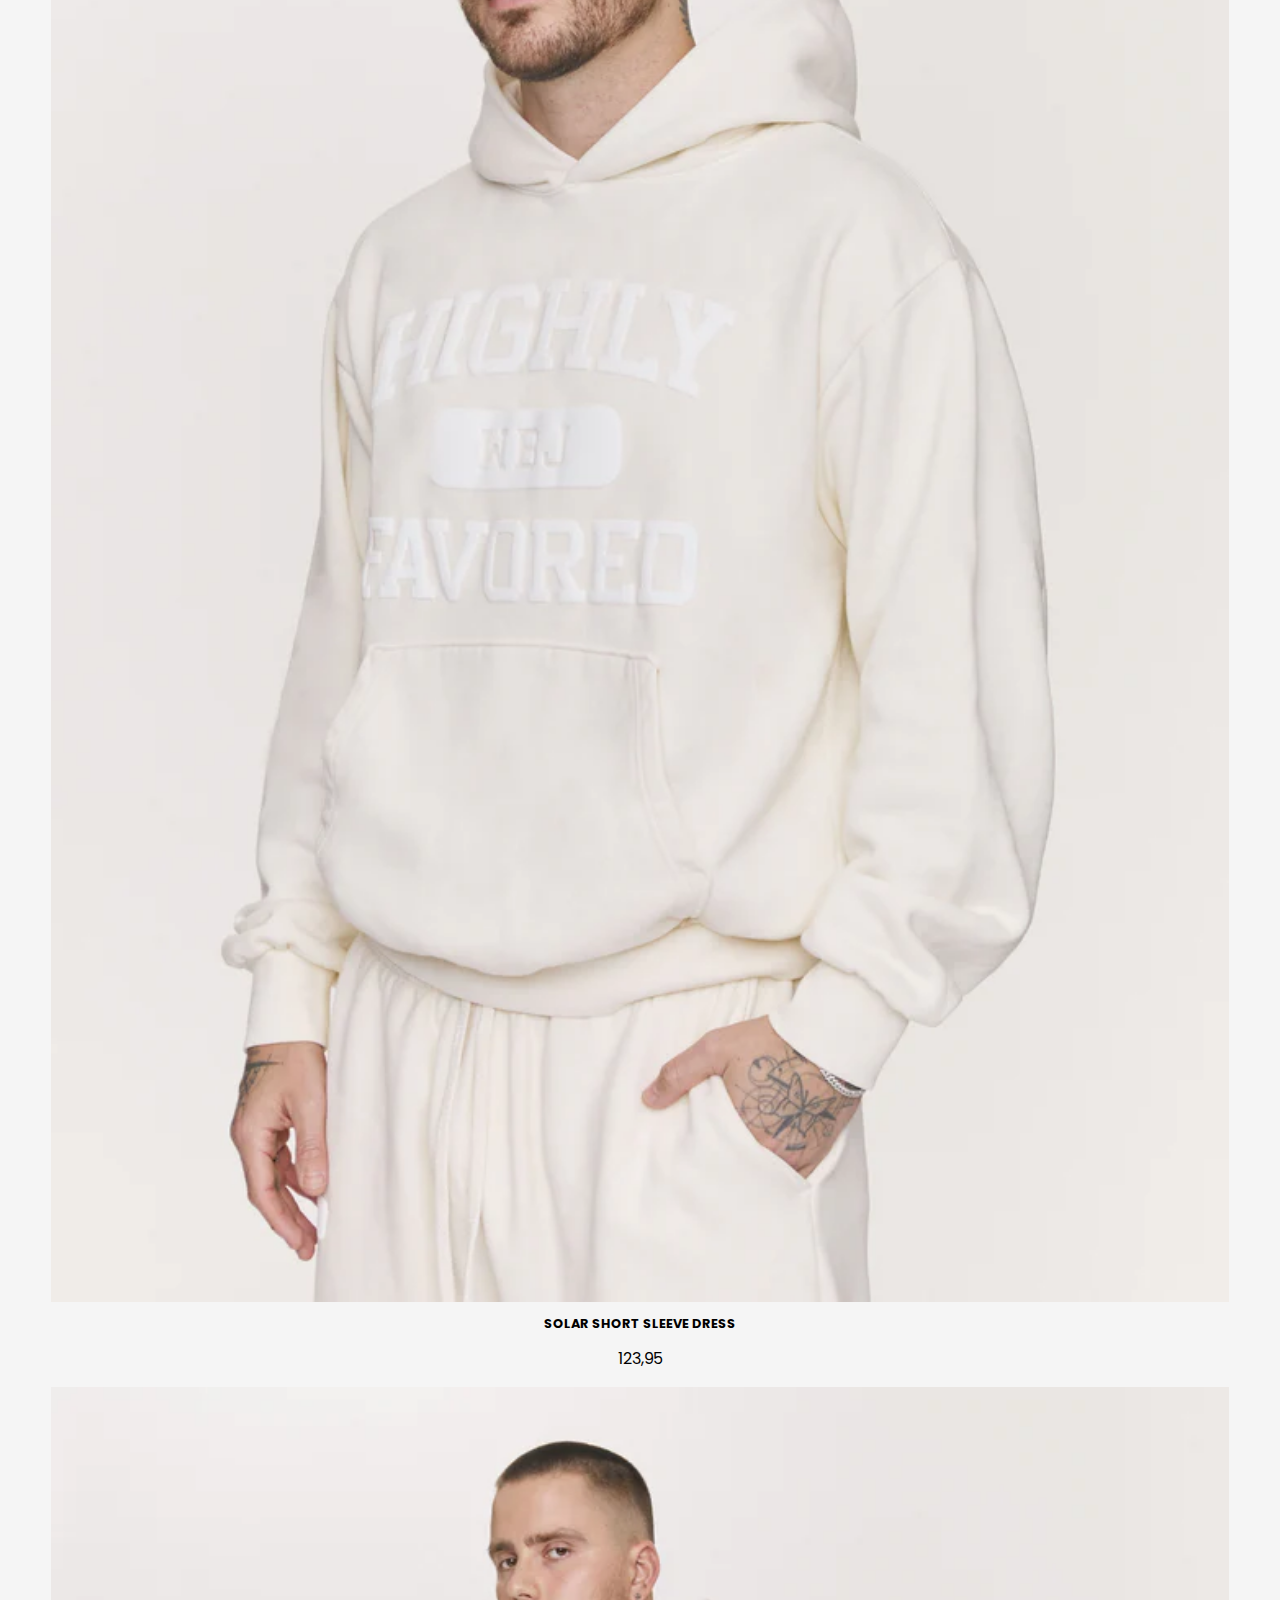
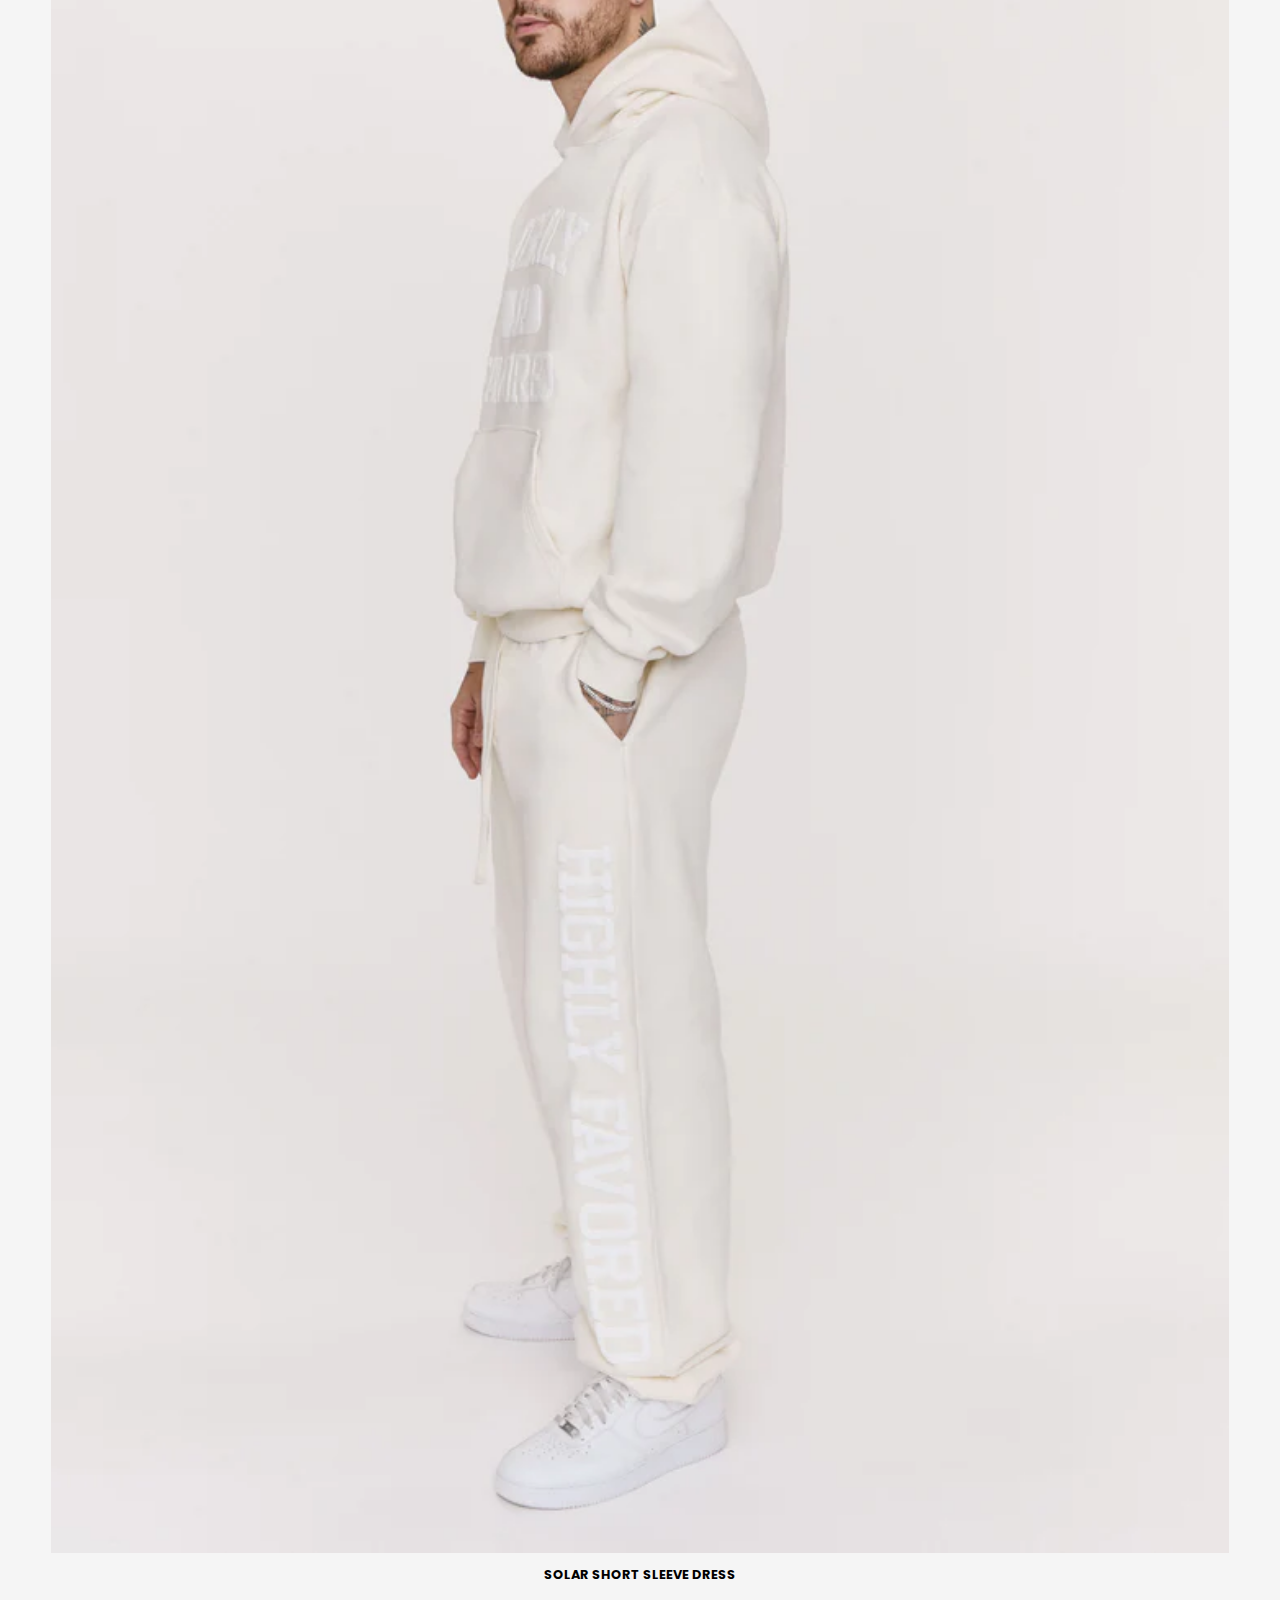
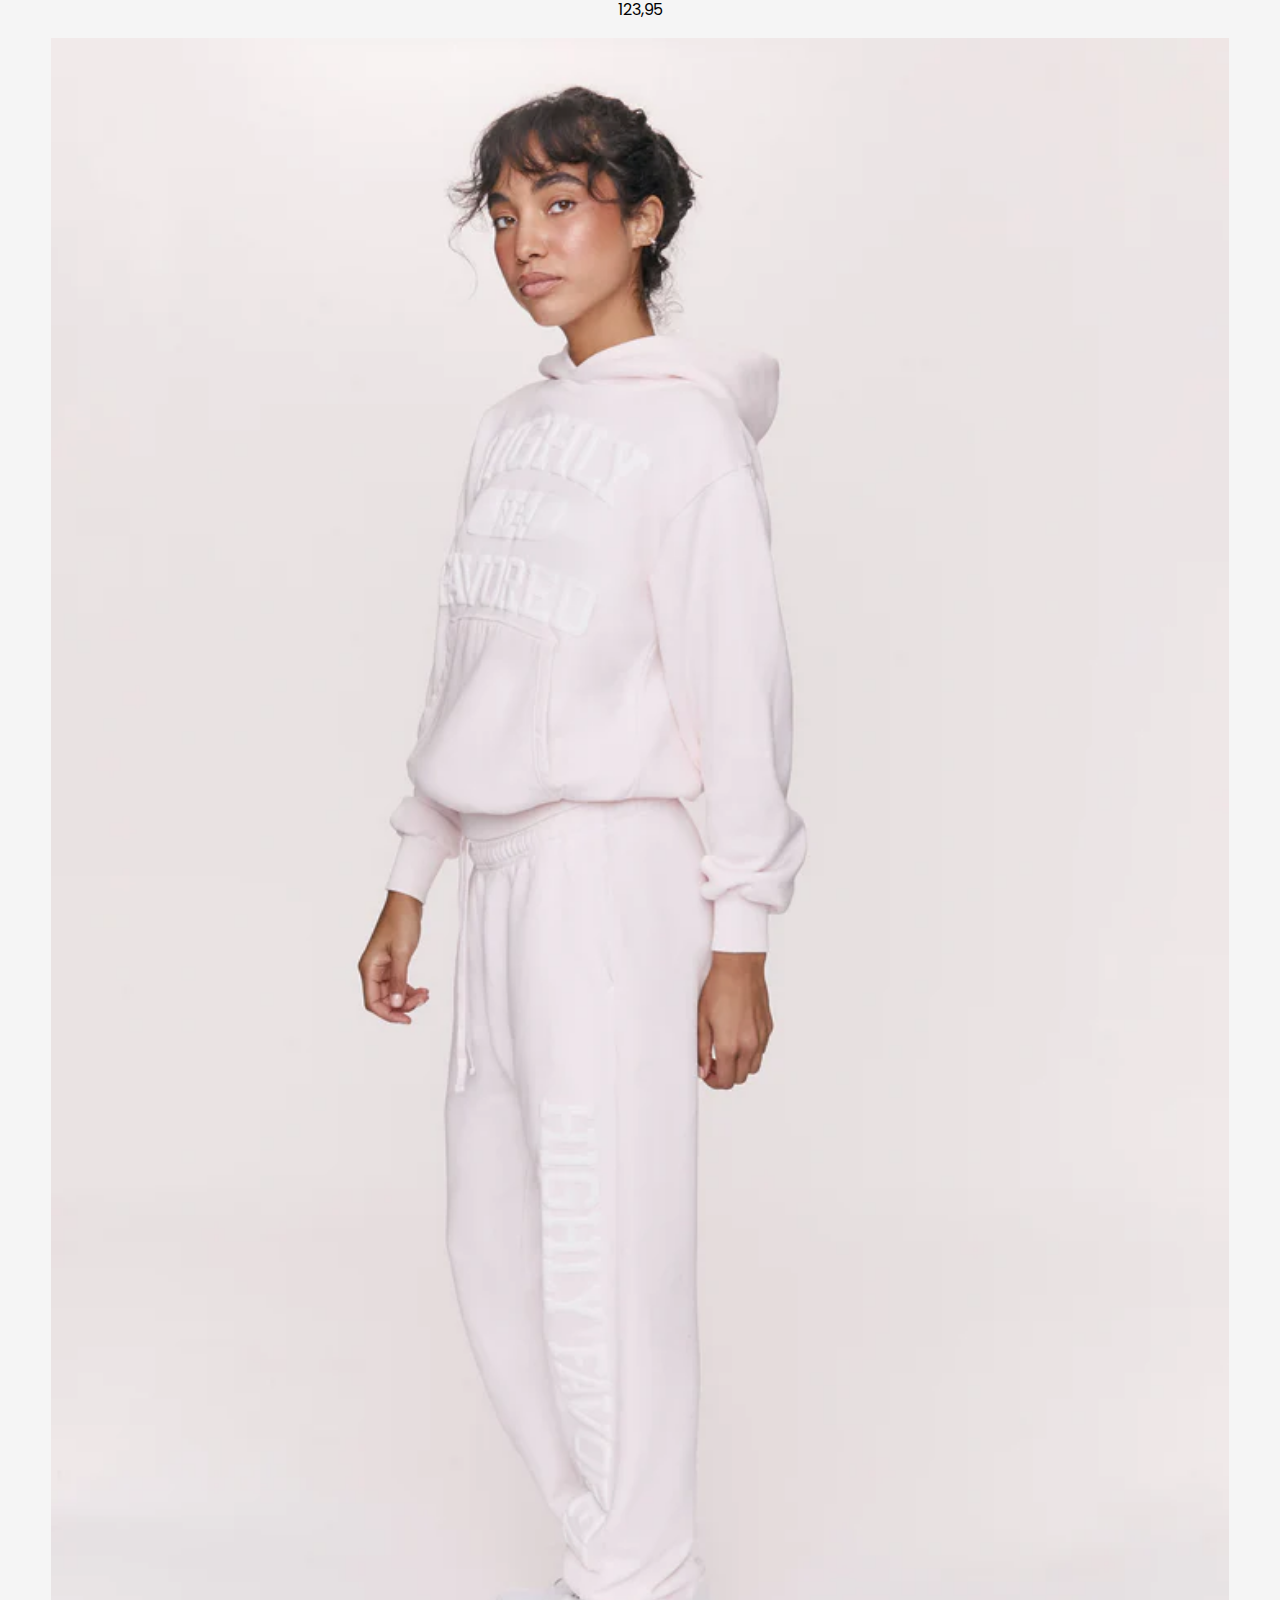
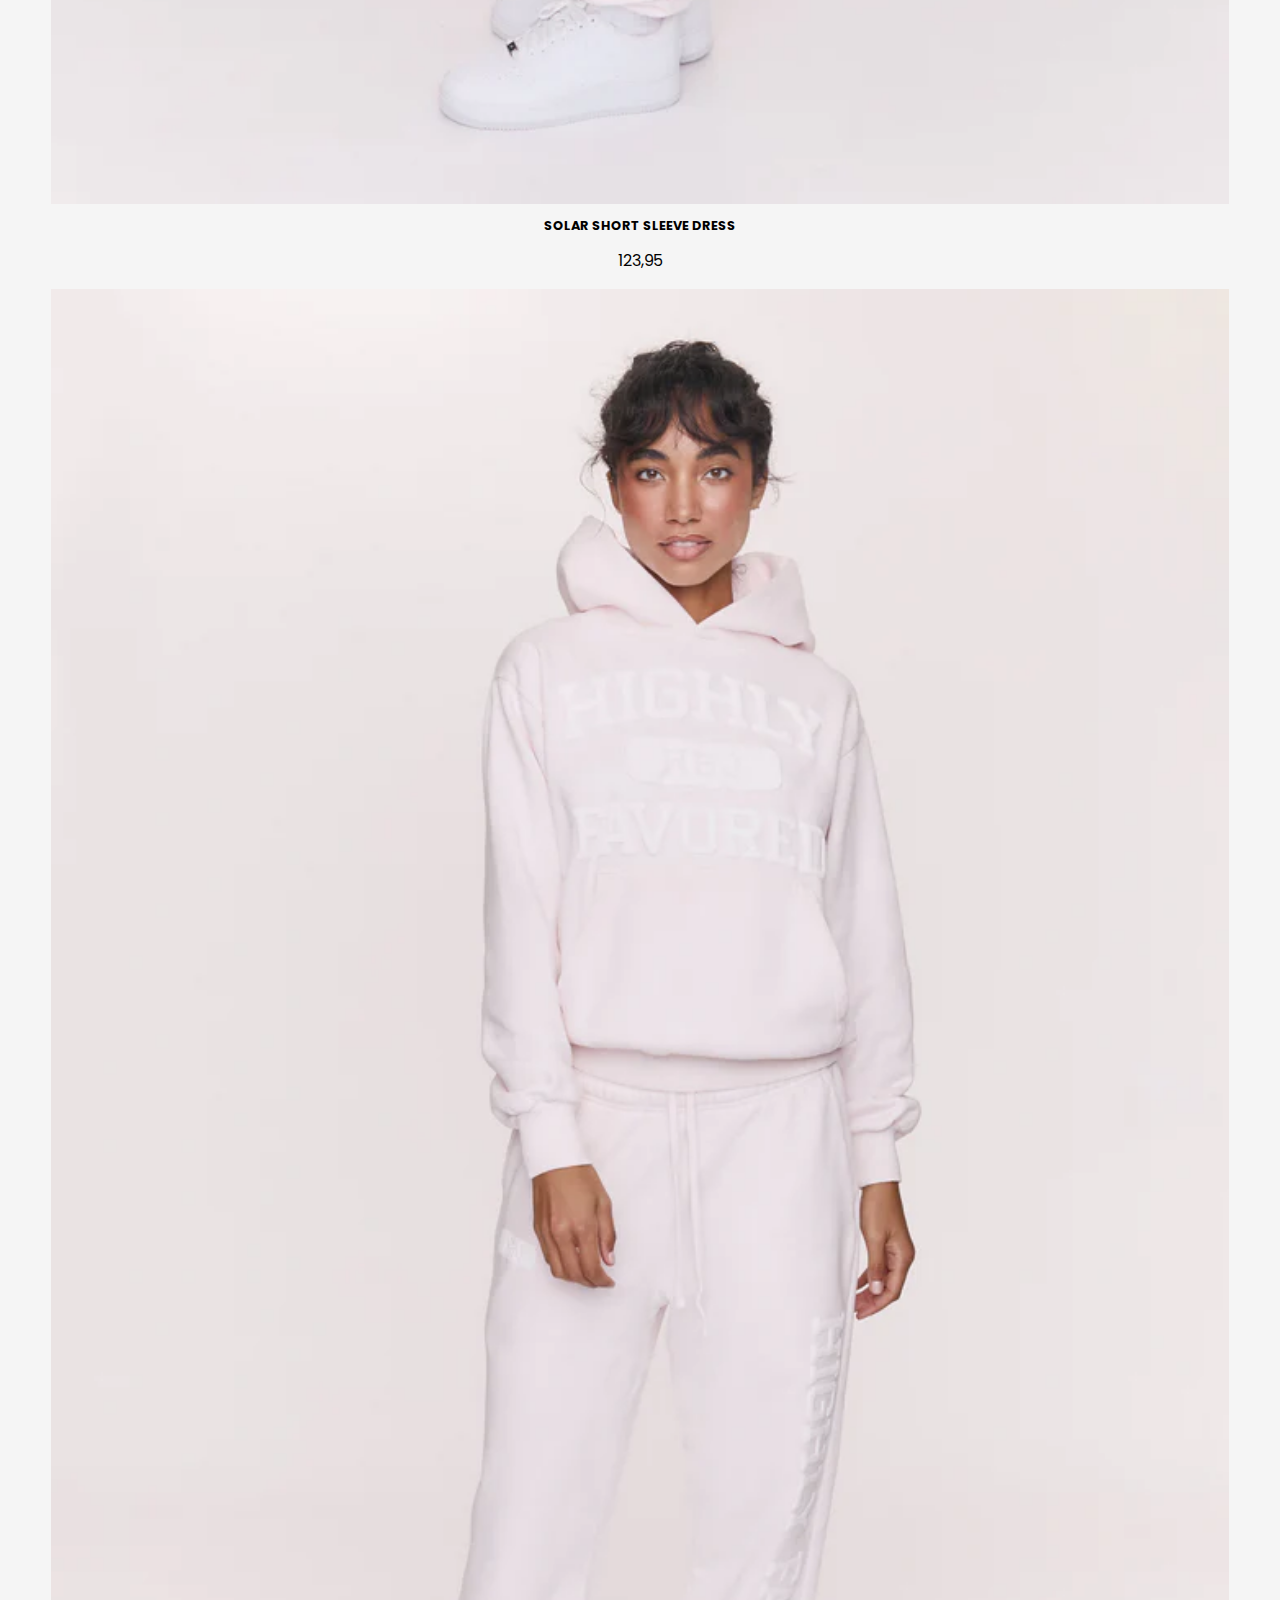
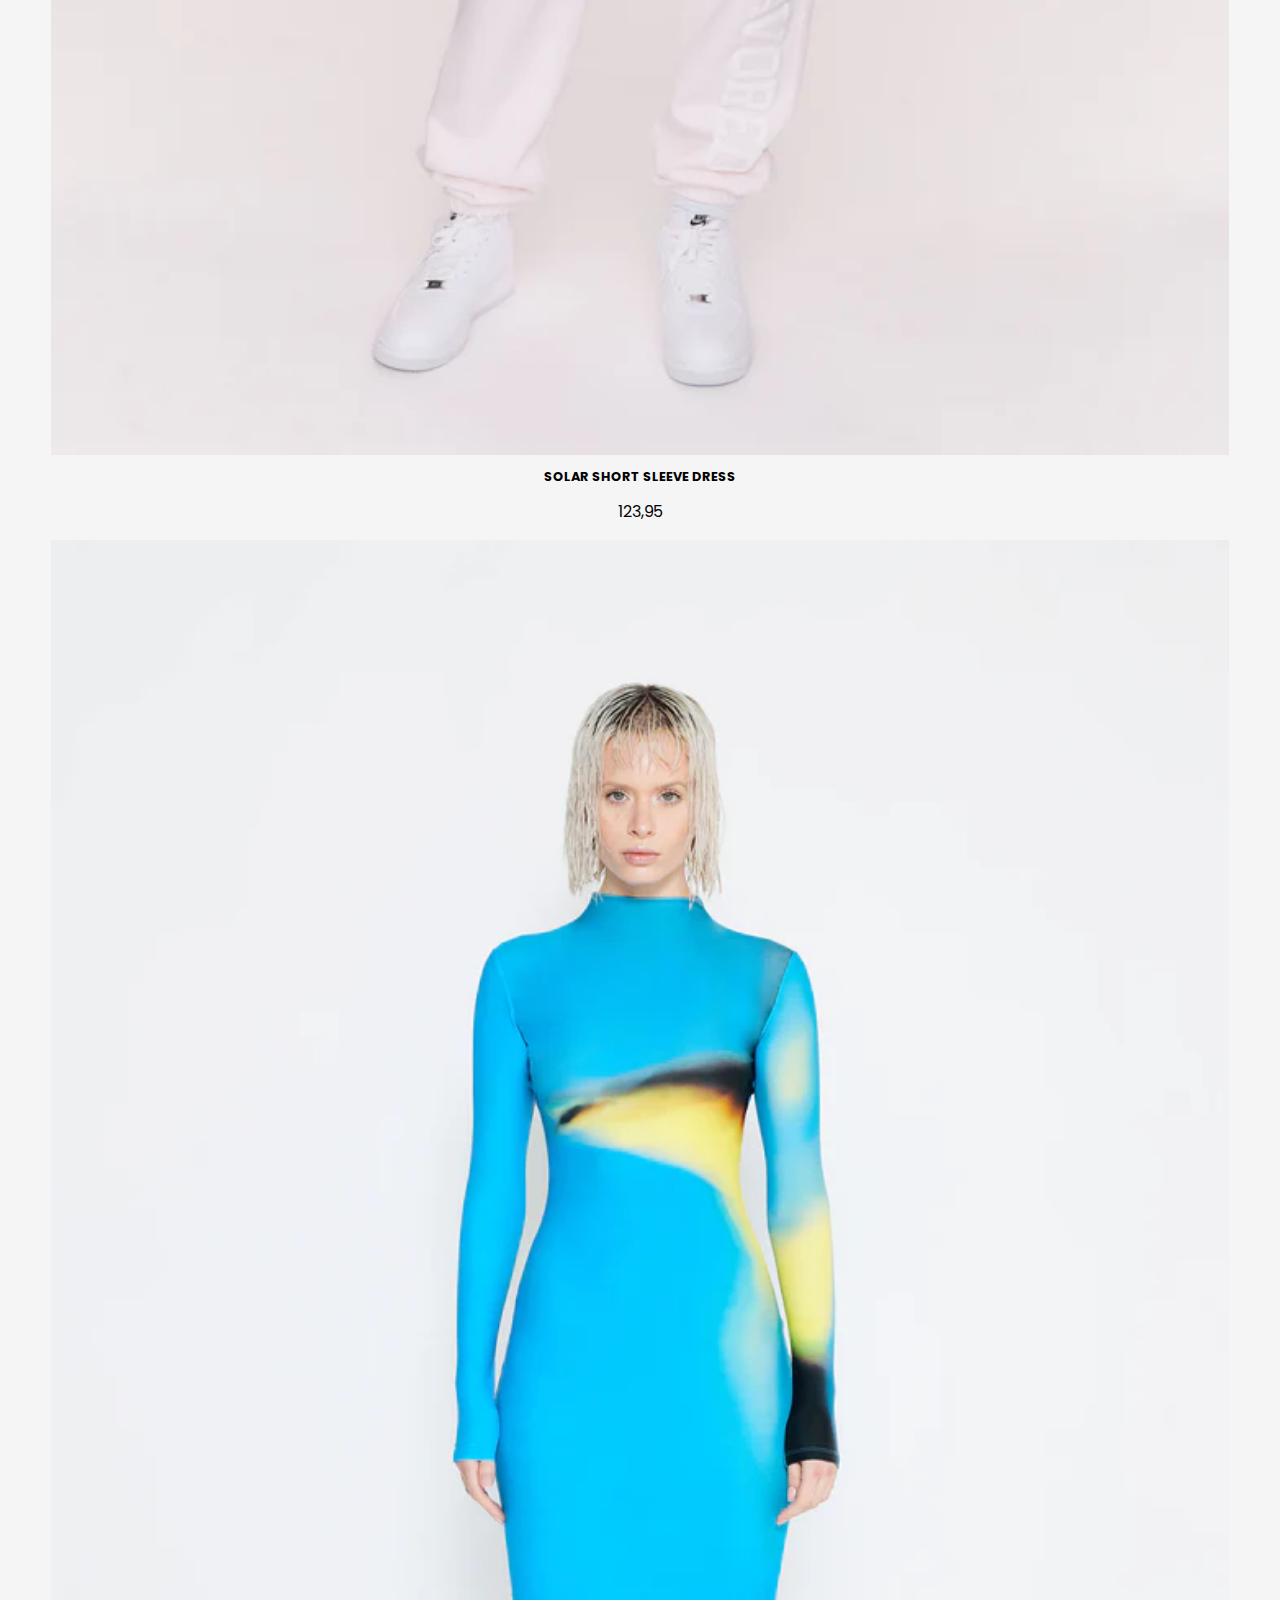
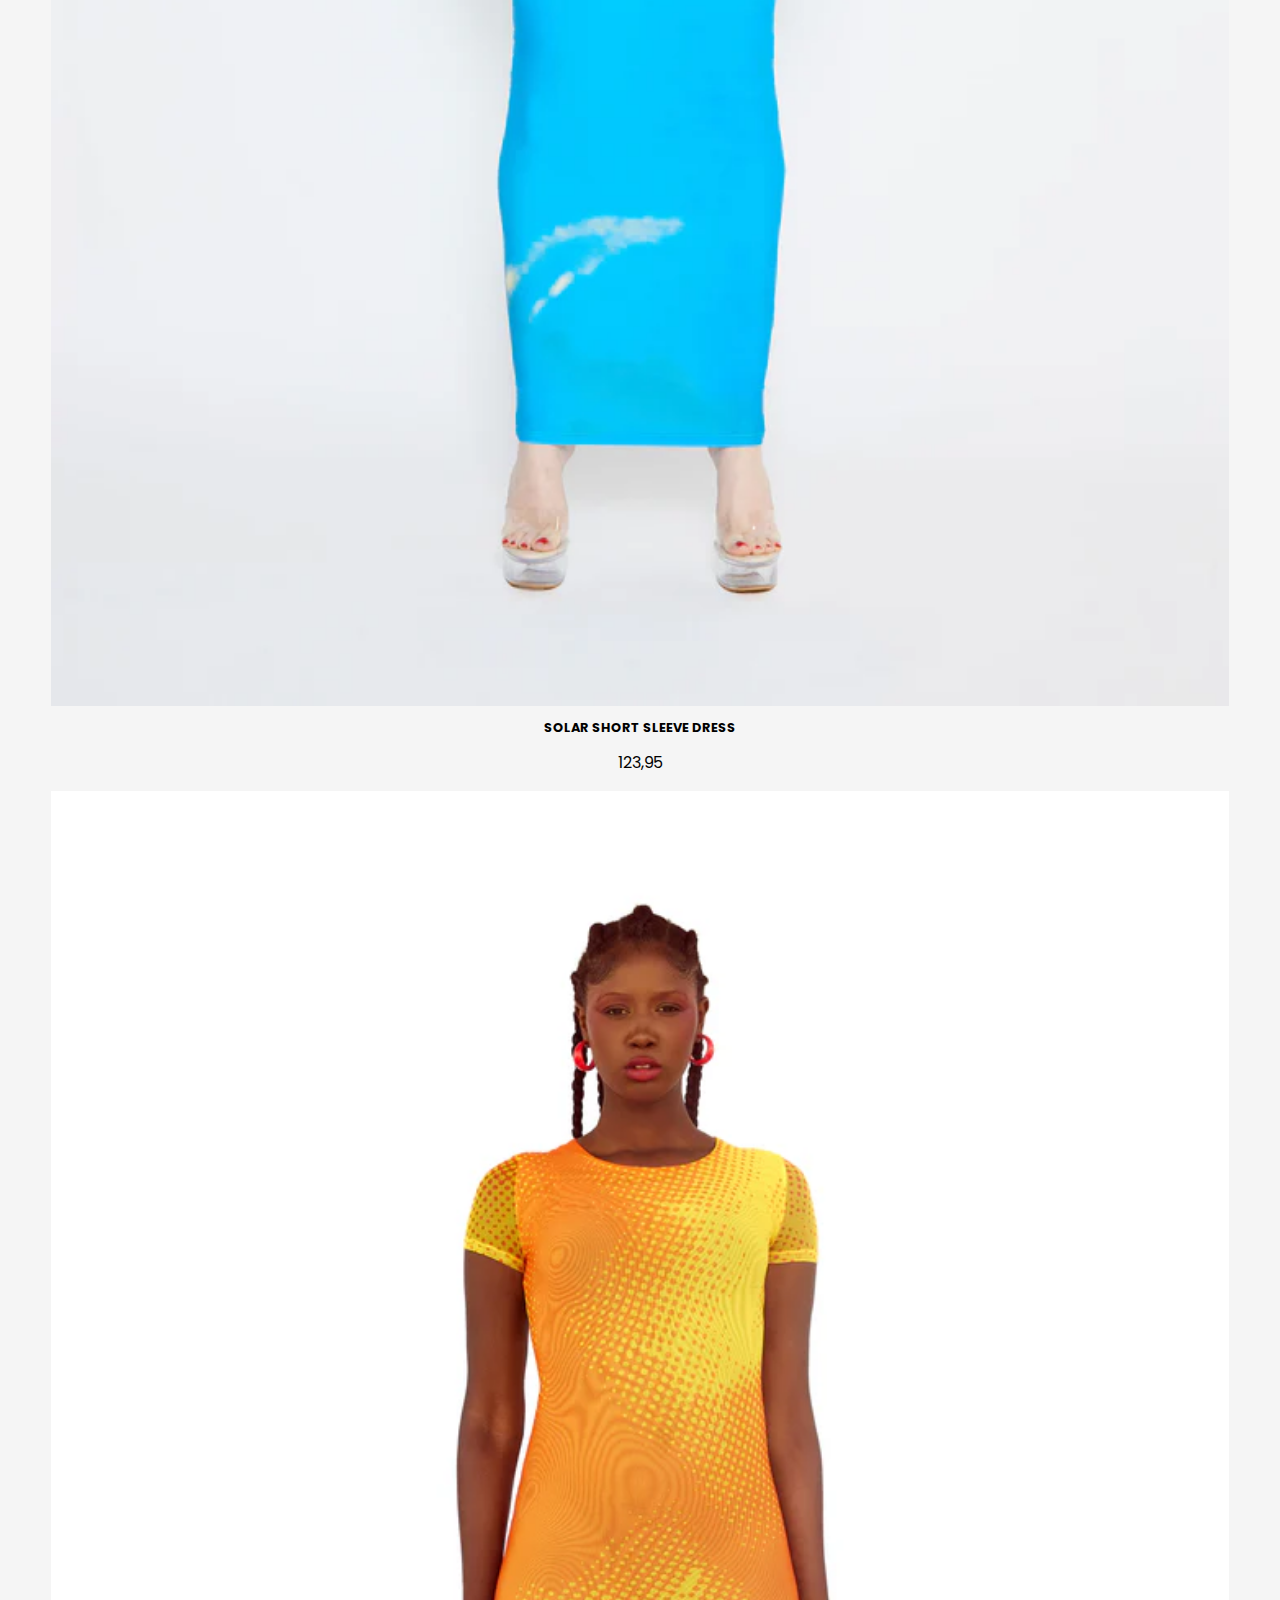
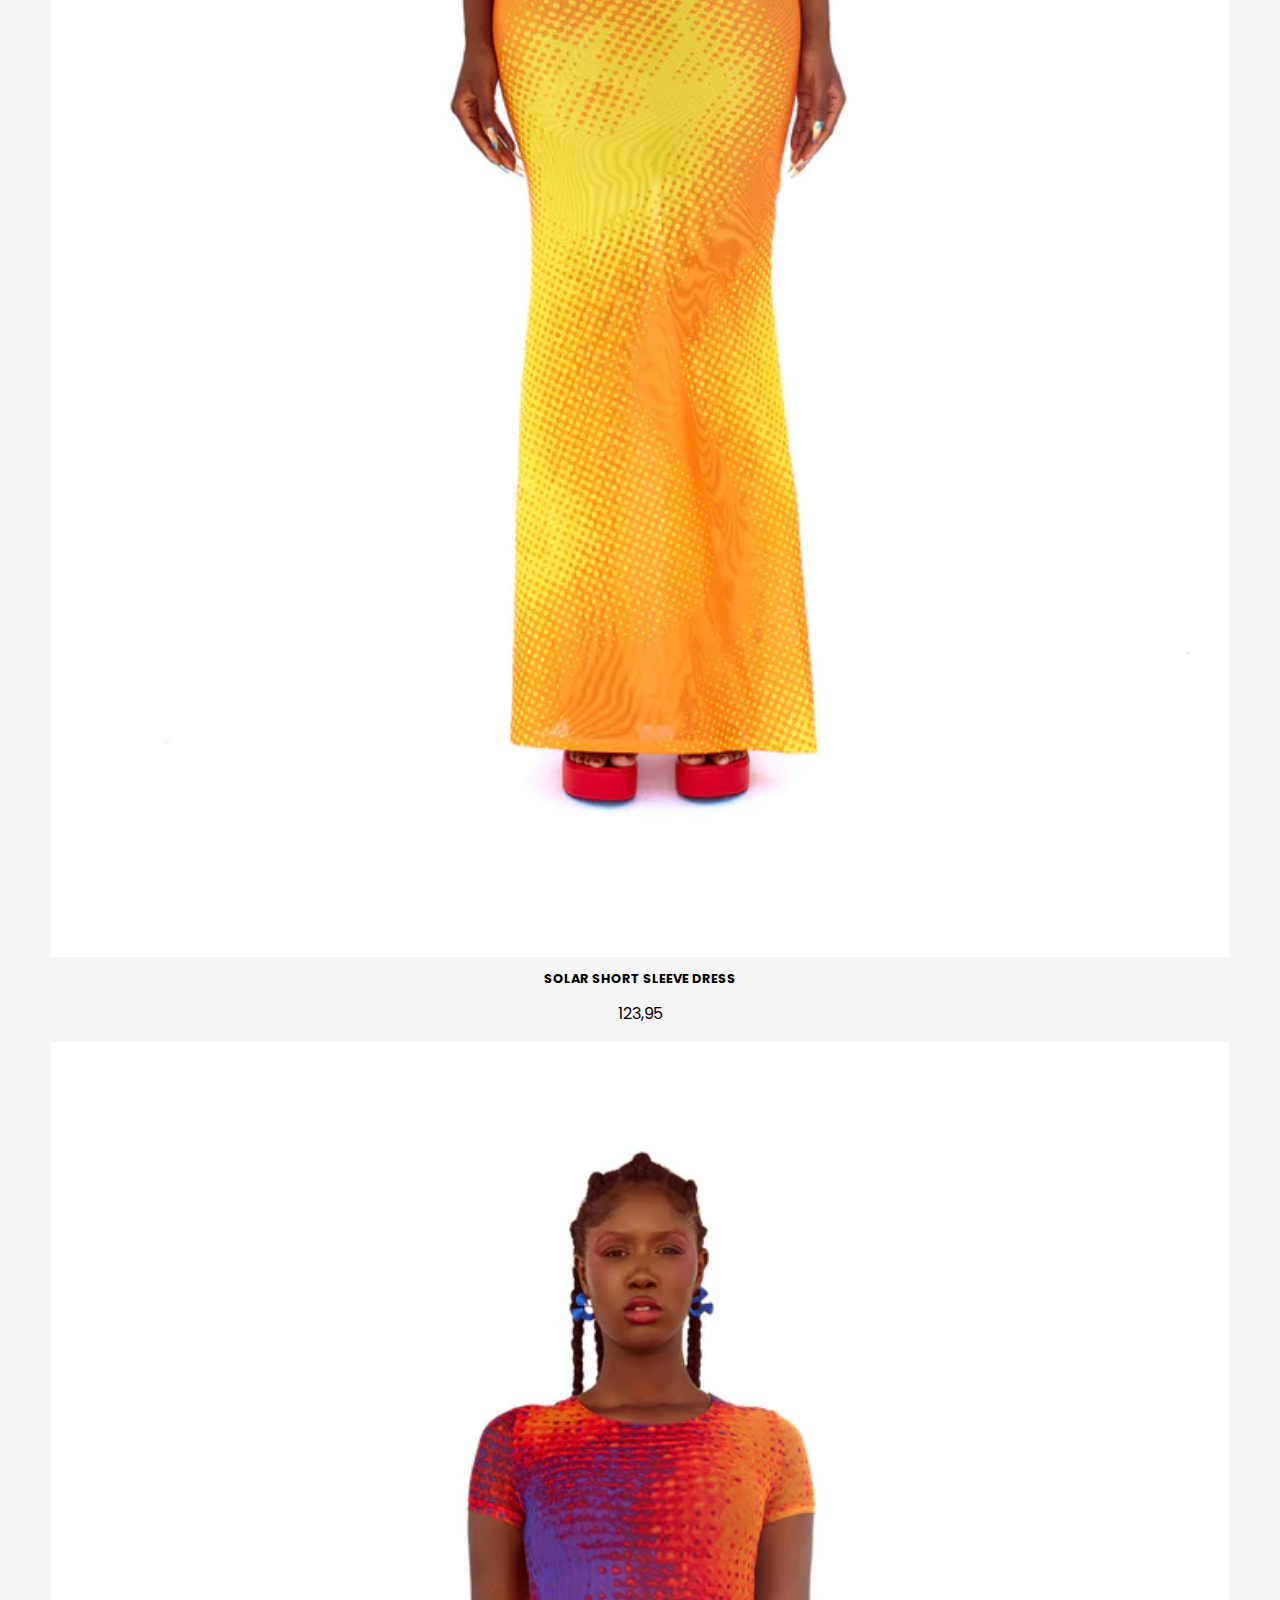
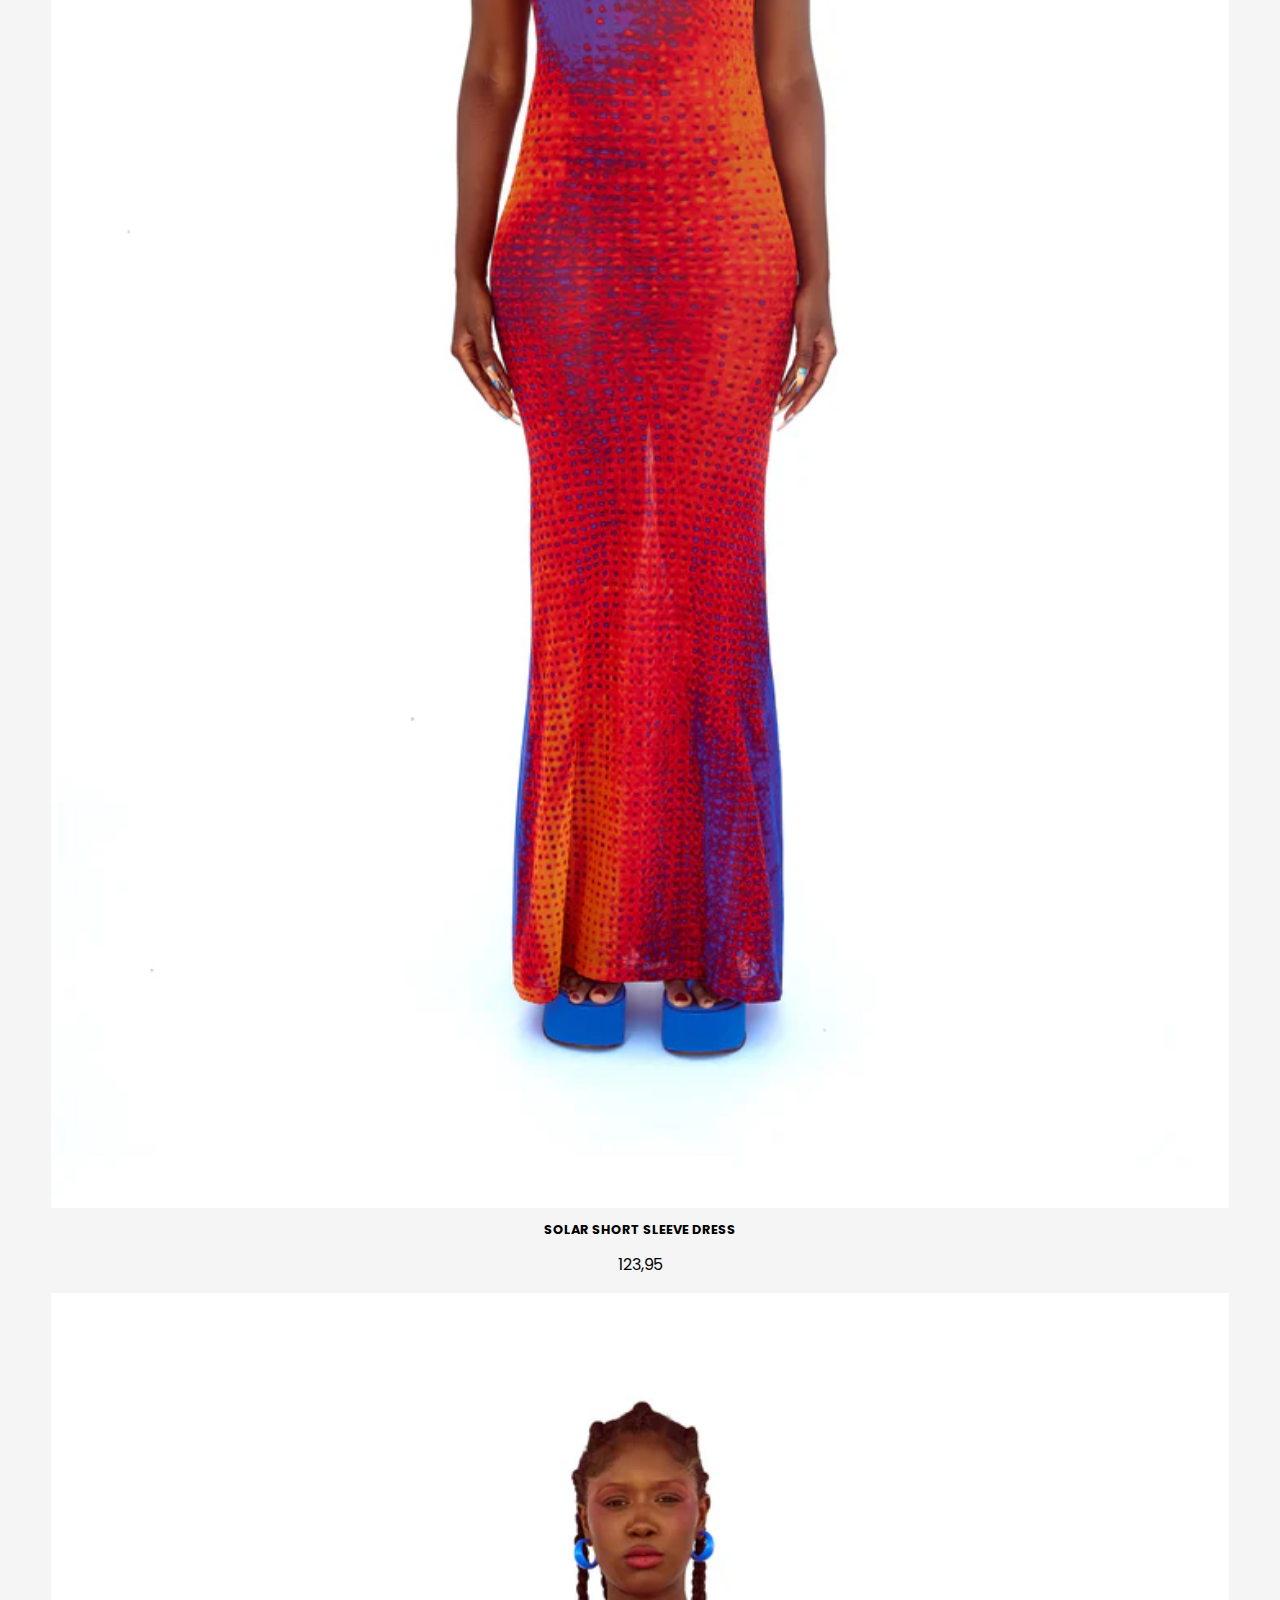
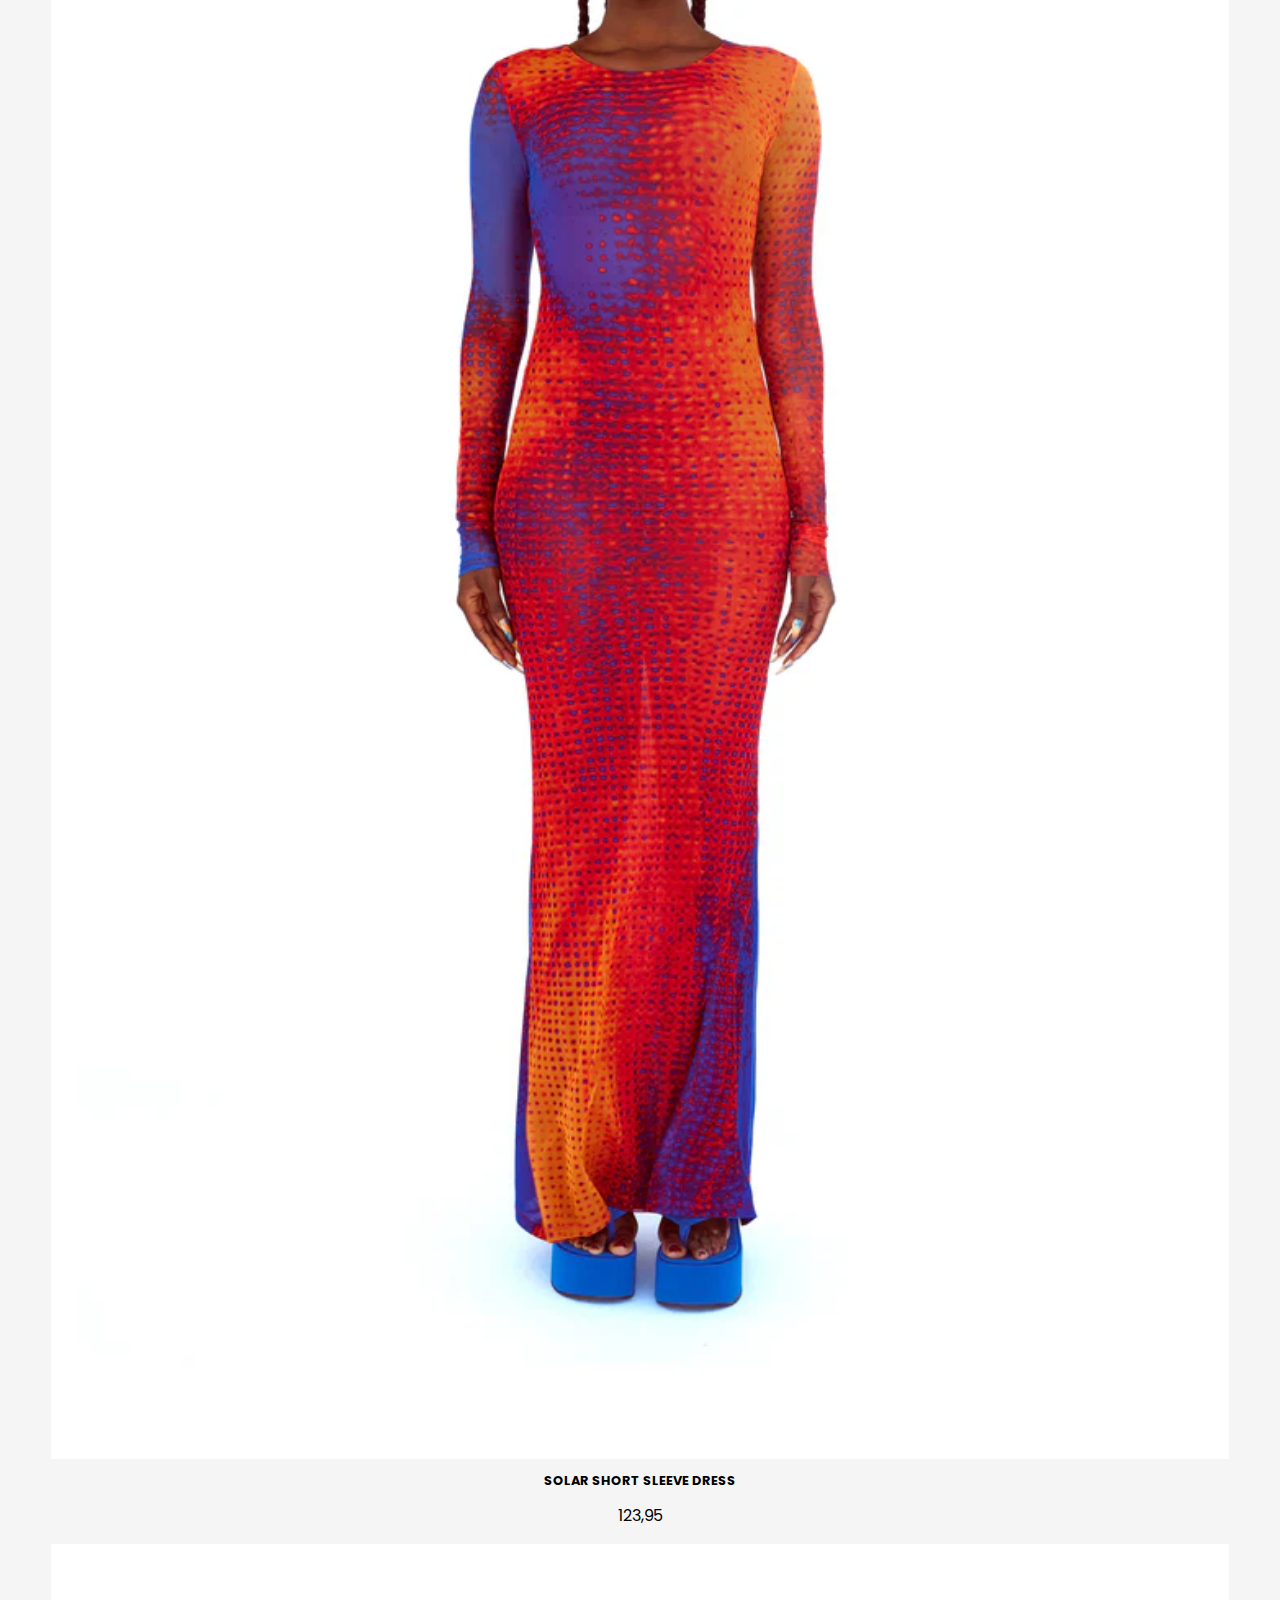
==== commit 07880021: "innit" ====
--- a/index.html
+++ b/index.html
@@ -6,7 +6,7 @@
 	<meta name="author" content="jouw naam">
 	<meta name="viewport" content="width=device-width, initial-scale=1">
 	
-	<title>Howdy FED2425</title>
+	<title>WOODS BY JORDYN</title>
 	
 	<link href="styles/style.css" rel="stylesheet">
 
@@ -70,19 +70,19 @@
 
 <section>
 	<form>
-	<fieldset>
-	<legend>Display mode</legend>
-		<label>
-		<input type="radio" name="theme" value="auto" checked> auto
-		</label>
-		<label>
-			<input type="radio" name="theme" value="light"> light
-		</label>
-		<label>
-			<input type="radio" name="theme" value="dark"> dark
-		</label>
-	</fieldset>
-</form>
+		<fieldset>
+			<legend>Display mode</legend>
+				<label>
+					<input type="radio" name="theme" value="auto" checked> auto
+				</label>
+				<label>
+					<input type="radio" name="theme" value="light"> light
+				</label>
+				<label>
+					<input type="radio" name="theme" value="dark"> dark
+				</label>
+		</fieldset>
+	</form>
 
 	<ul>
 		<li>
@@ -186,29 +186,29 @@
 	<section>
 		<h3>join</h3>
 		<p>Be the first to know about new collections and exclusive offers.</p>
-		<input placeholder="E-mail" type="email" name="email" id="email-id">
+		<input placeholder="E-mail" type="email" name="email">
 	</section>
 
 	<section>
 		<h3>Our story</h3>
-		<ul>
-			<li><a href="#">About</a></li>
-			<li><a href="#">Story</a></li>
-			<li><a href="#">Contact</a></li>
-			<li><a href="#">Size chart</a></li>
-		</ul>
+			<ul>
+				<li><a href="#">About</a></li>
+				<li><a href="#">Story</a></li>
+				<li><a href="#">Contact</a></li>
+				<li><a href="#">Size chart</a></li>
+			</ul>
 	</section>
 	
 	<section>
 		<h3>Support</h3>
-		<ul>
-			<li><a href="#">Shipping</a></li>
-			<li><a href="#">Privacy policy</a></li>
-			<li><a href="#">Retrun policy</a></li>
-			<li><a href="#">Terms of service</a></li>
-			<li><a href="#">Accessibility</a></li>
-			<li><a href="#">Do not sell information</a></li>
-		</ul>
+			<ul>
+				<li><a href="#">Shipping</a></li>
+				<li><a href="#">Privacy policy</a></li>
+				<li><a href="#">Retrun policy</a></li>
+				<li><a href="#">Terms of service</a></li>
+				<li><a href="#">Accessibility</a></li>
+				<li><a href="#">Do not sell information</a></li>
+			</ul>
 	</section>
 
 	<section>
--- a/styles/style.css
+++ b/styles/style.css
@@ -18,7 +18,7 @@
 	  --spacing-medium: 1rem;
 	  --spacing-large: 2rem;
 	  color-scheme:light dark;
-	  --bg-root1:light-dark('Pink', 'green');
+	  /* --bg-root1:light-dark('Pink', 'green'); */
   
   
 	  --accent-color:var(--color-theme);
@@ -69,7 +69,7 @@
   
   
   header.active {
-	  background-color: whitesmoke;
+	  background-color: var(--color-secondary);
   }
   
   
@@ -106,7 +106,7 @@
   
   header nav button span {
 	  display: block;
-	  background-color: #111;
+	  background-color: var(--color-primary);
 	  height: 10%;
 	  width: 100%;
   
@@ -165,9 +165,9 @@
 	  left: 35%;    
 	  transform: translateX(-50%); 
 	  text-decoration: none;
-	  background-color: white;
-	  color: black;
-	  padding: 1rem;
+	  background-color: var(--color-light);
+	  color: var(--color-dark);
+	  padding: var(--spacing-medium);
 	  font-size: 1em; 
 	  animation: floating 2s infinite alternate-reverse cubic-bezier(0.075, 0.82, 0.165, 1);
 	  transform-origin: center center;
@@ -216,7 +216,7 @@
   section:nth-of-type(3) p {
 	  text-align: center;
 	  width: 100%;
-	  padding: 2rem;
+	  padding: var(--spacing-large);
 	  line-height: 2rem;
 	  font-size: .9rem;
   }
@@ -233,9 +233,9 @@
   
   section:nth-of-type(3) button {
 	  background-color: lightpink;
-	  border-radius: 1em;
-	  margin: 1em;
-	  padding: .5em;
+	  border-radius: var(--spacing-medium);
+	  margin: var(--spacing-medium);
+	  padding: var(--spacing-small);
   }
   
   
@@ -264,7 +264,7 @@
 	  padding: var(--spacing-medium);
 	  height: 100%;
 	  width: 100%;
-	  background-color: whitesmoke;
+	  background-color: var(--color-secondary);
 	  z-index: 10;
 	  translate: -101% 0em;
 	  transition: transform 0.2s ease-in-out;;
@@ -301,11 +301,11 @@
 	  footer ul {
 		  display: flex;
 		  flex-direction: column;
-		  gap: 1.5rem;
+		  gap: var(--spacing-medium);
 	  }
 	  
 	  footer section {
-		  padding: 2rem;
+		  padding: var(--spacing-large);
 	  }
 	  
 	  footer ul li {
@@ -314,7 +314,7 @@
 	  
 	  footer section:nth-of-type(1){
 		  background-color: var(--color-theme);
-		  color: white;
+		  color: var(--color-light);
 		  display: flex;
 		  height: 16rem;
 		  flex-direction: column;
@@ -330,7 +330,7 @@
 	  footer section:nth-of-type(1) input {
 		  background-color: var(--color-theme);
 		  border: solid var(--bg-root1) .1em;
-		  margin: 1rem 0;
+		  margin: var(--spacing-medium) 0;
 		  padding: var(--spacing-medium);
 		  text-transform: uppercase;
 		  width: 100%;
@@ -338,7 +338,7 @@
 	  }
 	  
 	  footer section:nth-of-type(1) input::placeholder {
-		  color: white;
+		  color: var(--color-light);
 	  }
 	  
 	  footer ul li:nth-of-type(1){
@@ -353,12 +353,12 @@
   @keyframes floating {
 	  from {
 		  transform: scale(1);
-		  background-color: white;
-		  color: black;
+		  background-color: var(--color-light);
+		  color: var(--color-dark);
 	  }
 	  to {
 		  transform: scale(1.2);
-		  background-color: #111;
-		  color: white;
+		  background-color: var(--color-primary);
+		  color: var(--color-light);
 	  }
 	  }